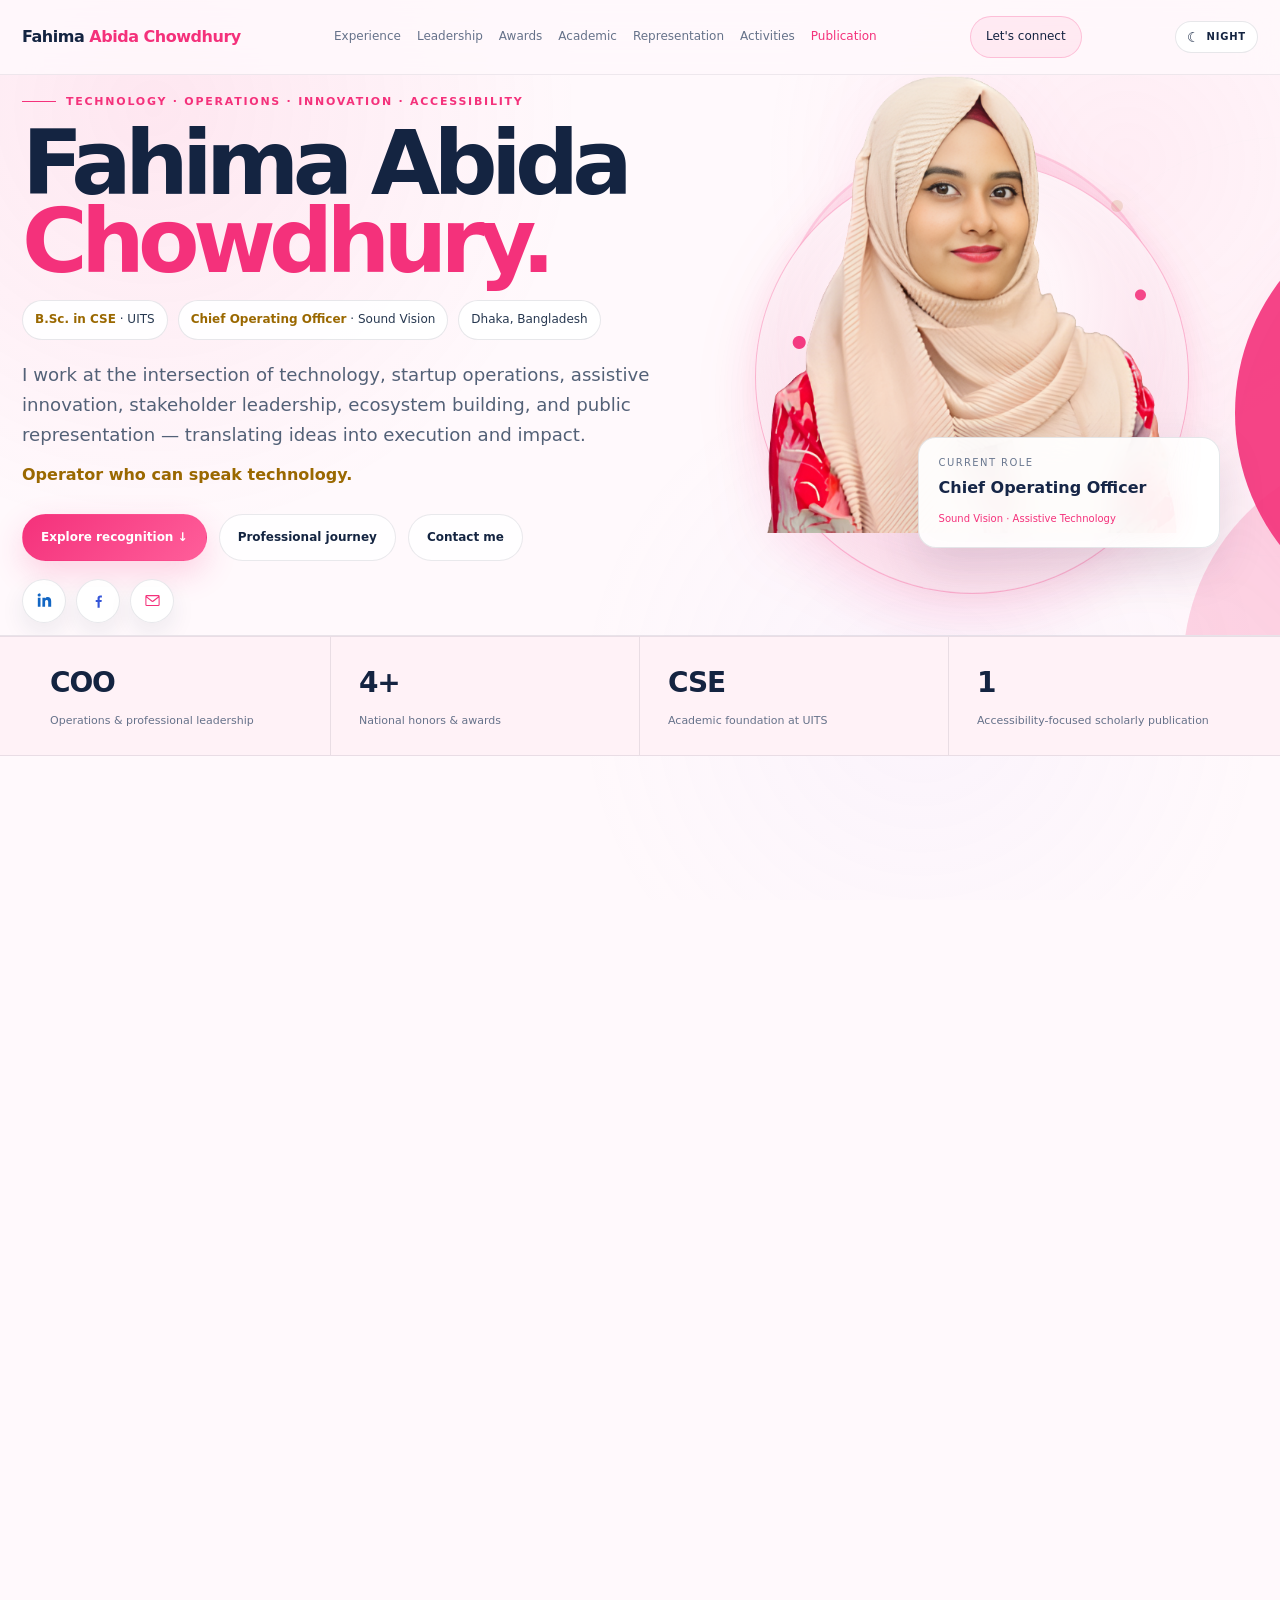
==== index.html @ 1ffcec5e "Add files via upload" ====
<!DOCTYPE html>

<html lang="en">
<head>
<meta charset="utf-8"/>
<meta content="width=device-width,initial-scale=1,viewport-fit=cover" name="viewport"/>
<meta content="#06110f" name="theme-color"/>
<meta name="color-scheme" content="dark light"/>
<title>Fahima Abida Chowdhury — Portfolio | COO · CSE · Innovation &amp; Accessibility</title>
<meta content="Fahima Abida Chowdhury — B.Sc. in CSE at UITS, Chief Operating Officer at Sound Vision; portfolio covering leadership, innovation awards, academic distinctions, startup programs, high-level representation, certificates and accessibility research." name="description"/>
<script>(function(){try{const saved=localStorage.getItem('fac-theme');const system=matchMedia('(prefers-color-scheme: light)').matches?'light':'dark';document.documentElement.dataset.theme=saved||system}catch(e){document.documentElement.dataset.theme='dark'}})();</script>
<link href="styles.css" rel="stylesheet"/></head>
<body>
<div class="progress" id="progress"></div>
<header class="site-header"><div class="container nav"><a class="brand" href="#top">Fahima <span>Abida Chowdhury</span></a><nav aria-label="Primary" class="navlinks"><a href="#experience">Experience</a><a href="#ventures">Leadership</a><a href="#awards">Awards</a><a href="#academic-awards">Academic</a><a href="#representation">Representation</a><a href="#ecosystem">Activities</a><a href="#publication">Publication</a></nav><a class="nav-cta" href="#contact">Let's connect</a><button aria-label="Switch between day and night mode" class="theme-toggle" id="themeToggle" title="Day / Night mode" type="button"><span aria-hidden="true" class="theme-icon">☀</span><span class="theme-label">Day</span></button><button aria-label="Open menu" class="menu" id="menu">☰</button></div><nav class="mobile-nav" id="mobileNav"><a href="#experience">Professional Experience</a><a href="#ventures">Leadership &amp; Teams</a><a href="#awards">Awards, Grants &amp; Recognition</a><a href="#academic-awards">Academic Awards &amp; Distinctions</a><a href="#representation">High-Level Representation</a><a href="#ecosystem">Startup Ecosystem &amp; Events</a><a href="#activities">Co-curricular Leadership</a><a href="#credentials">Certificates &amp; Professional Learning</a><a href="#beyond">Beyond Work</a><a href="#publication">Publication</a><a href="#contact">Contact</a></nav></header>
<main id="top">
<section class="hero"><div class="hero-orbit"></div><div class="container hero-grid"><div><div class="eyebrow">Technology · Operations · Innovation · Accessibility</div><h1>Fahima Abida <span class="accent">Chowdhury.</span></h1><div class="identity"><span><b>B.Sc. in CSE</b> · UITS</span><span><b>Chief Operating Officer</b> · Sound Vision</span><span>Dhaka, Bangladesh</span></div><p class="hero-intro">I work at the intersection of technology, startup operations, assistive innovation, stakeholder leadership, ecosystem building, and public representation — translating ideas into execution and impact.</p><div class="rotate-wrap"><div class="rotate-list"><div>Operator who can speak technology.</div><div>Builder who can lead people.</div><div>Representative who can tell the story.</div><div>Researcher focused on inclusive AI.</div></div></div><div class="actions"><a class="btn primary" href="#awards">Explore recognition ↓</a><a class="btn" href="#experience">Professional journey</a><a class="btn" href="#contact">Contact me</a></div>
<div aria-label="Social links" class="hero-social">
<a aria-label="LinkedIn" class="hero-social-link linkedin" href="https://linkedin.com/in/fahima-chowdhury" rel="noopener noreferrer" target="_blank">
<svg aria-hidden="true" viewbox="0 0 24 24"><path d="M6.94 8.5H3.56V20h3.38V8.5ZM5.25 3A2 2 0 1 0 5.3 7a2 2 0 0 0-.05-4ZM20.44 12.73c0-3.47-1.85-5.08-4.32-5.08a3.74 3.74 0 0 0-3.37 1.85V8.5H9.37c.04.66 0 11.5 0 11.5h3.38v-6.42c0-.34.02-.68.12-.92.27-.68.88-1.38 1.91-1.38 1.35 0 1.89 1.03 1.89 2.54V20H20.44v-7.27Z" fill="currentColor"></path></svg>

</a>
<a aria-label="Facebook" class="hero-social-link facebook" href="https://www.facebook.com/elmi.chowdhury.58" rel="noopener noreferrer" target="_blank">
<svg aria-hidden="true" viewbox="0 0 24 24"><path d="M13.5 21v-7h2.3l.35-2.74H13.5V9.52c0-.79.22-1.33 1.36-1.33H16.3V5.74c-.25-.03-1.08-.1-2.06-.1-2.04 0-3.44 1.24-3.44 3.53v2.09H8.5V14h2.3v7h2.7Z" fill="currentColor"></path></svg>

</a>
<a aria-label="Email" class="hero-social-link email" href="mailto:hima64347@gmail.com">
<svg aria-hidden="true" viewbox="0 0 24 24"><path d="M3 6.75A1.75 1.75 0 0 1 4.75 5h14.5A1.75 1.75 0 0 1 21 6.75v10.5A1.75 1.75 0 0 1 19.25 19H4.75A1.75 1.75 0 0 1 3 17.25V6.75Zm1.79.2 6.66 5.15a.9.9 0 0 0 1.1 0l6.66-5.15a.25.25 0 0 0-.15-.45H4.94a.25.25 0 0 0-.15.45Zm14.71 1.66-5.9 4.56a2.4 2.4 0 0 1-3 0L4.7 8.61a.25.25 0 0 0-.4.2v8.19c0 .41.34.75.75.75h13.9c.41 0 .75-.34.75-.75V8.81a.25.25 0 0 0-.4-.2Z" fill="currentColor"></path></svg>

</a>
</div>
</div><div class="portrait-wrap"><span class="hero-petal petal-6"></span><span class="hero-petal petal-5"></span><span class="hero-petal petal-4"></span><span class="hero-petal petal-3"></span><span class="hero-petal petal-2"></span><span class="hero-petal petal-1"></span><div class="portrait"><img alt="Fahima Abida Chowdhury" decoding="async" loading="eager" src="assets/image-01-c9eea8b1b652.png"/ width="539" height="601" fetchpriority="high"></div><div class="float-card"><small>Current role</small><b>Chief Operating Officer</b><span>Sound Vision · Assistive Technology</span></div></div></div></section>
<div class="stats"><div class="container stats-grid"><div class="stat"><b>COO</b><span>Operations &amp; professional leadership</span></div><div class="stat"><b>4+</b><span>National honors &amp; awards</span></div><div class="stat"><b>CSE</b><span>Academic foundation at UITS</span></div><div class="stat"><b>1</b><span>Accessibility-focused scholarly publication</span></div></div></div>
<section><div class="container reveal"><div class="section-head"><div><div class="kicker">01 · Storyline</div><h2>A portfolio built as a journey.</h2></div><p>Rather than a long résumé page, the experience is organized around the roles I play: engineer, operator, team leader, award-winning innovator, ecosystem participant, representative, researcher, and person beyond work.</p></div><div class="journey"><article><small>01</small><b>Academic Foundation</b><span>B.Sc. CSE · UITS</span></article><article><small>02</small><b>Engineering</b><span>AI Lab Bangladesh</span></article><article><small>03</small><b>COO Leadership</b><span>Sound Vision</span></article><article><small>04</small><b>Recognition</b><span>Awards &amp; grants</span></article><article><small>05</small><b>Representation</b><span>National &amp; international</span></article><article><small>06</small><b>Research</b><span>Accessibility &amp; Agentic AI</span></article></div></div></section>
<section id="experience"><div class="container reveal"><div class="section-head"><div><div class="kicker">02 · Professional Journey</div><h2>From engineering practice to operating leadership.</h2></div><p>My career progression combines technical foundations with organizational execution, stakeholder management, partnerships, public representation, and team coordination.</p></div><div class="timeline"><article class="role"><div class="role-time">2025 — Present</div><div><div class="role-top"><div><div class="role-brand"><div class="logo"><img alt="Sound Vision logo" src="assets/image-02-fee9a30eb3b8.png"/ width="1196" height="171" loading="lazy" decoding="async" fetchpriority="low"></div><div><h3>Chief Operating Officer</h3><div class="org">Sound Vision</div></div></div></div></div><ul><li>Direct business operations, corporate governance, coordination, and strategic execution.</li><li>Manage relationships across government, ICT stakeholders, investors, NGOs, development partners, and the startup ecosystem.</li><li>Represent assistive-technology products at innovation exhibitions, startup programs, and official engagements.</li><li>Coordinate cross-functional teams around product, strategy, partnerships, and public-facing execution.</li></ul></div></article><article class="role"><div class="role-time">Jun 2025 — Jan 2026</div><div><div class="role-brand"><div class="logo"><img alt="AI Lab Bangladesh logo" src="assets/image-03-decb4e1de4af.png"/ width="1038" height="488" loading="lazy" decoding="async" fetchpriority="low"></div><div><h3>Assistant Engineer, Intern</h3><div class="org">AI Lab Bangladesh</div></div></div><ul><li>Collected, curated, and annotated structured computer-vision datasets for machine-learning applications.</li><li>Supported model testing, evaluation, and technical documentation with senior engineers.</li></ul></div></article></div>
<div class="subsection-head"><div class="program-label"><small>Workplace perspective</small><b>Operations, coordination &amp; execution</b></div></div>
<div aria-label="Workplace and team operations moments" class="moment-track workplace-grid"><article class="moment-card lightboxable"><img alt="Fahima Abida Chowdhury working in a professional office environment" loading="lazy" src="assets/image-04-a70cb6a974e5.jpg"/ width="1700" height="1275" decoding="async" fetchpriority="low"><div class="moment-copy"><small>Operations in practice</small><h3>From planning to execution</h3><p>A candid workplace moment reflecting day-to-day coordination, documentation, communication and operational execution.</p></div></article><article class="moment-card lightboxable"><img alt="Professional workplace team setting at Sound Vision" loading="lazy" src="assets/image-05-1e2f262a0be7.jpg"/ width="4160" height="2340" decoding="async" fetchpriority="low"><div class="moment-copy"><small>TEAM OPERATIONS</small><h3>Collaboration in practice</h3><p>A workplace team moment reflecting coordination, shared responsibility, and collaborative execution within the startup environment.</p></div></article></div>
</div></section>
<section id="ventures"><div class="container reveal"><div class="section-head"><div><div class="kicker">03 · Leadership &amp; Teams</div><h2>Leadership is visible in the teams behind the work.</h2></div><p>My portfolio is not only about individual recognition. It also documents the teams, initiatives and collaborative environments where I contribute through operations, coordination, technology execution, research and communication.</p></div>
<div class="venture-grid team-grid team-classic">
<article class="venture lightboxable"><img alt="Sound Vision team group photograph" src="assets/image-06-0d88ba065675.jpg"/ width="1080" height="810" loading="lazy" decoding="async" fetchpriority="low"><div class="venture-copy"><small>Startup leadership · Primary team photo</small><h3>Team Sound Vision</h3><p>Working across assistive technology, startup operations, product execution, partnerships, stakeholder coordination and public representation.</p></div></article><article class="venture lightboxable"><img alt="Sound Vision team at an innovation program" src="assets/image-07-f7d799b2539e.jpg"/ width="1600" height="900" loading="lazy" decoding="async" fetchpriority="low"><div class="venture-copy"><small>Sound Vision · Field &amp; ecosystem</small><h3>Building beyond the office</h3><p>Team presence across competitions, innovation programs, public demonstrations and ecosystem engagement.</p></div></article><article class="venture lightboxable"><img alt="Team Monojog" src="assets/image-08-559febcf3be5.jpg"/ width="1200" height="1600" loading="lazy" decoding="async" fetchpriority="low"><div class="venture-copy"><small>Research &amp; product initiative</small><h3>Team Monojog</h3><p>Collaborative technology and research work, including accessibility-oriented problem solving and academic presentation.</p></div></article><article class="venture lightboxable"><img alt="Team ProjuktiPro" src="assets/image-09-a0fc7a798883.jpg"/ width="1280" height="960" loading="lazy" decoding="async" fetchpriority="low"><div class="venture-copy"><small>Technology community</small><h3>Team ProjuktiPro</h3><p>Building, learning and contributing within technology-focused communities through teamwork, events and practical initiatives.</p></div></article></div></div></section>
<section id="awards"><div class="container reveal"><div class="section-head"><div><div class="kicker">04 · Awards, Grants &amp; Recognition</div><h2>Recognition backed by evidence.</h2></div><p>A curated recognition record combining national innovation awards, entrepreneurship competitions, project showcases, startup grants and structured innovation programs — now supported by additional evidence from the Drive archive.</p></div><div class="award-shell"><div class="award-stage" id="awardStage"><div class="award-controls"><button aria-label="Previous award" class="circle-btn" id="awardPrev">‹</button><button aria-label="Next award" class="circle-btn" id="awardNext">›</button></div><article class="award-slide active"><div class="award-media lightboxable"><img alt="Best Innovator recognition" src="assets/image-10-507ed2dc7f28.jpg"/ width="1200" height="1600" loading="lazy" decoding="async" fetchpriority="low"></div><div class="award-caption"><small>National Recognition · 2026</small><h3>Best Innovator Award</h3><p>Digital Device &amp; Innovation Expo — recognition for innovation and technology-focused impact.</p></div></article><article class="award-slide"><div class="award-media lightboxable"><img alt="Hult Prize Competition 2026 champion moment at UITS" src="assets/image-11-24147b5c83ad.jpg"/ width="725" height="407" loading="lazy" decoding="async" fetchpriority="low"></div><div class="award-caption"><small>Entrepreneurship Competition · 2026</small><h3>Hult Prize Competition Champion</h3><p>Champion at the Hult Prize Competition 2026 at the University of Information Technology &amp; Sciences (UITS).</p></div></article><article class="award-slide"><div class="award-media lightboxable"><img alt="SISE runner-up recognition" src="assets/image-12-0db9935e3db7.jpg"/ width="960" height="1280" loading="lazy" decoding="async" fetchpriority="low"></div><div class="award-caption"><small>Project Showcase · 2026</small><h3>1st Runner-up at SISE</h3><p>Recognition for technology presentation and project showcase performance.</p></div></article><article class="award-slide"><div class="award-media lightboxable"><img alt="UIHP pre-seed recognition" src="assets/image-13-0655c51d9792.jpg"/ width="864" height="564" loading="lazy" decoding="async" fetchpriority="low"></div><div class="award-caption"><small>Startup Grant &amp; Innovation Program</small><h3>UIHP Pre-seed &amp; Seed Winner</h3><p>Recognition through the University Innovation Hub Program (UIHP), including pre-seed and seed-round milestones within Bangladesh’s startup ecosystem.</p></div></article><article class="award-slide"><div class="award-media lightboxable"><img alt="Accelerating Bangladesh Bootcamp recognition" src="assets/image-14-e381652bc4db.jpg"/ width="1600" height="900" loading="lazy" decoding="async" fetchpriority="low"></div><div class="award-caption"><small>Innovation Bootcamp</small><h3>Accelerating Bangladesh Bootcamp</h3><p>Participation and recognition at the Accelerating Bangladesh Bootcamp, documenting structured startup development and ecosystem exposure.</p></div></article></div><div class="award-list" id="awardTabs"><button class="award-tab active"><span>01</span><b>Best Innovator</b><em>DDI Expo · 2026</em></button><button class="award-tab"><span>02</span><b>Hult Prize Competition</b><em>UITS · Champion · 2026</em></button><button class="award-tab"><span>03</span><b>SISE Runner-up</b><em>2026</em></button><button class="award-tab"><span>04</span><b>UIHP Pre-seed &amp; Seed</b><em>Grant &amp; startup program</em></button><button class="award-tab"><span>05</span><b>Accelerating Bangladesh</b><em>Bootcamp · recognition</em></button></div></div><div class="program-label"><div><h3>Competition &amp; Program Highlights</h3></div><p>More photographs from the Drive archive are grouped by program, so each recognition has a visual story instead of a single isolated image.</p></div><div class="program-highlights">
<article class="program-card lightboxable" data-program-slider="">
<div class="program-media">
<div class="program-frame active"><img alt="Hult Prize Competition 2026 winning moment" src="assets/image-15-fd7313ca4344.jpg"/ width="725" height="407" loading="lazy" decoding="async" fetchpriority="low"></div>
<div class="program-frame"><img alt="Hult Prize UITS 2026 competition photograph" src="assets/image-16-c53e1852f981.jpg"/ width="1600" height="1600" loading="lazy" decoding="async" fetchpriority="low"></div>
</div>
<div class="program-copy"><small>Entrepreneurship · 2026</small><h3>Hult Prize Competition</h3><p>UITS on-campus competition champion. The gallery now includes multiple photographs from the Hult Prize Competition 2026.</p><div class="program-dots"></div></div>
</article>
<article class="program-card lightboxable" data-program-slider="">
<div class="program-media">
<div class="program-frame active"><img alt="UIHP pre-seed winner recognition" src="assets/image-17-274ddeac33bc.jpg"/ width="864" height="564" loading="lazy" decoding="async" fetchpriority="low"></div>
<div class="program-frame"><img alt="UIHP seed round winner recognition" src="assets/image-18-8c48b82ecb50.jpg"/ width="1599" height="1186" loading="lazy" decoding="async" fetchpriority="low"></div>
<div class="program-frame"><img alt="UIHP pre-seed grant recognition" src="assets/image-19-6dc41d5db541.jpg"/ width="960" height="1280" loading="lazy" decoding="async" fetchpriority="low"></div>
</div>
<div class="program-copy"><small>Startup funding &amp; incubation</small><h3>University Innovation Hub Program (UIHP)</h3><p>Pre-seed and seed-round milestones documented across multiple images, reflecting progression through Bangladesh’s university innovation and startup ecosystem.</p><div class="program-dots"></div></div>
</article>
<article class="program-card lightboxable" data-program-slider="">
<div class="program-media">
<div class="program-frame active"><img alt="Award receiving moment at Accelerating Bangladesh Bootcamp" src="assets/image-20-80540f1d463e.jpg"/ width="1800" height="1012" loading="lazy" decoding="async" fetchpriority="low"></div>
<div class="program-frame"><img alt="Accelerating Bangladesh Bootcamp activity" src="assets/image-21-34aecd72f6c6.jpg"/ width="1440" height="810" loading="lazy" decoding="async" fetchpriority="low"></div>
<div class="program-frame"><img alt="Accelerating Bangladesh Bootcamp program photograph" src="assets/image-22-da013f3681a7.jpg"/ width="1600" height="1226" loading="lazy" decoding="async" fetchpriority="low"></div>
</div>
<div class="program-copy"><small>Startup development program</small><h3>Accelerating Bangladesh Bootcamp</h3><p>Bootcamp participation, ecosystem learning and a recognition moment shown through a dedicated three-photo automatic slideshow.</p><div class="program-dots"></div></div>
</article>
</div></div></section><section id="academic-awards"><div class="container reveal"><div class="section-head"><div><div class="kicker">05 · Academic Awards &amp; Competition Distinctions</div><h2>Academic work that moved beyond the classroom.</h2><div class="auto-status">Automatic slideshow · full image view</div></div><p>Academic recognition includes scholarship achievement, university project distinctions, research presentation, competitive programming and innovation-focused competition results.</p></div><div class="academic-feature scholarship-feature lightboxable">
<div class="academic-feature-media"><img alt="The Ratnagarbha Tahmina Rahman Scholarship recognition" loading="lazy" src="assets/image-23-0aac8153e9e5.jpg"/ width="1080" height="820" decoding="async" fetchpriority="low"></div>
<div class="academic-feature-copy">
<small>Academic Scholarship</small>
<h3>The Ratnagarbha Tahmina Rahman Scholarship</h3>
<p>Recipient of the Ratnagarbha Tahmina Rahman Scholarship — a documented academic recognition that complements my university-based project, research and programming achievements.</p>
<div class="cert-tags"><span>Scholarship</span><span>Academic Recognition</span><span>UITS Journey</span></div>
</div>
</div><div class="academic-summary">
<article><b>Scholarship</b><span>Ratnagarbha Tahmina Rahman Scholarship</span></article>
<article><b>1st Runner-up</b><span>SISE 2026 · UITS</span></article>
<article><b>NEOBJUK</b><span>Project Competition Recognition · 2026</span></article>
<article><b>2022–2025</b><span>Competitive Programming Journey</span></article>
<article><b>Research</b><span>MONOJOG Poster Presentation · SISE</span></article>
<article><b>Honourable Mention</b><span>Innovation World Cup · Bangladesh Round</span></article>
</div>
<div class="academic-grid auto-track" data-auto-scroll="true">
<article class="academic-card lightboxable"><div class="academic-media"><img alt="NEOBJUK Award 2026 project competition certificate" src="assets/image-24-905e7a2e483f.jpg"/ width="1700" height="1251" loading="lazy" decoding="async" fetchpriority="low"></div><div class="academic-copy"><small>Project Competition · 2026</small><h3>NEOBJUK Award</h3><p>Recognition in the 2026 project competition, adding an academic and project-development distinction to the portfolio’s innovation record.</p><div class="meta"><span>Project Competition</span><span>Academic Recognition</span><span>2026</span></div></div></article>
<article class="academic-card lightboxable"><div class="academic-media"><img alt="First Runner-up at SISE 2026" src="assets/image-25-662ef29bab53.jpg"/ width="960" height="1280" loading="lazy" decoding="async" fetchpriority="low"></div><div class="academic-copy"><small>SISE · UITS · 2026</small><h3>1st Runner-up at SISE 2026</h3><p>Recognition for project and poster presentation performance at the Symposium on Information Science &amp; Engineering.</p><div class="meta"><span>1st Runner-up</span><span>Poster Presentation</span><span>UITS</span></div></div></article>
<article class="academic-card lightboxable"><div class="academic-media"><img alt="Honourable Mention at Innovation World Cup 2026 Bangladesh National Round" src="assets/image-26-349a240a26e7.jpg"/ width="1700" height="1214" loading="lazy" decoding="async" fetchpriority="low"></div><div class="academic-copy"><small>Innovation World Cup · 2026</small><h3>Honourable Mention</h3><p>Academic and innovation distinction at the Innovation World Cup 2026 — Bangladesh National Round.</p><div class="meta"><span>Honourable Mention</span><span>Innovation</span><span>National Round</span></div></div></article>
<article class="academic-card lightboxable"><div class="academic-media"><img alt="SISE Spring 2026 poster presentation certificate for MONOJOG Smart Queue Assistance" src="assets/image-27-3b5aff7555da.jpg"/ width="1699" height="1215" loading="lazy" decoding="async" fetchpriority="low"></div><div class="academic-copy"><small>Research Presentation · 2026</small><h3>MONOJOG: Smart Queue Assistance</h3><p>Poster presentation at SISE Spring 2026, documenting collaborative research and academic communication around the MONOJOG project.</p><div class="meta"><span>Poster</span><span>Research</span><span>Team Monojog</span></div></div></article>
</div>
<div class="subsection-head programming-head">
<div><small>Competitive Programming · 2022–2025</small><h3>A three-year programming-contest journey.</h3></div>
<p>The academic archive documents repeated participation in UITS programming competitions, from the Victory Day contest to Summer Fest and the 2025 team competition, supported by certificates across 2022, 2023 and 2025.</p>
</div>
<div aria-label="Competitive programming slideshow" class="programming-track auto-track" data-auto-scroll="true"><article class="moment-card lightboxable programming-card"><img alt="UITS Victory Day Programming Contest 2022 certificate" loading="lazy" src="assets/image-28-804a1a637486.jpg"/ width="1500" height="1082" decoding="async" fetchpriority="low"><div class="moment-copy"><small>Programming Contest · 2022</small><h3>UITS Victory Day Programming Contest</h3><p>Certificate of appreciation for participation in the UITS Victory Day Programming Contest, held on 19 December 2022.</p></div></article><article class="moment-card lightboxable programming-card"><img alt="Summer Fest 2023 Competitive Programming Contest certificate" loading="lazy" src="assets/image-29-224171b655b2.jpg"/ width="1500" height="1069" decoding="async" fetchpriority="low"><div class="moment-copy"><small>Competitive Programming · 2023</small><h3>Summer Fest 2023</h3><p>Participation in the Summer Fest 2023 Competitive Programming Contest as part of team UITS_EMK.</p></div></article><article class="moment-card lightboxable programming-card"><img alt="UITS Programming Contest 2025 certificate for team 404 Team Not Found" loading="lazy" src="assets/image-30-a7771306b9c4.jpg"/ width="1500" height="1084" decoding="async" fetchpriority="low"><div class="moment-copy"><small>Programming Contest · 2025</small><h3>UITS Programming Contest 2025</h3><p>Team “404: Team Not Found” participated in the UITS Programming Contest 2025, with the certificate recognizing problem-solving, strategic thinking and teamwork.</p></div></article></div>
</div></section>
<section id="representation"><div class="container reveal"><div class="section-head"><div><div class="kicker">06 · High-Level Representation</div><h2>Technology in senior rooms.</h2><div class="auto-status">Automatic image slideshow</div></div><p>This category is intentionally separated from awards. It represents the professional responsibility of presenting innovation, building trust, and communicating technology in senior government, diplomatic, development, and ecosystem settings.</p></div><div class="rep-track auto-track" data-auto-scroll="true"><article class="rep-card lightboxable"><img alt="High-level government engagement" src="assets/image-31-a2ad22cba8ee.jpg"/ width="1600" height="720" loading="lazy" decoding="async" fetchpriority="low"><div class="rep-copy"><small>National representation</small><h3>Prime Minister of Bangladesh</h3><p>Professional presentation of Sound Vision and assistive-technology work in a senior national setting.</p></div></article><article class="rep-card lightboxable"><img alt="International diplomatic engagement" src="assets/image-32-f7f89910b8a0.jpg"/ width="1600" height="1200" loading="lazy" decoding="async" fetchpriority="low"><div class="rep-copy"><small>International representation</small><h3>Ambassador of the Netherlands</h3><p>Presented startup solutions and assistive innovation in an international diplomatic setting.</p></div></article><article class="rep-card lightboxable"><img alt="ICT leadership engagement" src="assets/image-33-846ad56b0047.jpg"/ width="1600" height="1205" loading="lazy" decoding="async" fetchpriority="low"><div class="rep-copy"><small>ICT ecosystem</small><h3>ICT Secretary Engagement</h3><p>Technology and startup representation within Bangladesh's ICT ecosystem.</p></div></article><article class="rep-card lightboxable"><img alt="DEIED project leadership engagement" src="assets/image-34-cbb8c1eec9e8.jpg"/ width="1600" height="900" loading="lazy" decoding="async" fetchpriority="low"><div class="rep-copy"><small>Innovation ecosystem</small><h3>DEIED Project Leadership</h3><p>Engagement with national innovation-program leadership.</p></div></article><article class="rep-card lightboxable"><img alt="JICA expert engagement" src="assets/image-35-aab0fb18701b.jpg"/ width="1200" height="1600" loading="lazy" decoding="async" fetchpriority="low"><div class="rep-copy"><small>Development partner</small><h3>JICA Expert Engagement</h3><p>Professional exchange around technology, innovation, and development collaboration.</p></div></article></div><div class="scroll-note"><b>Swipe / scroll →</b> to explore the representation archive.</div></div></section>
<section class="ecosystem" id="ecosystem"><div class="container reveal"><div class="section-head"><div><div class="kicker">07 · Startup Ecosystem &amp; Events</div><h2>Showing up where ideas move.</h2></div><p>Events are not filler: they show active participation in innovation networks, startup learning, community building, partnerships, and public-facing technology ecosystems.</p></div><div class="event-track"><article class="event-card lightboxable orange-compact"><img alt="Orange Corners Bangladesh 5.0" loading="lazy" src="assets/image-36-ac3a9d263bc4.jpg"/ width="864" height="1075" decoding="async" fetchpriority="low"><div class="event-copy"><small>Startup ecosystem · Orange Corners Bangladesh</small><h3>Orange Corners Bangladesh 5.0</h3><p>Entrepreneurship learning, business-model development, networking, and structured startup ecosystem engagement.</p></div></article><article class="event-card lightboxable"><img alt="Digital Device and Innovation Expo" src="assets/image-37-495d90eac042.jpg"/ width="960" height="1280" loading="lazy" decoding="async" fetchpriority="low"><div class="event-copy"><small>Innovation exhibition</small><h3>Digital Device &amp; Innovation Expo</h3><p>Technology exhibition, networking, and innovation representation.</p></div></article><article class="event-card lightboxable"><img alt="DDI Expo gala night" src="assets/image-38-5e0067e78155.jpg"/ width="1600" height="1200" loading="lazy" decoding="async" fetchpriority="low"><div class="event-copy"><small>Community &amp; networking</small><h3>DDI Expo Gala Night</h3><p>Professional networking and ecosystem engagement.</p></div></article></div><div class="scroll-note"><b>Swipe / scroll →</b> for selected ecosystem moments.</div></div></section>
<section id="activities"><div class="container reveal"><div class="section-head"><div><div class="kicker">08 · Co-curricular Leadership</div><h2>Leadership beyond the job description.</h2><div class="auto-status">Automatic image slideshow</div></div><p>Selected roles show initiative outside formal employment — organizing, volunteering, representing communities, and participating in media and career ecosystems.</p></div><div class="activity-grid auto-track" data-auto-scroll="true"><article class="activity lightboxable"><img alt="Innovation World Cup organizer" src="assets/image-39-9a02e3876dcb.jpg"/ width="1280" height="963" loading="lazy" decoding="async" fetchpriority="low"><div><small>Organizer</small><h3>Innovation World Cup</h3><p>Event organization and innovation-community coordination.</p></div></article><article class="activity lightboxable"><img alt="InfoSec Con volunteer" src="assets/image-40-3a3816bac420.jpg"/ width="1600" height="1200" loading="lazy" decoding="async" fetchpriority="low"><div><small>Volunteer · 2025</small><h3>InfoSec Con</h3><p>Community volunteering in a cybersecurity-focused event environment.</p></div></article><article class="activity lightboxable"><img alt="Nextjobz campus ambassador" src="assets/image-41-d28f7477dde4.jpg"/ width="864" height="864" loading="lazy" decoding="async" fetchpriority="low"><div><small>Campus Ambassador</small><h3>Nextjobz</h3><p>Student outreach, community representation, and career ecosystem engagement.</p></div></article><article class="activity lightboxable"><img alt="Podcast participation" src="assets/image-42-e37f649ee83a.jpg"/ width="864" height="855" loading="lazy" decoding="async" fetchpriority="low"><div><small>Media &amp; conversation</small><h3>Podcast Participation</h3><p>Participation in public-facing conversation and knowledge exchange.</p></div></article></div></div></section>
<section id="credentials"><div class="container reveal"><div class="section-head"><div><div class="kicker">09 · Certificates &amp; Professional Learning</div><h2>A growing record of learning, participation and leadership.</h2></div><p>The Drive archive spans multiple years and domains. This automatic slideshow now includes competitive programming certificates alongside academic research, innovation programs, professional learning, international training and leadership credentials.</p></div>
<div class="cert-carousel lightboxable" id="certCarousel"><div class="cert-stage" id="certStage"><article class="cert-slide active"><div class="cert-media"><img alt="Global Corporate and Business Compliance Certificate of Excellence" src="assets/image-43-6e81f07006bf.jpg"/ width="1700" height="1217" loading="lazy" decoding="async" fetchpriority="low"></div><div class="cert-info"><small>Professional Excellence · 2026</small><h3>Certificate of Excellence — Global Corporate &amp; Business Compliance</h3><p>Completed the Global Corporate &amp; Business Compliance Certification Exam with a documented score of 95/100.</p><div class="cert-tags"><span>Professional Learning</span><span>Compliance</span><span>2026</span></div></div></article><article class="cert-slide"><div class="cert-media"><img alt="SISE Spring 2026 MONOJOG Smart Queue Assistance certificate" src="assets/image-27-3b5aff7555da.jpg"/ width="1699" height="1215" loading="lazy" decoding="async" fetchpriority="low"></div><div class="cert-info"><small>Academic Presentation · 2026</small><h3>SISE Spring 2026 — MONOJOG: Smart Queue Assistance</h3><p>Certificate of participation for the MONOJOG poster presentation at the Symposium on Information Science &amp; Engineering, UITS.</p><div class="cert-tags"><span>SISE</span><span>Poster Presentation</span><span>UITS</span></div></div></article><article class="cert-slide"><div class="cert-media"><img alt="3rd Symposium on Information Science and Engineering certificate" src="assets/image-44-c67e4d6d96bb.jpg"/ width="1700" height="1229" loading="lazy" decoding="async" fetchpriority="low"></div><div class="cert-info"><small>Academic Participation · 2026</small><h3>3rd Symposium on Information Science &amp; Engineering</h3><p>Participation certificate from the 3rd SISE, strengthening the academic research and presentation record.</p><div class="cert-tags"><span>Academic</span><span>Research</span><span>2026</span></div></div></article><article class="cert-slide"><div class="cert-media"><img alt="Innovation Bangladesh certificate of appreciation" src="assets/image-45-53a4eb0c7a10.jpg"/ width="1700" height="1350" loading="lazy" decoding="async" fetchpriority="low"></div><div class="cert-info"><small>Innovation Ecosystem · 2025</small><h3>Innovation Bangladesh — Certificate of Appreciation</h3><p>Recognition for active participation across innovation-focused competitive activities and ecosystem programming.</p><div class="cert-tags"><span>Innovation Bangladesh</span><span>Participation</span><span>2025</span></div></div></article><article class="cert-slide"><div class="cert-media"><img alt="Innovation World Cup organizer certificate" src="assets/image-46-362c02befddc.jpg"/ width="1700" height="1229" loading="lazy" decoding="async" fetchpriority="low"></div><div class="cert-info"><small>Leadership · 2026</small><h3>Innovation World Cup — Organizer</h3><p>Certificate of appreciation for serving as an organizer in the Innovation World Cup 2026 — Bangladesh National Round.</p><div class="cert-tags"><span>Organizer</span><span>Leadership</span><span>Innovation World Cup</span></div></div></article><article class="cert-slide"><div class="cert-media"><img alt="Innovation World Cup honourable mention certificate" src="assets/image-26-349a240a26e7.jpg"/ width="1700" height="1214" loading="lazy" decoding="async" fetchpriority="low"></div><div class="cert-info"><small>Competition Recognition · 2026</small><h3>Innovation World Cup — Honourable Mention</h3><p>Honourable Mention at the Innovation World Cup 2026 — Bangladesh National Round.</p><div class="cert-tags"><span>Honourable Mention</span><span>Competition</span><span>2026</span></div></div></article><article class="cert-slide"><div class="cert-media"><img alt="World Invention Competition and Exhibition participation certificate" src="assets/image-47-1f631976e5ab.jpg"/ width="1700" height="1208" loading="lazy" decoding="async" fetchpriority="low"></div><div class="cert-info"><small>International Competition · 2025</small><h3>7th World Invention Competition &amp; Exhibition</h3><p>Certificate of participation in the Tech Startup category at WICE 2025, expanding the portfolio’s international innovation exposure.</p><div class="cert-tags"><span>WICE</span><span>Tech Startup</span><span>International</span></div></div></article><article class="cert-slide"><div class="cert-media"><img alt="University Activation Programme certificate of completion" src="assets/image-48-64bda60bac06.jpg"/ width="1145" height="1700" loading="lazy" decoding="async" fetchpriority="low"></div><div class="cert-info"><small>Government Innovation Program · 2025</small><h3>University Activation Programme</h3><p>Certificate of completion for active participation in the University Activation Programme 2025.</p><div class="cert-tags"><span>University Program</span><span>Innovation</span><span>2025</span></div></div></article><article class="cert-slide"><div class="cert-media"><img alt="KAIST UITS WFK IT Online Training Program certificate" src="assets/image-49-3a241d540631.jpg"/ width="1434" height="1088" loading="lazy" decoding="async" fetchpriority="low"></div><div class="cert-info"><small>International Training · 2026</small><h3>WFK IT Online Training Program — KAIST / UITS</h3><p>Certificate of completion for the 2026 WFK IT Online Training Program involving UITS, KAIST, KIV and international knowledge-exchange partners.</p><div class="cert-tags"><span>KAIST</span><span>IT Training</span><span>2026</span></div></div></article><article class="cert-slide"><div class="cert-media"><img alt="Internship completion certificate" src="assets/image-50-8fc1cb782ec3.jpg"/ width="1275" height="1700" loading="lazy" decoding="async" fetchpriority="low"></div><div class="cert-info"><small>Professional Experience</small><h3>Internship Completion Certificate</h3><p>Formal evidence of completed internship experience, supporting the transition from academic learning into professional practice.</p><div class="cert-tags"><span>Internship</span><span>Professional</span><span>Completion</span></div></div></article><article class="cert-slide"><div class="cert-media"><img alt="UITS Victory Day Programming Contest 2022 certificate" loading="lazy" src="assets/image-28-804a1a637486.jpg"/ width="1500" height="1082" decoding="async" fetchpriority="low"></div><div class="cert-info"><small>Competitive Programming · 2022</small><h3>UITS Victory Day Programming Contest 2022</h3><p>Certificate of appreciation for participation in the UITS Victory Day Programming Contest on 19 December 2022.</p><div class="cert-tags"><span>Programming</span><span>UITS CSE</span><span>2022</span></div></div></article><article class="cert-slide"><div class="cert-media"><img alt="Summer Fest 2023 Competitive Programming Contest certificate" loading="lazy" src="assets/image-29-224171b655b2.jpg"/ width="1500" height="1069" decoding="async" fetchpriority="low"></div><div class="cert-info"><small>Competitive Programming · 2023</small><h3>Summer Fest 2023 Competitive Programming Contest</h3><p>Participation in the UITS Summer Fest 2023 competitive programming contest as part of team UITS_EMK.</p><div class="cert-tags"><span>Competitive Programming</span><span>Team UITS_EMK</span><span>2023</span></div></div></article><article class="cert-slide"><div class="cert-media"><img alt="UITS Programming Contest 2025 participation certificate" loading="lazy" src="assets/image-30-a7771306b9c4.jpg"/ width="1500" height="1084" decoding="async" fetchpriority="low"></div><div class="cert-info"><small>Competitive Programming · 2025</small><h3>UITS Programming Contest 2025</h3><p>Team “404: Team Not Found” participated in the UITS Programming Contest 2025, with recognition of problem-solving, strategic thinking and teamwork.</p><div class="cert-tags"><span>Programming Contest</span><span>Teamwork</span><span>2025</span></div></div></article><article class="cert-slide"><div class="cert-media"><img alt="University Innovation Hub Program BRAC Innovation Cohort 4 completion certificate" loading="lazy" src="assets/image-51-8a623b9bc926.jpg"/ width="1061" height="1500" decoding="async" fetchpriority="low"></div><div class="cert-info"><small>Innovation Cohort · 2025</small><h3>University Innovation Hub Program — BRAC Innovation Cohort 4</h3><p>Certificate of completion for the Innovation Cohort under the University Innovation Hub Program, organized through DEIED, Bangladesh Hi-Tech Park Authority and the ICT Division.</p><div class="cert-tags"><span>UIHP</span><span>Innovation Cohort</span><span>DEIED · BHTPA · ICT Division</span></div></div></article></div><div class="cert-controls"><div class="cert-nav"><button aria-label="Previous certificate" class="cert-btn" id="certPrev" type="button">‹</button><div aria-label="Choose certificate slide" class="cert-dots" id="certDots"></div><button aria-label="Next certificate" class="cert-btn" id="certNext" type="button">›</button></div><div class="cert-count" id="certCount">01 / 10</div></div></div>
<div class="credential-summary"><article><b>14</b><span>Curated certificates in the automatic gallery</span></article><article><b>2022–2026</b><span>Programming, academic, professional, innovation and international learning</span></article><article><b>Multi-domain</b><span>Programming · Academic · Professional · Innovation · Leadership · International training</span></article></div>
</div></section>
<section id="beyond"><div class="container reveal"><div class="section-head"><div><div class="kicker">10 · Beyond Work</div><h2>A professional portfolio can still feel human.</h2></div><p>A small personal layer makes the portfolio more memorable without diluting the professional story. These interests stay visual and concise.</p></div><div class="beyond beyond-clean"><article class="life-card lightboxable"><img alt="Travel" src="assets/image-52-69b4d4cfe8ff.jpg"/ width="1200" height="1600" loading="lazy" decoding="async" fetchpriority="low"><div><small>Beyond work</small><h3>Travelling</h3><p>Curiosity, new environments, and perspective beyond the office.</p></div></article><article class="life-card lightboxable"><img alt="Cooking" src="assets/image-53-cb80252f7571.jpg"/ width="720" height="1600" loading="lazy" decoding="async" fetchpriority="low"><div><small>Beyond work</small><h3>Cooking</h3><p>Creative focus, experimentation, and the joy of making things.</p></div></article><article class="life-card lightboxable"><img alt="Animal lover" src="assets/image-54-f31af9cff709.jpg"/ width="1200" height="1600" loading="lazy" decoding="async" fetchpriority="low"><div><small>Beyond work</small><h3>Animal Lover</h3><p>A personal interest that brings warmth to the portfolio story.</p></div></article></div></div></section>
<section id="publication"><div class="container reveal"><div class="section-head"><div><div class="kicker">11 · Scholarly Publication</div><h2>Research for accessible technology.</h2></div><p>My professional work extends into accessibility-focused research and inclusive AI.</p></div><article class="publication"><div class="pub-icon">AI</div><div><h3>“Empowering Blind and Low-Vision Learners through an Agentic AI Journalist…”</h3><p>A scholarly publication centered on accessibility, inclusive information access, and the potential of agentic AI to support blind and low-vision learners.</p><div class="tags"><span>Scholarly Publication</span><span>Accessibility</span><span>Agentic AI</span><span>Blind &amp; Low-Vision Learners</span></div></div></article></div></section>
<section id="education"><div class="container reveal"><div class="section-head"><div><div class="kicker">12 · Education &amp; Skills</div><h2>The foundation behind the work.</h2></div><p>Academic credentials, results, and practical capabilities that support my professional and technical journey.</p></div><div class="edu-grid"><div class="education-list"><div class="edu-row"><div><b>B.Sc. in Computer Science &amp; Engineering</b><p>University of Information Technology &amp; Sciences (UITS)</p><span class="edu-result">CGPA 3.90 out of 4.00</span></div><time>2026</time></div><div class="edu-row"><div><b>HSC · Science Group</b><p>Dhaka City College · Dhaka Board</p><span class="edu-result">GPA 5.00 out of 5.00</span></div><time>2020</time></div><div class="edu-row"><div><b>SSC · Science Group</b><p>Motijheel Govt. Girls' High School · Dhaka Board</p><span class="edu-result">GPA 5.00 out of 5.00</span></div><time>2018</time></div></div><div class="skill-groups"><div class="skill-group"><h3>Leadership &amp; Operations</h3><div class="skills"><span>Strategic planning</span><span>Stakeholder management</span><span>Team leadership</span><span>Operations</span><span>Public relations</span><span>Partnerships</span></div></div><div class="skill-group"><h3>Technical</h3><div class="skills"><span>HTML / CSS / JS</span><span>Basic Flutter</span><span>GitHub</span><span>IoT fundamentals</span><span>CV data annotation</span><span>AI workflows</span></div></div><div class="skill-group"><h3>Tools &amp; Communication</h3><div class="skills"><span>Microsoft Office</span><span>Google Workspace</span><span>Canva</span><span>Bangla · Native</span><span>English · Professional</span></div></div></div></div></div></section>
<section id="contact"><div class="container reveal"><div class="contact-box"><div><div class="kicker">13 · Contact</div><h2>Let's build something meaningful.</h2><p>Open to partnerships, professional opportunities, speaking invitations, startup collaborations, and conversations around technology, accessibility, innovation, and ecosystem building.</p></div><div class="contact-links"><a href="mailto:hima64347@gmail.com"><b>hima64347@gmail.com</b><span>Email</span></a><a href="tel:+8801630984163"><b>+880 1630-984163</b><span>Phone</span></a><a href="https://linkedin.com/in/fahima-chowdhury" rel="noopener" target="_blank"><b>LinkedIn ↗</b><span>Profile</span></a><a href="https://www.facebook.com/elmi.chowdhury.58" rel="noopener" target="_blank"><b>Facebook ↗</b><span>Profile</span></a><a href="#top"><b>Dhaka, Bangladesh</b><span>Location</span></a></div></div></div></section>
</main><footer><div class="container">Fahima Abida Chowdhury · B.Sc. in CSE, UITS · Chief Operating Officer, Sound Vision · © 2026</div></footer>
<div aria-hidden="true" class="lightbox" id="lightbox"><button aria-label="Close" id="lightboxClose">×</button><img alt="Expanded portfolio image" id="lightboxImg"/></div>
<script>
const menu=document.getElementById('menu'),mobileNav=document.getElementById('mobileNav');menu.addEventListener('click',()=>mobileNav.classList.toggle('open'));mobileNav.querySelectorAll('a').forEach(a=>a.addEventListener('click',()=>mobileNav.classList.remove('open')));
const io=new IntersectionObserver(es=>es.forEach(e=>{if(e.isIntersecting)e.target.classList.add('show')}),{threshold:.12});document.querySelectorAll('.reveal').forEach(x=>io.observe(x));
const prog=document.getElementById('progress');addEventListener('scroll',()=>{const h=document.documentElement.scrollHeight-innerHeight;prog.style.width=(h?scrollY/h*100:0)+'%'});
const sections=[...document.querySelectorAll('section[id]')],navs=[...document.querySelectorAll('.navlinks a')];const navIO=new IntersectionObserver(es=>es.forEach(e=>{if(e.isIntersecting){navs.forEach(a=>a.classList.toggle('active',a.getAttribute('href')==='#'+e.target.id))}}),{rootMargin:'-35% 0px -55%'});sections.forEach(s=>navIO.observe(s));
const slides=[...document.querySelectorAll('.award-slide')],tabs=[...document.querySelectorAll('.award-tab')];let ai=0,atimer;function showAward(i,reset=true){ai=(i+slides.length)%slides.length;slides.forEach((s,n)=>s.classList.toggle('active',n===ai));tabs.forEach((t,n)=>t.classList.toggle('active',n===ai));if(reset)startAwards()}function startAwards(){clearInterval(atimer);if(!matchMedia('(prefers-reduced-motion: reduce)').matches)atimer=setInterval(()=>showAward(ai+1,false),6000)}tabs.forEach((t,i)=>t.addEventListener('click',()=>showAward(i)));document.getElementById('awardPrev').addEventListener('click',()=>showAward(ai-1));document.getElementById('awardNext').addEventListener('click',()=>showAward(ai+1));document.getElementById('awardStage').addEventListener('mouseenter',()=>clearInterval(atimer));document.getElementById('awardStage').addEventListener('mouseleave',startAwards);startAwards();
let sx=0;document.getElementById('awardStage').addEventListener('touchstart',e=>sx=e.changedTouches[0].clientX,{passive:true});document.getElementById('awardStage').addEventListener('touchend',e=>{const dx=e.changedTouches[0].clientX-sx;if(Math.abs(dx)>45)showAward(ai+(dx<0?1:-1))},{passive:true});
const lb=document.getElementById('lightbox'),lbi=document.getElementById('lightboxImg');document.querySelectorAll('.lightboxable img').forEach(im=>{im.style.cursor='zoom-in';im.addEventListener('click',()=>{lbi.src=im.src;lbi.alt=im.alt;lb.classList.add('open');lb.setAttribute('aria-hidden','false')})});function closeLB(){lb.classList.remove('open');lb.setAttribute('aria-hidden','true');lbi.src=''}document.getElementById('lightboxClose').addEventListener('click',closeLB);lb.addEventListener('click',e=>{if(e.target===lb)closeLB()});addEventListener('keydown',e=>{if(e.key==='Escape')closeLB()});


// Program mini-sliders: Hult Prize Competition, UIHP, Accelerating Bangladesh
[...document.querySelectorAll('[data-program-slider]')].forEach((card,cardIndex)=>{
  const frames=[...card.querySelectorAll('.program-frame')];
  const dotsWrap=card.querySelector('.program-dots');
  if(!frames.length||!dotsWrap)return;
  let idx=0,timer=null;
  frames.forEach((_,i)=>{const b=document.createElement('button');b.type='button';b.className='program-dot'+(i===0?' active':'');b.setAttribute('aria-label','Show image '+(i+1));b.addEventListener('click',()=>show(i,true));dotsWrap.appendChild(b)});
  const dots=[...dotsWrap.querySelectorAll('.program-dot')];
  function show(i,reset=false){idx=(i+frames.length)%frames.length;frames.forEach((f,n)=>f.classList.toggle('active',n===idx));dots.forEach((d,n)=>d.classList.toggle('active',n===idx));if(reset)start()}
  function start(){clearInterval(timer);if(frames.length>1&&!matchMedia('(prefers-reduced-motion: reduce)').matches)timer=setInterval(()=>show(idx+1),4200+cardIndex*500)}
  card.addEventListener('mouseenter',()=>clearInterval(timer));card.addEventListener('mouseleave',start);start();
});

// Certificates automatic slideshow
(()=>{
  const slides=[...document.querySelectorAll('#certStage .cert-slide')],dotsWrap=document.getElementById('certDots'),count=document.getElementById('certCount'),prev=document.getElementById('certPrev'),next=document.getElementById('certNext'),stage=document.getElementById('certStage');
  if(!slides.length||!dotsWrap||!prev||!next||!stage)return;
  let idx=0,timer=null,touchX=0;
  slides.forEach((_,i)=>{const b=document.createElement('button');b.type='button';b.className='cert-dot'+(i===0?' active':'');b.setAttribute('aria-label','Show certificate '+(i+1));b.addEventListener('click',()=>show(i,true));dotsWrap.appendChild(b)});
  const dots=[...dotsWrap.querySelectorAll('.cert-dot')];
  function show(i,reset=false){idx=(i+slides.length)%slides.length;slides.forEach((s,n)=>s.classList.toggle('active',n===idx));dots.forEach((d,n)=>d.classList.toggle('active',n===idx));if(count)count.textContent=String(idx+1).padStart(2,'0')+' / '+String(slides.length).padStart(2,'0');if(reset)start()}
  function start(){clearInterval(timer);if(!matchMedia('(prefers-reduced-motion: reduce)').matches)timer=setInterval(()=>show(idx+1),5200)}
  prev.addEventListener('click',()=>show(idx-1,true));next.addEventListener('click',()=>show(idx+1,true));stage.addEventListener('mouseenter',()=>clearInterval(timer));stage.addEventListener('mouseleave',start);stage.addEventListener('touchstart',e=>touchX=e.changedTouches[0].clientX,{passive:true});stage.addEventListener('touchend',e=>{const dx=e.changedTouches[0].clientX-touchX;if(Math.abs(dx)>45)show(idx+(dx<0?1:-1),true)},{passive:true});show(0);start();
})();


// Day / Night mode
(()=>{
  const btn=document.getElementById('themeToggle');
  const meta=document.querySelector('meta[name="theme-color"]');
  if(!btn)return;
  const icon=btn.querySelector('.theme-icon'),label=btn.querySelector('.theme-label');
  function apply(theme){
    document.documentElement.dataset.theme=theme;
    try{localStorage.setItem('fac-theme',theme)}catch(e){}
    const light=theme==='light';
    if(icon)icon.textContent=light?'☾':'☀';
    if(label)label.textContent=light?'Night':'Day';
    btn.setAttribute('aria-label',light?'Switch to night mode':'Switch to day mode');
    if(meta)meta.setAttribute('content',light?'#f4f7f6':'#06110f');
  }
  apply(document.documentElement.dataset.theme||'dark');
  btn.addEventListener('click',()=>apply(document.documentElement.dataset.theme==='light'?'dark':'light'));
})();

// Generic automatic horizontal galleries used for teams, academic awards, representation,
// ecosystem events, co-curricular activities, workplace moments and beyond-work images.
[...document.querySelectorAll('[data-auto-scroll]')].forEach((track,trackIndex)=>{
  const items=[...track.children];
  if(items.length<2)return;
  let idx=0,timer=null,touching=false;
  function show(i){
    idx=(i+items.length)%items.length;
    const item=items[idx];
    track.scrollTo({left:item.offsetLeft-track.offsetLeft,behavior:'smooth'});
  }
  function start(){
    clearInterval(timer);
    if(!matchMedia('(prefers-reduced-motion: reduce)').matches&&!touching){
      timer=setInterval(()=>show(idx+1),4400+(trackIndex%4)*350);
    }
  }
  track.addEventListener('mouseenter',()=>clearInterval(timer));
  track.addEventListener('mouseleave',start);
  track.addEventListener('touchstart',()=>{touching=true;clearInterval(timer)},{passive:true});
  track.addEventListener('touchend',()=>{touching=false;start()},{passive:true});
  track.addEventListener('scroll',()=>{
    let best=0,bestDist=Infinity;
    items.forEach((it,i)=>{const d=Math.abs((it.offsetLeft-track.offsetLeft)-track.scrollLeft);if(d<bestDist){bestDist=d;best=i}});
    idx=best;
  },{passive:true});
  start();
});
</script>
</body></html>
---- styles.css ----
:root{--bg:#06110f;--bg2:#091713;--panel:#0c1c18;--panel2:#10241f;--text:#f2f7f5;--muted:#9cb3ac;--mint:#68e1be;--mint2:#a4f2dc;--gold:#f0c96e;--line:rgba(255,255,255,.09);--shadow:0 24px 70px rgba(0,0,0,.28);--r:26px;--max:1240px}
*{box-sizing:border-box}html{scroll-behavior:smooth;scroll-padding-top:84px}body{margin:0;background:var(--bg);color:var(--text);font-family:Inter,ui-sans-serif,system-ui,-apple-system,BlinkMacSystemFont,"Segoe UI",sans-serif;line-height:1.6;overflow-x:hidden}body:before{content:"";position:fixed;inset:0;pointer-events:none;background:radial-gradient(circle at 15% 15%,rgba(104,225,190,.10),transparent 30%),radial-gradient(circle at 85% 30%,rgba(240,201,110,.07),transparent 25%);z-index:-2}a{color:inherit;text-decoration:none}img{display:block;max-width:100%}button{font:inherit}.container{width:min(var(--max),calc(100% - 44px));margin:auto}.progress{position:fixed;top:0;left:0;height:2px;width:0;background:linear-gradient(90deg,var(--mint),var(--gold));z-index:9999}.site-header{position:sticky;top:0;z-index:1000;background:rgba(6,17,15,.76);backdrop-filter:blur(18px);border-bottom:1px solid var(--line)}.nav{height:74px;display:flex;align-items:center;justify-content:space-between;gap:22px}.brand{font-weight:800;letter-spacing:-.03em}.brand span{color:var(--mint)}.navlinks{display:flex;gap:20px;align-items:center}.navlinks a{font-size:12px;color:var(--muted);transition:.25s}.navlinks a:hover,.navlinks a.active{color:var(--text)}.nav-cta{font-size:12px;padding:10px 15px;border:1px solid rgba(104,225,190,.28);border-radius:999px;background:rgba(104,225,190,.06)}.menu{display:none;width:42px;height:42px;border:1px solid var(--line);background:transparent;border-radius:12px;color:var(--text)}.mobile-nav{display:none;border-top:1px solid var(--line);padding:12px 22px 20px}.mobile-nav.open{display:grid}.mobile-nav a{padding:10px 0;color:var(--muted);border-bottom:1px solid var(--line)}
.hero{min-height:calc(100vh - 74px);display:grid;align-items:center;position:relative;overflow:hidden}.hero-grid{display:grid;grid-template-columns:1.12fr .88fr;gap:70px;align-items:center;padding:70px 0 90px}.eyebrow,.kicker{display:flex;align-items:center;gap:10px;color:var(--mint);font-size:11px;font-weight:800;letter-spacing:.16em;text-transform:uppercase}.eyebrow:before,.kicker:before{content:"";width:34px;height:1px;background:var(--mint)}h1{font-size:clamp(62px,8vw,118px);line-height:.86;letter-spacing:-.075em;margin:25px 0 28px;font-weight:790}.accent{color:var(--mint)}.hero-intro{font-size:clamp(17px,2vw,21px);max-width:710px;color:#bfd0cb}.identity{display:flex;flex-wrap:wrap;gap:10px;margin:28px 0}.identity span{padding:9px 12px;border:1px solid var(--line);border-radius:999px;background:rgba(255,255,255,.025);font-size:12px;color:#dce9e5}.identity b{color:var(--gold)}.rotate-wrap{height:30px;overflow:hidden;margin:16px 0 0;color:var(--gold);font-weight:700}.rotate-list{animation:roles 12s infinite}.rotate-list div{height:30px}@keyframes roles{0%,18%{transform:translateY(0)}25%,43%{transform:translateY(-30px)}50%,68%{transform:translateY(-60px)}75%,93%{transform:translateY(-90px)}100%{transform:translateY(0)}}.actions{display:flex;flex-wrap:wrap;gap:12px;margin-top:32px}.btn{padding:13px 18px;border-radius:999px;border:1px solid var(--line);font-size:12px;font-weight:800;transition:.25s}.btn.primary{background:var(--mint);color:#042019;border-color:var(--mint)}.btn:hover{transform:translateY(-2px)}.portrait-wrap{position:relative}.portrait{width:min(480px,100%);margin-left:auto;aspect-ratio:4/5;border-radius:34px;overflow:hidden;border:1px solid var(--line);box-shadow:var(--shadow);background:var(--panel)}.portrait img{width:100%;height:100%;object-fit:cover}.float-card{position:absolute;left:-42px;bottom:30px;background:rgba(9,23,19,.92);border:1px solid var(--line);backdrop-filter:blur(15px);padding:18px 20px;border-radius:18px;box-shadow:var(--shadow);max-width:270px}.float-card small{display:block;color:var(--muted);font-size:10px;text-transform:uppercase;letter-spacing:.14em}.float-card b{display:block;font-size:18px;margin:4px 0}.float-card span{color:var(--mint);font-size:12px}.hero-orbit{position:absolute;width:420px;height:420px;border:1px solid rgba(104,225,190,.09);border-radius:50%;right:-210px;top:50px;animation:spin 22s linear infinite}.hero-orbit:after{content:"";position:absolute;width:12px;height:12px;background:var(--gold);border-radius:50%;left:40px;top:62px;box-shadow:0 0 30px var(--gold)}@keyframes spin{to{transform:rotate(360deg)}}
.stats{border-top:1px solid var(--line);border-bottom:1px solid var(--line);background:var(--bg2)}.stats-grid{display:grid;grid-template-columns:repeat(4,1fr)}.stat{padding:24px 28px;border-right:1px solid var(--line)}.stat:last-child{border-right:0}.stat b{display:block;font-size:28px;letter-spacing:-.04em}.stat span{font-size:11px;color:var(--muted)}
section{padding:110px 0;border-bottom:1px solid var(--line)}.section-head{display:grid;grid-template-columns:1.1fr .9fr;gap:60px;align-items:end;margin-bottom:48px}.section-head h2{font-size:clamp(42px,6vw,78px);line-height:.94;letter-spacing:-.055em;margin:18px 0 0}.section-head p{margin:0;color:var(--muted);font-size:15px;max-width:560px}.reveal{opacity:0;transform:translateY(24px);transition:opacity .7s ease,transform .7s ease}.reveal.show{opacity:1;transform:none}
.journey{display:grid;grid-template-columns:repeat(6,1fr);border:1px solid var(--line);border-radius:22px;overflow:hidden}.journey article{padding:22px;min-height:145px;border-right:1px solid var(--line);background:linear-gradient(180deg,rgba(255,255,255,.025),transparent);transition:.28s}.journey article:last-child{border-right:0}.journey article:hover{background:rgba(104,225,190,.05);transform:translateY(-4px)}.journey small{color:var(--gold);font-size:10px}.journey b{display:block;margin:18px 0 5px;font-size:14px}.journey span{font-size:11px;color:var(--muted)}
.timeline{display:grid;gap:16px}.role{display:grid;grid-template-columns:180px 1fr;gap:34px;padding:28px;border:1px solid var(--line);border-radius:22px;background:var(--panel);transition:.3s}.role:hover{border-color:rgba(104,225,190,.24);transform:translateY(-3px)}.role-time{color:var(--gold);font-size:12px;font-weight:800}.role-top{display:flex;align-items:center;justify-content:space-between;gap:18px}.role-brand{display:flex;align-items:center;gap:14px}.logo{width:64px;height:52px;border:1px solid var(--line);border-radius:14px;background:#fff;display:grid;place-items:center;padding:9px}.logo img{max-height:100%;max-width:100%;object-fit:contain}.role h3{font-size:26px;margin:0;letter-spacing:-.03em}.role .org{color:var(--mint);font-weight:700}.role ul{padding-left:18px;color:var(--muted);margin-bottom:0}.role li{margin:6px 0}
.venture-grid{display:grid;grid-template-columns:1.3fr .85fr .85fr;gap:18px}.venture{position:relative;border-radius:24px;overflow:hidden;border:1px solid var(--line);background:var(--panel);min-height:370px}.venture img{width:100%;height:100%;object-fit:cover;transition:transform .6s}.venture:hover img{transform:scale(1.035)}.venture:after{content:"";position:absolute;inset:0;background:linear-gradient(180deg,transparent 32%,rgba(4,13,11,.92) 90%)}.venture-copy{position:absolute;left:22px;right:22px;bottom:20px;z-index:2}.venture-copy small{color:var(--gold);font-size:10px;text-transform:uppercase;letter-spacing:.12em}.venture-copy h3{margin:7px 0 5px;font-size:25px}.venture-copy p{margin:0;color:#c5d4cf;font-size:12px}
.award-shell{display:grid;grid-template-columns:1.12fr .88fr;gap:22px;align-items:stretch}.award-stage{border:1px solid var(--line);border-radius:26px;overflow:hidden;background:var(--panel);position:relative;min-height:620px}.award-slide{display:none;height:100%}.award-slide.active{display:grid;grid-template-rows:1fr auto;animation:fade .55s ease}.award-media{min-height:480px;background:#06100f;display:grid;place-items:center}.award-media img{width:100%;height:100%;max-height:520px;object-fit:contain;padding:12px}.award-caption{padding:24px 26px;border-top:1px solid var(--line)}.award-caption small{color:var(--gold);font-size:10px;letter-spacing:.14em;text-transform:uppercase}.award-caption h3{font-size:28px;margin:7px 0 6px}.award-caption p{margin:0;color:var(--muted);font-size:13px}.award-list{display:grid;gap:10px}.award-tab{border:1px solid var(--line);border-radius:18px;background:var(--panel);padding:18px;text-align:left;color:var(--text);cursor:pointer;transition:.25s}.award-tab.active,.award-tab:hover{background:rgba(104,225,190,.06);border-color:rgba(104,225,190,.26);transform:translateX(-4px)}.award-tab span{color:var(--gold);font-size:10px}.award-tab b{display:block;font-size:15px;margin:4px 0}.award-tab em{font-style:normal;color:var(--muted);font-size:11px}.award-controls{position:absolute;right:16px;top:16px;display:flex;gap:8px;z-index:5}.circle-btn{width:40px;height:40px;border-radius:50%;border:1px solid var(--line);background:rgba(6,17,15,.82);color:var(--text);cursor:pointer}.circle-btn:hover{color:var(--gold)}@keyframes fade{from{opacity:.25;transform:translateX(8px)}to{opacity:1;transform:none}}
.rep-track,.event-track,.credential-track{display:grid;grid-auto-flow:column;grid-auto-columns:minmax(320px,38%);gap:16px;overflow-x:auto;scroll-snap-type:x mandatory;padding-bottom:12px;scrollbar-width:none}.rep-track::-webkit-scrollbar,.event-track::-webkit-scrollbar,.credential-track::-webkit-scrollbar{display:none}.rep-card,.event-card,.cred-card{scroll-snap-align:start;border:1px solid var(--line);border-radius:22px;background:var(--panel);overflow:hidden}.rep-card img,.event-card img{width:100%;aspect-ratio:16/10;object-fit:cover}.rep-copy,.event-copy,.cred-copy{padding:19px}.rep-copy small,.event-copy small,.cred-copy small{color:var(--gold);text-transform:uppercase;font-size:10px;letter-spacing:.12em}.rep-copy h3,.event-copy h3,.cred-copy h3{font-size:20px;margin:7px 0 5px}.rep-copy p,.event-copy p,.cred-copy p{font-size:12px;color:var(--muted);margin:0}.scroll-note{font-size:11px;color:var(--muted);margin-top:12px}.scroll-note b{color:var(--mint)}
.ecosystem{position:relative}.event-track{grid-auto-columns:minmax(300px,31%)}.event-card{transition:.3s}.event-card:hover{transform:translateY(-5px);border-color:rgba(240,201,110,.28)}.event-card img{aspect-ratio:4/3}.activity-grid{display:grid;grid-template-columns:repeat(4,1fr);gap:16px}.activity{border:1px solid var(--line);border-radius:22px;overflow:hidden;background:var(--panel);transition:.3s}.activity:hover{transform:translateY(-5px);border-color:rgba(104,225,190,.25)}.activity img{width:100%;aspect-ratio:4/3;object-fit:cover}.activity div{padding:18px}.activity small{color:var(--gold);font-size:10px;text-transform:uppercase;letter-spacing:.12em}.activity h3{font-size:18px;margin:6px 0 4px}.activity p{font-size:11px;color:var(--muted);margin:0}
.credential-track{grid-auto-columns:minmax(300px,32%)}.cred-card img{width:100%;aspect-ratio:4/3;object-fit:contain;background:#e8eceb;padding:8px}.beyond{display:grid;grid-template-columns:repeat(3,1fr);gap:16px}.life-card{position:relative;overflow:hidden;border-radius:24px;border:1px solid var(--line);min-height:420px}.life-card img{width:100%;height:100%;object-fit:cover;transition:.55s}.life-card:hover img{transform:scale(1.045)}.life-card:after{content:"";position:absolute;inset:0;background:linear-gradient(180deg,transparent 50%,rgba(4,13,11,.9))}.life-card div{position:absolute;left:20px;right:20px;bottom:18px;z-index:2}.life-card small{color:var(--gold);text-transform:uppercase;letter-spacing:.12em;font-size:10px}.life-card h3{font-size:24px;margin:4px 0}.life-card p{margin:0;color:#c6d5d0;font-size:12px}
.publication{display:grid;grid-template-columns:150px 1fr;gap:30px;padding:34px;border:1px solid rgba(104,225,190,.22);background:linear-gradient(135deg,rgba(104,225,190,.08),rgba(240,201,110,.04)),var(--panel);border-radius:26px}.pub-icon{width:130px;aspect-ratio:1;border-radius:24px;border:1px solid rgba(104,225,190,.22);display:grid;place-items:center;color:var(--mint);font-size:38px;font-weight:800}.publication h3{font-size:clamp(26px,3.2vw,42px);line-height:1.14;letter-spacing:-.04em;margin:0}.publication p{color:var(--muted);max-width:830px}.tags{display:flex;flex-wrap:wrap;gap:8px}.tags span{font-size:10px;border:1px solid var(--line);border-radius:999px;padding:7px 10px;color:#d6e2de}
.edu-grid{display:grid;grid-template-columns:1fr 1fr;gap:24px}.education-list,.skill-groups{display:grid;gap:12px}.edu-row,.skill-group{padding:20px;border:1px solid var(--line);border-radius:18px;background:var(--panel)}.edu-row{display:flex;justify-content:space-between;gap:18px}.edu-row b{display:block}.edu-row span,.edu-row p{color:var(--muted);font-size:12px;margin:3px 0 0}.edu-row time{color:var(--gold);font-size:11px}.skill-group h3{font-size:14px;margin:0 0 10px}.skills{display:flex;gap:8px;flex-wrap:wrap}.skills span{padding:7px 9px;background:rgba(255,255,255,.025);border:1px solid var(--line);border-radius:999px;color:#cbdad5;font-size:10px}
.contact-box{display:grid;grid-template-columns:1fr .8fr;gap:40px;padding:42px;border:1px solid var(--line);border-radius:28px;background:linear-gradient(135deg,rgba(104,225,190,.08),transparent),var(--panel)}.contact-box h2{font-size:clamp(44px,6vw,76px);line-height:.94;letter-spacing:-.055em;margin:14px 0}.contact-box p{color:var(--muted);max-width:600px}.contact-links{display:grid;align-content:center;gap:10px}.contact-links a{display:flex;justify-content:space-between;gap:16px;padding:15px 0;border-bottom:1px solid var(--line);font-size:13px}.contact-links span{color:var(--muted)}footer{padding:34px 0 55px;color:var(--muted);font-size:11px}.lightbox{position:fixed;inset:0;z-index:2000;background:rgba(0,0,0,.9);display:none;align-items:center;justify-content:center;padding:24px}.lightbox.open{display:flex}.lightbox img{max-width:min(1200px,94vw);max-height:90vh;object-fit:contain;border-radius:16px}.lightbox button{position:absolute;top:20px;right:20px;width:44px;height:44px;border-radius:50%;border:1px solid rgba(255,255,255,.2);background:#0a1512;color:#fff;font-size:24px}
@media(max-width:1100px){.navlinks{gap:13px}.venture-grid{grid-template-columns:1fr 1fr}.venture:first-child{grid-column:1/-1}.activity-grid{grid-template-columns:1fr 1fr}.journey{grid-template-columns:repeat(3,1fr)}.journey article:nth-child(3){border-right:0}.journey article:nth-child(-n+3){border-bottom:1px solid var(--line)}.award-shell{grid-template-columns:1fr}.award-list{grid-template-columns:repeat(5,1fr)}.award-tab{padding:13px}.award-tab em{display:none}.award-tab b{font-size:12px}}
@media(max-width:860px){.navlinks{display:none}.menu{display:block}.nav-cta{display:none}.hero{min-height:auto}.hero-grid{grid-template-columns:1fr;padding:55px 0 75px;gap:42px}.portrait-wrap{order:-1}.portrait{width:min(390px,88vw);margin:0 auto}.float-card{left:50%;transform:translateX(-50%);bottom:-22px;width:min(300px,86%)}h1{font-size:clamp(56px,14vw,82px)}.section-head{grid-template-columns:1fr;gap:18px}.role{grid-template-columns:1fr}.role-top{align-items:flex-start}.stats-grid{grid-template-columns:1fr 1fr}.stat:nth-child(2){border-right:0}.stat:nth-child(-n+2){border-bottom:1px solid var(--line)}.rep-track,.event-track,.credential-track{grid-auto-columns:minmax(290px,78%)}.publication,.edu-grid,.contact-box{grid-template-columns:1fr}.pub-icon{width:90px}.award-list{grid-template-columns:1fr 1fr 1fr}.beyond{grid-template-columns:1fr}.life-card{min-height:360px}}
@media(max-width:580px){.container{width:calc(100% - 26px)}.nav{height:66px}section{padding:76px 0}.hero-grid{padding:38px 0 62px}.portrait{width:min(320px,91vw);border-radius:24px}h1{font-size:clamp(47px,16vw,66px);margin-top:19px}.hero-intro{font-size:14px}.identity{display:grid}.identity span{font-size:11px}.actions{display:grid}.btn{text-align:center}.stats-grid{grid-template-columns:1fr 1fr}.stat{padding:17px 14px}.stat b{font-size:22px}.section-head h2{font-size:clamp(37px,12vw,51px)}.journey{grid-template-columns:1fr}.journey article{border-right:0!important;border-bottom:1px solid var(--line)!important;min-height:auto}.journey article:last-child{border-bottom:0!important}.venture-grid{grid-template-columns:1fr}.venture:first-child{grid-column:auto}.venture{min-height:330px}.role{padding:20px}.role-top{display:grid}.role h3{font-size:22px}.award-stage{min-height:0}.award-media{min-height:0;aspect-ratio:4/3}.award-media img{max-height:none;padding:7px}.award-caption{padding:18px}.award-caption h3{font-size:22px}.award-list{display:flex;overflow-x:auto;gap:8px;padding-bottom:6px}.award-tab{min-width:190px}.rep-track,.event-track,.credential-track{grid-auto-columns:88%}.activity-grid{grid-template-columns:1fr}.publication{padding:24px}.publication h3{font-size:25px}.edu-row{display:grid}.contact-box{padding:25px}.contact-links a{flex-direction:column;gap:3px}.beyond .life-card{min-height:320px}.hero-orbit{display:none}}
@media(prefers-reduced-motion:reduce){html{scroll-behavior:auto}*,*:before,*:after{animation-duration:.001ms!important;animation-iteration-count:1!important;transition:none!important}.reveal{opacity:1;transform:none}}


/* Expanded Drive-based portfolio enhancements */
.navlinks{gap:16px}.navlinks a{white-space:nowrap}
.venture-grid.team-grid{grid-template-columns:repeat(2,1fr)}
.venture-grid.team-grid .venture{min-height:400px}
.program-label{display:flex;align-items:center;justify-content:space-between;gap:20px;margin:34px 0 16px}.program-label h3{margin:0;font-size:24px;letter-spacing:-.03em}.program-label p{margin:0;color:var(--muted);font-size:12px;max-width:600px}
.program-highlights{display:grid;grid-template-columns:repeat(3,1fr);gap:16px}.program-card{border:1px solid var(--line);border-radius:24px;overflow:hidden;background:var(--panel);transition:.3s}.program-card:hover{transform:translateY(-5px);border-color:rgba(104,225,190,.24)}.program-media{position:relative;aspect-ratio:4/3;overflow:hidden;background:#06100f}.program-frame{position:absolute;inset:0;opacity:0;transform:scale(1.015);transition:opacity .6s ease,transform .8s ease;pointer-events:none}.program-frame.active{opacity:1;transform:none;pointer-events:auto}.program-frame img{width:100%;height:100%;object-fit:contain;background:#06100f;padding:6px}.program-copy{padding:20px}.program-copy small{color:var(--gold);font-size:10px;text-transform:uppercase;letter-spacing:.13em}.program-copy h3{font-size:22px;line-height:1.1;margin:7px 0}.program-copy p{margin:0;color:var(--muted);font-size:12px}.program-dots{display:flex;gap:6px;margin-top:15px}.program-dot{width:8px;height:8px;border-radius:50%;border:0;padding:0;background:rgba(255,255,255,.18);cursor:pointer}.program-dot.active{background:var(--gold);box-shadow:0 0 0 3px rgba(240,201,110,.10)}
.academic-grid{display:grid;grid-template-columns:repeat(2,1fr);gap:18px}.academic-card{display:grid;grid-template-columns:.95fr 1.05fr;border:1px solid var(--line);border-radius:24px;overflow:hidden;background:var(--panel);min-height:330px;transition:.3s}.academic-card:hover{transform:translateY(-5px);border-color:rgba(240,201,110,.28)}.academic-media{background:#07120f;display:grid;place-items:center;min-height:300px}.academic-media img{width:100%;height:100%;max-height:390px;object-fit:contain;padding:10px}.academic-copy{padding:25px;display:flex;flex-direction:column;justify-content:center}.academic-copy small{color:var(--gold);font-size:10px;text-transform:uppercase;letter-spacing:.14em}.academic-copy h3{font-size:25px;line-height:1.1;margin:8px 0}.academic-copy p{font-size:12px;color:var(--muted);margin:0}.academic-copy .meta{display:flex;gap:7px;flex-wrap:wrap;margin-top:15px}.academic-copy .meta span{font-size:9px;text-transform:uppercase;letter-spacing:.08em;border:1px solid var(--line);padding:6px 8px;border-radius:999px;color:#d6e4df}
.cert-carousel{border:1px solid var(--line);border-radius:26px;background:var(--panel);overflow:hidden;position:relative}.cert-stage{position:relative;min-height:560px}.cert-slide{display:none;min-height:560px}.cert-slide.active{display:grid;grid-template-columns:1.15fr .85fr;animation:certFade .55s ease}.cert-media{background:#e8eceb;display:grid;place-items:center;padding:14px;min-height:560px}.cert-media img{width:100%;height:100%;max-height:530px;object-fit:contain}.cert-info{padding:42px 34px;display:flex;flex-direction:column;justify-content:center}.cert-info small{color:var(--gold);font-size:10px;text-transform:uppercase;letter-spacing:.14em}.cert-info h3{font-size:32px;line-height:1.08;margin:9px 0 10px;letter-spacing:-.035em}.cert-info p{margin:0;color:var(--muted);font-size:13px}.cert-info .cert-tags{display:flex;flex-wrap:wrap;gap:7px;margin-top:18px}.cert-info .cert-tags span{font-size:9px;border:1px solid var(--line);border-radius:999px;padding:6px 8px;color:#d9e5e1}.cert-controls{display:flex;align-items:center;justify-content:space-between;gap:18px;padding:14px 18px;border-top:1px solid var(--line);background:rgba(255,255,255,.015)}.cert-nav{display:flex;align-items:center;gap:8px}.cert-btn{width:38px;height:38px;border-radius:50%;border:1px solid var(--line);background:#091713;color:var(--text);cursor:pointer}.cert-btn:hover{color:var(--gold);border-color:rgba(240,201,110,.3)}.cert-dots{display:flex;gap:7px;flex-wrap:wrap}.cert-dot{width:9px;height:9px;border:0;border-radius:50%;background:rgba(255,255,255,.17);padding:0;cursor:pointer}.cert-dot.active{background:var(--mint);box-shadow:0 0 0 3px rgba(104,225,190,.10)}.cert-count{font-size:10px;color:var(--muted);text-transform:uppercase;letter-spacing:.1em}.credential-summary{display:grid;grid-template-columns:repeat(3,1fr);gap:12px;margin-top:14px}.credential-summary article{padding:17px 18px;border:1px solid var(--line);border-radius:17px;background:rgba(255,255,255,.018)}.credential-summary b{display:block;color:var(--gold);font-size:18px}.credential-summary span{font-size:10px;color:var(--muted)}
@keyframes certFade{from{opacity:.25;transform:translateX(10px)}to{opacity:1;transform:none}}
@media(max-width:1180px){.navlinks{gap:10px}.navlinks a{font-size:11px}.program-highlights{grid-template-columns:1fr 1fr}.program-card:last-child{grid-column:1/-1}.academic-card{grid-template-columns:1fr}.academic-media{min-height:320px}}
@media(max-width:860px){.venture-grid.team-grid{grid-template-columns:1fr}.program-highlights{grid-template-columns:1fr}.program-card:last-child{grid-column:auto}.academic-grid{grid-template-columns:1fr}.cert-slide.active{grid-template-columns:1fr}.cert-stage,.cert-slide{min-height:0}.cert-media{min-height:0;aspect-ratio:4/3;padding:8px}.cert-media img{max-height:none}.cert-info{padding:28px 24px}.credential-summary{grid-template-columns:1fr 1fr 1fr}}
@media(max-width:580px){.venture-grid.team-grid .venture{min-height:330px}.program-label{display:grid;gap:6px}.program-copy{padding:17px}.program-copy h3{font-size:20px}.academic-card{min-height:0}.academic-media{min-height:0;aspect-ratio:4/3}.academic-copy{padding:20px}.academic-copy h3{font-size:22px}.cert-info{padding:22px 18px}.cert-info h3{font-size:24px}.cert-controls{display:grid;grid-template-columns:1fr;gap:10px}.cert-count{order:-1}.credential-summary{grid-template-columns:1fr}}

/* Day / Night theme + automatic gallery system */
html[data-theme="light"]{--bg:#f4f7f6;--bg2:#edf2f0;--panel:#ffffff;--panel2:#f7faf9;--text:#0b1c18;--muted:#60746e;--line:rgba(6,17,15,.11);--shadow:0 22px 65px rgba(13,39,32,.10)}
html[data-theme="light"] body:before{background:radial-gradient(circle at 15% 15%,rgba(36,165,132,.08),transparent 34%),radial-gradient(circle at 88% 18%,rgba(207,155,49,.08),transparent 28%)}
html[data-theme="light"] .site-header{background:rgba(244,247,246,.82)}
html[data-theme="light"] .award-media,html[data-theme="light"] .program-media,html[data-theme="light"] .academic-media,html[data-theme="light"] .moment-card img{background:#eef3f1}
html[data-theme="light"] .cert-btn{background:#fff}
html[data-theme="light"] .cert-info .cert-tags span{color:#344a44}
html[data-theme="light"] .theme-toggle{background:#fff}
html[data-theme="light"] .mobile-nav{background:rgba(244,247,246,.98)}
.theme-toggle{display:inline-flex;align-items:center;gap:7px;border:1px solid var(--line);background:rgba(255,255,255,.035);color:var(--text);border-radius:999px;padding:8px 11px;font:700 10px/1 Inter,system-ui;cursor:pointer;transition:.25s;white-space:nowrap}
.theme-toggle:hover{border-color:rgba(104,225,190,.34);transform:translateY(-1px)}
.theme-icon{font-size:14px;line-height:1}.theme-label{letter-spacing:.08em;text-transform:uppercase}
.subsection-head{display:grid;grid-template-columns:1fr .8fr;gap:34px;align-items:end;margin:46px 0 18px;padding-top:30px;border-top:1px solid var(--line)}
.subsection-head small{display:block;color:var(--mint);font-weight:800;text-transform:uppercase;letter-spacing:.14em;font-size:10px;margin-bottom:7px}.subsection-head h3{margin:0;font-size:clamp(28px,4vw,44px);line-height:1;letter-spacing:-.04em}.subsection-head p{margin:0;color:var(--muted);font-size:13px}
.auto-track{display:flex!important;gap:16px!important;overflow-x:auto!important;scroll-snap-type:x mandatory;padding-bottom:12px;scrollbar-width:none;-webkit-overflow-scrolling:touch}.auto-track::-webkit-scrollbar{display:none}.auto-track>*{scroll-snap-align:start;flex-shrink:0}
.team-grid.auto-track .venture{flex-basis:min(520px,86vw);min-height:410px}.academic-grid.auto-track .academic-card{flex-basis:min(680px,90vw)}.rep-track.auto-track .rep-card{flex-basis:min(430px,86vw)}.event-track.auto-track .event-card{flex-basis:min(390px,84vw)}.activity-grid.auto-track .activity{flex-basis:min(350px,84vw)}.beyond.auto-track .life-card{flex-basis:min(390px,84vw)}
.moment-track,.programming-track{display:flex;gap:16px;overflow-x:auto;scroll-snap-type:x mandatory;padding-bottom:12px;scrollbar-width:none}.moment-track::-webkit-scrollbar,.programming-track::-webkit-scrollbar{display:none}
.moment-card{flex:0 0 min(410px,86vw);scroll-snap-align:start;border:1px solid var(--line);border-radius:23px;overflow:hidden;background:var(--panel);transition:.3s;min-height:430px}.moment-card:hover{transform:translateY(-4px);border-color:rgba(104,225,190,.26)}.moment-card img{width:100%;height:300px;object-fit:cover;background:#07120f}.moment-copy{padding:18px}.moment-copy small{display:block;color:var(--gold);font-size:9px;text-transform:uppercase;letter-spacing:.12em;font-weight:800}.moment-copy h3{font-size:22px;line-height:1.1;letter-spacing:-.025em;margin:7px 0}.moment-copy p{margin:0;color:var(--muted);font-size:12px}.programming-card{flex-basis:min(460px,88vw)}.programming-card img{height:315px;object-fit:contain;background:#eef1f0}.programming-card:nth-last-child(-n+2) img{object-fit:cover;background:#07120f}
.auto-status{display:inline-flex;align-items:center;gap:7px;color:var(--muted);font-size:9px;text-transform:uppercase;letter-spacing:.1em;margin-top:9px}.auto-status:before{content:"";width:7px;height:7px;border-radius:50%;background:var(--mint);box-shadow:0 0 0 4px rgba(104,225,190,.08);animation:autoPulse 1.8s infinite}@keyframes autoPulse{50%{opacity:.45;transform:scale(.8)}}
@media(max-width:860px){.theme-label{display:none}.theme-toggle{padding:8px 10px}.subsection-head{grid-template-columns:1fr;gap:10px}.moment-card{min-height:390px}.moment-card img{height:270px}}
@media(max-width:580px){.theme-toggle{margin-left:auto}.moment-card,.programming-card{flex-basis:88vw}.moment-card img,.programming-card img{height:245px}.subsection-head{margin-top:34px;padding-top:24px}}





/* Final refinement pass */
.portrait{aspect-ratio:3/4;max-width:500px}
.portrait img{object-fit:cover;object-position:center 38%}
.float-card{left:18px;bottom:18px;max-width:285px}

.academic-feature{display:grid;grid-template-columns:minmax(0,1.05fr) minmax(320px,.95fr);border:1px solid var(--line);border-radius:28px;overflow:hidden;background:var(--panel);margin:0 0 22px;box-shadow:var(--shadow)}
.academic-feature-media{min-height:520px;background:var(--bg2);display:grid;place-items:center;overflow:hidden}
.academic-feature-media img{width:100%;height:100%;object-fit:contain;background:#07120f}
.academic-feature-copy{padding:clamp(28px,4vw,54px);display:flex;flex-direction:column;justify-content:center}
.academic-feature-copy small{color:var(--gold);text-transform:uppercase;letter-spacing:.14em;font-weight:800;font-size:10px}
.academic-feature-copy h3{font-size:clamp(30px,4vw,50px);line-height:1;margin:16px 0 18px;letter-spacing:-.04em}
.academic-feature-copy p{color:var(--muted);font-size:15px;line-height:1.8;margin:0 0 18px}
.academic-summary{display:grid;grid-template-columns:repeat(3,1fr);gap:12px;margin:0 0 34px}
.academic-summary article{border:1px solid var(--line);border-radius:18px;padding:18px;background:var(--panel)}
.academic-summary b{display:block;color:var(--gold);font-size:14px;margin-bottom:5px}
.academic-summary span{color:var(--muted);font-size:11px;line-height:1.5}
.orange-feature{display:grid!important;grid-template-columns:minmax(0,1.15fr) minmax(320px,.85fr)!important;margin:0 0 28px!important;min-height:560px!important}
.orange-feature .program-media{min-height:560px!important}
.orange-feature .program-frame img{object-fit:contain!important;background:#07120f!important}
.orange-feature .program-copy{padding:clamp(28px,4vw,50px)!important;display:flex;flex-direction:column;justify-content:center}
.orange-feature .program-copy h3{font-size:clamp(34px,4vw,52px)!important;line-height:1!important}

html[data-theme="light"] h1{color:#10251f}
html[data-theme="light"] .hero-intro{color:#405a52}
html[data-theme="light"] .accent{color:#087c5d}
html[data-theme="light"] .identity span{color:#29463e;background:#fff;border-color:rgba(15,70,55,.16)}
html[data-theme="light"] .identity b{color:#9a6800}
html[data-theme="light"] .rotate-wrap{color:#946500}
html[data-theme="light"] .float-card{background:rgba(255,255,255,.94);border-color:rgba(15,70,55,.16);box-shadow:0 18px 50px rgba(16,50,40,.16)}
html[data-theme="light"] .float-card small{color:#61746e}
html[data-theme="light"] .float-card b{color:#10251f}
html[data-theme="light"] .float-card span{color:#087c5d}
html[data-theme="light"] .academic-feature-media img,
html[data-theme="light"] .orange-feature .program-frame img{background:#eef4f1!important}

@media(max-width:900px){
  .academic-feature,.orange-feature{grid-template-columns:1fr!important}
  .academic-feature-media,.orange-feature .program-media{min-height:0!important;aspect-ratio:4/3}
  .academic-summary{grid-template-columns:repeat(2,1fr)}
  .float-card{left:12px;right:12px;bottom:12px;max-width:none}
}
@media(max-width:560px){
  .academic-summary{grid-template-columns:1fr}
  .academic-feature-media,.orange-feature .program-media{aspect-ratio:1/1}
  .portrait{aspect-ratio:3/4}
  .float-card{position:static;margin-top:12px}
}



/* FINAL DAY/NIGHT + HERO PORTRAIT PATCH */
html[data-theme="light"]{
  --bg:#fff9fc;--bg2:#fff2f7;--panel:#ffffff;--panel2:#fff7fa;
  --text:#142441;--muted:#66728a;--mint:#f4317b;--mint2:#ff75a9;
  --gold:#a36c00;--line:rgba(38,42,70,.10);
  --shadow:0 22px 65px rgba(61,48,77,.11)
}
html[data-theme="light"] body:before{
  background:radial-gradient(circle at 12% 12%,rgba(244,49,123,.09),transparent 31%),
             radial-gradient(circle at 88% 18%,rgba(255,117,169,.09),transparent 27%),
             radial-gradient(circle at 72% 78%,rgba(184,158,255,.06),transparent 30%)
}
html[data-theme="light"] .site-header{background:rgba(255,249,252,.86);border-bottom-color:rgba(38,42,70,.08)}
html[data-theme="light"] .brand span,
html[data-theme="light"] .eyebrow,
html[data-theme="light"] .kicker,
html[data-theme="light"] .accent,
html[data-theme="light"] .org,
html[data-theme="light"] .scroll-note b{color:#f4317b}
html[data-theme="light"] .eyebrow:before,
html[data-theme="light"] .kicker:before{background:#f4317b}
html[data-theme="light"] h1{color:#142441}
html[data-theme="light"] .hero-intro{color:#536177}
html[data-theme="light"] .identity span{color:#273850;background:rgba(255,255,255,.92);border-color:rgba(38,42,70,.11)}
html[data-theme="light"] .identity b,
html[data-theme="light"] .rotate-wrap{color:#9a6800}
html[data-theme="light"] .btn.primary{
  background:linear-gradient(135deg,#f4317b,#ff5e9a);border-color:transparent;color:#fff;
  box-shadow:0 12px 32px rgba(244,49,123,.20)
}
html[data-theme="light"] .btn{background:rgba(255,255,255,.85);color:#142441}
html[data-theme="light"] .nav-cta{border-color:rgba(244,49,123,.23);background:rgba(244,49,123,.07)}
html[data-theme="light"] .navlinks a:hover,
html[data-theme="light"] .navlinks a.active{color:#f4317b}
html[data-theme="light"] .theme-toggle{background:#fff;color:#142441;border-color:rgba(38,42,70,.11)}
html[data-theme="light"] .mobile-nav{background:rgba(255,249,252,.98)}
html[data-theme="light"] .role,
html[data-theme="light"] .venture,
html[data-theme="light"] .award-stage,
html[data-theme="light"] .award-tab,
html[data-theme="light"] .rep-card,
html[data-theme="light"] .event-card,
html[data-theme="light"] .cred-card,
html[data-theme="light"] .activity,
html[data-theme="light"] .academic-card,
html[data-theme="light"] .program-card,
html[data-theme="light"] .cert-carousel,
html[data-theme="light"] .edu-row,
html[data-theme="light"] .skill-group,
html[data-theme="light"] .contact-box,
html[data-theme="light"] .academic-summary article{background:#fff}
html[data-theme="light"] .award-media,
html[data-theme="light"] .program-media,
html[data-theme="light"] .academic-media,
html[data-theme="light"] .academic-feature-media,
html[data-theme="light"] .cert-media{background:#fff5f9!important}
html[data-theme="light"] .program-frame img,
html[data-theme="light"] .academic-media img,
html[data-theme="light"] .academic-feature-media img{background:#fff5f9!important}
html[data-theme="light"] .float-card{
  background:rgba(255,255,255,.96);color:#142441;border-color:rgba(38,42,70,.11);
  box-shadow:0 18px 48px rgba(61,48,77,.14)
}
html[data-theme="light"] .float-card small{color:#69758a}
html[data-theme="light"] .float-card b{color:#142441}
html[data-theme="light"] .float-card span{color:#f4317b}

/* HERO: keep layout/text, only make the supplied transparent portrait fit */
.portrait-wrap{
  display:flex;align-items:flex-end;justify-content:center;min-width:0;isolation:isolate;
  position:relative
}
.portrait{
  width:min(350px,100%)!important;height:auto!important;aspect-ratio:auto!important;
  margin:0 auto!important;border:0!important;border-radius:0!important;
  overflow:visible!important;box-shadow:none!important;background:transparent!important;
  position:relative;z-index:2
}
.portrait img{
  width:100%!important;height:auto!important;max-height:500px!important;
  object-fit:contain!important;object-position:center bottom!important;
  background:transparent!important;filter:drop-shadow(0 22px 24px rgba(0,0,0,.12))
}
.portrait-wrap:before{
  content:"";position:absolute;width:min(390px,86%);aspect-ratio:1;border-radius:50%;
  border:1px solid rgba(104,225,190,.42);z-index:0;bottom:38px
}
.portrait-wrap:after{
  content:"";position:absolute;width:13px;height:13px;border-radius:50%;background:var(--mint);
  top:68px;right:11%;box-shadow:-350px 48px 0 2px var(--mint);z-index:0
}
html[data-theme="light"] .portrait-wrap:before{border-color:rgba(244,49,123,.34)}
.float-card{
  left:auto!important;right:-10px!important;bottom:34px!important;max-width:250px!important;
  padding:16px 18px!important;z-index:4
}
.hero-grid{
  grid-template-columns:minmax(0,1.14fr) minmax(320px,.86fr)!important;
  gap:58px!important;padding:58px 0 70px!important
}
@media(max-width:1000px){
  .hero-grid{grid-template-columns:1fr!important;gap:34px!important}
  .portrait-wrap{order:-1;width:min(480px,100%);margin:0 auto;padding-bottom:24px}
  .portrait{width:min(315px,78vw)!important}
  .portrait img{max-height:430px!important}
  .portrait-wrap:before{width:min(340px,82vw);bottom:40px}
  .portrait-wrap:after{display:none}
  .float-card{right:0!important;bottom:0!important;max-width:225px!important}
}
@media(max-width:580px){
  .hero-grid{padding:32px 0 56px!important}
  .portrait-wrap{padding-bottom:16px}
  .portrait{width:min(265px,76vw)!important}
  .portrait img{max-height:355px!important}
  .portrait-wrap:before{width:min(285px,82vw);bottom:30px}
  .float-card{
    position:absolute!important;right:0!important;left:auto!important;bottom:0!important;
    width:min(210px,68vw)!important;margin:0!important;padding:12px 14px!important
  }
  .float-card b{font-size:15px!important}
  .float-card span{font-size:10px!important}
}



/* =========================================================
   FINAL LAYOUT PATCH
   Hero fit + classic team cards + readable hobby + compact OCB
   ========================================================= */

/* HERO: remove excessive vertical gap and keep everything inside viewport */
.hero{
  min-height:calc(100svh - 74px)!important;
  display:block!important;
  overflow:hidden!important;
}
.hero-grid{
  grid-template-columns:minmax(0,1.14fr) minmax(300px,.86fr)!important;
  align-items:center!important;
  gap:48px!important;
  padding:34px 0 42px!important;
  min-height:calc(100svh - 74px);
}
.hero h1{
  font-size:clamp(56px,7vw,104px)!important;
  margin:16px 0 22px!important;
}
.hero-intro{
  font-size:clamp(16px,1.45vw,19px)!important;
  line-height:1.65!important;
}
.identity{margin:20px 0!important}
.actions{margin-top:24px!important}
.rotate-wrap{margin-top:12px!important}

.portrait-wrap{
  position:relative!important;
  display:flex!important;
  align-items:flex-end!important;
  justify-content:center!important;
  min-height:440px!important;
}
.portrait{
  width:min(315px,100%)!important;
  height:auto!important;
  aspect-ratio:auto!important;
  margin:0 auto!important;
  border:0!important;
  border-radius:0!important;
  overflow:visible!important;
  box-shadow:none!important;
  background:transparent!important;
}
.portrait img{
  width:100%!important;
  height:auto!important;
  max-height:430px!important;
  object-fit:contain!important;
  object-position:center bottom!important;
  background:transparent!important;
}
.portrait-wrap:before{
  content:"";
  position:absolute;
  width:355px;
  height:355px;
  border-radius:50%;
  border:1px solid color-mix(in srgb,var(--mint) 48%,transparent);
  z-index:0;
  bottom:34px;
}
.portrait{z-index:2}
.float-card{
  left:auto!important;
  right:0!important;
  bottom:22px!important;
  max-width:230px!important;
  padding:14px 16px!important;
  z-index:4!important;
}
.float-card b{font-size:16px!important}
.float-card span{font-size:11px!important}

/* TEAM: classic full card style; no horizontal break/cropping */
.team-classic{
  display:grid!important;
  grid-template-columns:1fr!important;
  gap:20px!important;
  overflow:visible!important;
}
.team-classic .venture{
  display:grid!important;
  grid-template-columns:minmax(320px,1.05fr) minmax(300px,.95fr)!important;
  min-height:0!important;
  border:1px solid var(--line)!important;
  border-radius:26px!important;
  overflow:hidden!important;
  background:var(--panel)!important;
}
.team-classic .venture img{
  width:100%!important;
  height:100%!important;
  min-height:360px!important;
  max-height:470px!important;
  object-fit:contain!important;
  object-position:center!important;
  background:color-mix(in srgb,var(--panel2) 88%,transparent)!important;
  padding:12px!important;
  transform:none!important;
}
.team-classic .venture:after{display:none!important}
.team-classic .venture-copy{
  position:static!important;
  z-index:auto!important;
  padding:36px!important;
  display:flex!important;
  flex-direction:column!important;
  justify-content:center!important;
  background:var(--panel)!important;
}
.team-classic .venture-copy small{color:var(--gold)!important}
.team-classic .venture-copy h3{
  margin:8px 0 10px!important;
  font-size:clamp(28px,3.2vw,44px)!important;
  color:var(--text)!important;
}
.team-classic .venture-copy p{
  margin:0!important;
  color:var(--muted)!important;
  font-size:14px!important;
  line-height:1.75!important;
}

/* HOBBY: readable text and three clean cards after removing the 2nd image */
.beyond-clean{
  display:grid!important;
  grid-template-columns:repeat(3,1fr)!important;
  gap:18px!important;
  overflow:visible!important;
}
.beyond-clean .life-card{
  min-height:0!important;
  display:grid!important;
  grid-template-rows:auto 1fr!important;
  border:1px solid var(--line)!important;
  background:var(--panel)!important;
  border-radius:24px!important;
  overflow:hidden!important;
}
.beyond-clean .life-card img{
  width:100%!important;
  height:280px!important;
  object-fit:cover!important;
  transform:none!important;
}
.beyond-clean .life-card:after{display:none!important}
.beyond-clean .life-card div{
  position:static!important;
  padding:20px 22px 24px!important;
  background:var(--panel)!important;
}
.beyond-clean .life-card small{color:var(--gold)!important}
.beyond-clean .life-card h3{
  color:var(--text)!important;
  margin:5px 0 7px!important;
  font-size:24px!important;
}
.beyond-clean .life-card p{
  color:var(--muted)!important;
  margin:0!important;
  font-size:13px!important;
  line-height:1.65!important;
}

/* ORANGE CORNERS: same compact event-card visual language as older design */
.orange-compact{
  min-width:0!important;
}
.orange-compact img{
  width:100%!important;
  aspect-ratio:4/3!important;
  object-fit:cover!important;
}
.orange-compact .event-copy{
  padding:19px!important;
}
.orange-compact .event-copy h3{
  font-size:20px!important;
  margin:7px 0 5px!important;
}
.orange-compact .event-copy p{
  font-size:12px!important;
  line-height:1.6!important;
}
#ecosystem .event-track{
  grid-auto-columns:minmax(290px,31%)!important;
}

/* Light mode readability */
html[data-theme="light"] .team-classic .venture-copy,
html[data-theme="light"] .beyond-clean .life-card div{
  background:#fff!important;
}
html[data-theme="light"] .team-classic .venture img{
  background:#fff5f9!important;
}
html[data-theme="light"] .beyond-clean .life-card h3,
html[data-theme="light"] .team-classic .venture-copy h3{
  color:#142441!important;
}
html[data-theme="light"] .beyond-clean .life-card p,
html[data-theme="light"] .team-classic .venture-copy p{
  color:#5e687c!important;
}

/* Responsive */
@media(max-width:900px){
  .hero-grid{
    grid-template-columns:1fr!important;
    min-height:auto!important;
    gap:20px!important;
    padding:30px 0 46px!important;
  }
  .portrait-wrap{
    order:-1;
    min-height:360px!important;
    width:min(430px,100%)!important;
    margin:0 auto!important;
  }
  .portrait{width:min(275px,72vw)!important}
  .portrait img{max-height:360px!important}
  .portrait-wrap:before{width:300px;height:300px;bottom:30px}
  .float-card{right:0!important;bottom:8px!important;max-width:210px!important}

  .team-classic .venture{
    grid-template-columns:1fr!important;
  }
  .team-classic .venture img{
    min-height:0!important;
    height:auto!important;
    max-height:430px!important;
  }
  .team-classic .venture-copy{padding:24px!important}

  .beyond-clean{grid-template-columns:1fr 1fr!important}
}

@media(max-width:580px){
  .hero{min-height:auto!important}
  .hero-grid{padding:22px 0 38px!important}
  .hero h1{font-size:clamp(46px,15vw,64px)!important}
  .portrait-wrap{min-height:315px!important}
  .portrait{width:min(235px,70vw)!important}
  .portrait img{max-height:310px!important}
  .portrait-wrap:before{width:250px;height:250px;bottom:26px}
  .float-card{
    max-width:190px!important;
    padding:11px 13px!important;
    bottom:0!important;
  }
  .float-card b{font-size:14px!important}
  .float-card span{font-size:9px!important}

  .team-classic .venture img{
    max-height:340px!important;
    padding:8px!important;
  }
  .team-classic .venture-copy{padding:20px!important}
  .team-classic .venture-copy h3{font-size:26px!important}

  .beyond-clean{grid-template-columns:1fr!important}
  .beyond-clean .life-card img{height:240px!important}

  #ecosystem .event-track{grid-auto-columns:88%!important}
}


/* =========================================================
   WORKPLACE + EDUCATION FINAL PATCH
   ========================================================= */

.moment-track.workplace-single{
  display:block!important;
  overflow:visible!important;
  padding-bottom:0!important;
}

.moment-track.workplace-single .moment-card{
  width:100%!important;
  max-width:none!important;
  min-height:0!important;
  flex:none!important;
  display:grid!important;
  grid-template-columns:minmax(360px,.92fr) minmax(0,1.08fr)!important;
  align-items:stretch!important;
  border-radius:26px!important;
  overflow:hidden!important;
  background:var(--panel)!important;
}

.moment-track.workplace-single .moment-card img{
  width:100%!important;
  height:100%!important;
  min-height:390px!important;
  max-height:460px!important;
  object-fit:cover!important;
  object-position:center!important;
  background:var(--panel2)!important;
}

.moment-track.workplace-single .moment-copy{
  padding:clamp(32px,5vw,64px)!important;
  display:flex!important;
  flex-direction:column!important;
  justify-content:center!important;
}

.moment-track.workplace-single .moment-copy small{
  font-size:10px!important;
  margin-bottom:8px!important;
}

.moment-track.workplace-single .moment-copy h3{
  font-size:clamp(30px,4vw,48px)!important;
  line-height:1.05!important;
  margin:5px 0 15px!important;
  color:var(--text)!important;
}

.moment-track.workplace-single .moment-copy p{
  font-size:14px!important;
  line-height:1.8!important;
  max-width:620px!important;
}

.subsection-head{
  grid-template-columns:minmax(220px,.65fr) minmax(0,1.35fr)!important;
  gap:24px!important;
  align-items:center!important;
  margin-bottom:22px!important;
}

.subsection-head h3{
  margin:0!important;
}

.edu-result{
  display:inline-flex!important;
  align-items:center!important;
  margin-top:10px!important;
  padding:6px 10px!important;
  border-radius:999px!important;
  border:1px solid color-mix(in srgb,var(--gold) 34%,var(--line))!important;
  background:color-mix(in srgb,var(--gold) 7%,transparent)!important;
  color:var(--gold)!important;
  font-size:11px!important;
  font-weight:800!important;
  letter-spacing:.01em!important;
}

html[data-theme="light"] .edu-result{
  color:#9a6800!important;
  background:rgba(163,108,0,.06)!important;
  border-color:rgba(163,108,0,.20)!important;
}

@media(max-width:900px){
  .moment-track.workplace-single .moment-card{
    grid-template-columns:1fr!important;
  }

  .moment-track.workplace-single .moment-card img{
    min-height:0!important;
    height:auto!important;
    max-height:420px!important;
  }

  .moment-track.workplace-single .moment-copy{
    padding:28px!important;
  }

  .subsection-head{
    grid-template-columns:1fr!important;
    gap:8px!important;
  }
}

@media(max-width:580px){
  .moment-track.workplace-single .moment-copy{
    padding:22px!important;
  }

  .moment-track.workplace-single .moment-copy h3{
    font-size:27px!important;
  }

  .moment-track.workplace-single .moment-copy p{
    font-size:13px!important;
  }
}


/* =========================================================
   WORKPLACE GRID + HERO CIRCLE POSITION PATCH
   ========================================================= */

/* Two workplace cards fill the section instead of leaving blank space */
.workplace-grid{
  display:grid!important;
  grid-template-columns:repeat(2,minmax(0,1fr))!important;
  gap:20px!important;
  overflow:visible!important;
  padding:0!important;
}

.workplace-grid .moment-card{
  display:grid!important;
  grid-template-rows:auto 1fr!important;
  width:100%!important;
  max-width:none!important;
  min-width:0!important;
  border:1px solid var(--line)!important;
  border-radius:24px!important;
  overflow:hidden!important;
  background:var(--panel)!important;
}

.workplace-grid .moment-card img{
  width:100%!important;
  height:330px!important;
  min-height:0!important;
  max-height:none!important;
  object-fit:cover!important;
  object-position:center!important;
  background:var(--panel2)!important;
}

.workplace-grid .moment-copy{
  padding:22px 24px 26px!important;
  display:block!important;
}

.workplace-grid .moment-copy small{
  color:var(--gold)!important;
  font-size:10px!important;
  font-weight:800!important;
  letter-spacing:.12em!important;
  text-transform:uppercase!important;
}

.workplace-grid .moment-copy h3{
  margin:7px 0 7px!important;
  font-size:24px!important;
  line-height:1.15!important;
  color:var(--text)!important;
}

.workplace-grid .moment-copy p{
  margin:0!important;
  color:var(--muted)!important;
  font-size:13px!important;
  line-height:1.65!important;
}

/* Heading becomes compact and visually connected to the cards */
.subsection-head{
  display:flex!important;
  align-items:flex-end!important;
  justify-content:space-between!important;
  gap:22px!important;
  margin:38px 0 18px!important;
  padding-top:24px!important;
}
.subsection-head small{
  margin:0!important;
}
.subsection-head h3{
  margin:0!important;
  font-size:clamp(24px,2.6vw,34px)!important;
}

/* Hero circle slightly higher, as requested */
.portrait-wrap::before{
  top:82px!important;
}
.portrait-wrap::after{
  top:94px!important;
}

/* Keep portrait itself in the current approved position */
.float-card{
  bottom:26px!important;
}

html[data-theme="light"] .workplace-grid .moment-card{
  background:#fff!important;
}
html[data-theme="light"] .workplace-grid .moment-copy{
  background:#fff!important;
}
html[data-theme="light"] .workplace-grid .moment-copy h3{
  color:#142441!important;
}
html[data-theme="light"] .workplace-grid .moment-copy p{
  color:#5e687c!important;
}

@media(max-width:900px){
  .workplace-grid{
    grid-template-columns:1fr!important;
  }
  .workplace-grid .moment-card img{
    height:auto!important;
    max-height:420px!important;
  }
  .subsection-head{
    display:grid!important;
    gap:7px!important;
    align-items:start!important;
  }
  .portrait-wrap::before{
    top:65px!important;
  }
}

@media(max-width:580px){
  .workplace-grid .moment-copy{
    padding:19px!important;
  }
  .workplace-grid .moment-copy h3{
    font-size:22px!important;
  }
  .portrait-wrap::before{
    top:54px!important;
  }
}





/* ================= PORTRAIT SYSTEM ================= */

section.hero .portrait-wrap{
  position:relative!important;
  width:445px!important;
  height:445px!important;
  max-width:100%!important;
  min-height:0!important;

  margin:0 auto!important;
  padding:0!important;

  display:flex!important;
  align-items:center!important;
  justify-content:center!important;

  transform:translateY(-6px)!important;
  overflow:visible!important;
  isolation:isolate!important;
  background:none!important;
}

/* Remove all old pseudo artifacts */
section.hero .portrait-wrap::before,
section.hero .portrait-wrap::after,
section.hero .portrait::before,
section.hero .portrait::after{
  content:""!important;
  position:absolute!important;
}

/* Big soft backdrop circle */
section.hero .portrait-wrap::before{
  width:385px!important;
  height:385px!important;
  left:50%!important;
  top:48px!important;
  transform:translateX(-50%)!important;
  border-radius:50%!important;
  background:radial-gradient(circle at 50% 46%,
      rgba(244,49,123,.12) 0%,
      rgba(244,49,123,.10) 55%,
      rgba(244,49,123,.05) 72%,
      rgba(244,49,123,0) 73%)!important;
  z-index:0!important;
}

/* Outer ring */
section.hero .portrait-wrap::after{
  width:405px!important;
  height:405px!important;
  left:50%!important;
  top:38px!important;
  transform:translateX(-50%)!important;
  border-radius:50%!important;
  border:1.5px solid rgba(244,49,123,.28)!important;
  z-index:1!important;
}

/* Decorative dots */
section.hero .portrait{
  position:relative!important;
  z-index:3!important;

  width:100%!important;
  height:100%!important;
  margin:0!important;
  padding:0!important;

  border:none!important;
  border-radius:0!important;
  overflow:visible!important;
  background:transparent!important;
  box-shadow:none!important;
}

section.hero .portrait::before{
  width:14px!important;
  height:14px!important;
  border-radius:50%!important;
  background:var(--mint)!important;
  left:7px!important;
  top:180px!important;
  z-index:4!important;
}

section.hero .portrait::after{
  width:12px!important;
  height:12px!important;
  border-radius:50%!important;
  background:var(--mint)!important;
  right:26px!important;
  top:116px!important;
  box-shadow:-40px 270px 0 -3px var(--gold)!important;
  z-index:4!important;
}

/* Portrait image itself:
   contain => no head cut
   slight bottom fade => no harsh square ending */
section.hero .portrait img{
  position:absolute!important;
  left:50%!important;
  top:18px!important;
  transform:translateX(-50%)!important;

  width:355px!important;
  height:410px!important;
  max-width:none!important;
  max-height:none!important;

  object-fit:contain!important;
  object-position:center top!important;
  background:transparent!important;
  filter:drop-shadow(0 20px 30px rgba(0,0,0,.10))!important;
  z-index:3!important;

  -webkit-mask-image:linear-gradient(to bottom,
      rgba(0,0,0,1) 0%,
      rgba(0,0,0,1) 84%,
      rgba(0,0,0,.75) 90%,
      rgba(0,0,0,0) 100%);
  mask-image:linear-gradient(to bottom,
      rgba(0,0,0,1) 0%,
      rgba(0,0,0,1) 84%,
      rgba(0,0,0,.75) 90%,
      rgba(0,0,0,0) 100%);
}

/* Role card overlaps from right-bottom, like reference */
section.hero .float-card{
  position:absolute!important;
  z-index:5!important;
  left:auto!important;
  right:-4px!important;
  bottom:56px!important;

  width:225px!important;
  max-width:225px!important;
  padding:15px 17px!important;
  margin:0!important;

  border-radius:18px!important;
  transform:none!important;
}

/* Keep orbit subtle */
section.hero > .hero-orbit{opacity:.42!important}

/* Dark mode ring */
html[data-theme="dark"] section.hero .portrait-wrap::before{
  background:radial-gradient(circle at 50% 46%,
      rgba(104,225,190,.14) 0%,
      rgba(104,225,190,.10) 55%,
      rgba(104,225,190,.05) 72%,
      rgba(104,225,190,0) 73%)!important;
}
html[data-theme="dark"] section.hero .portrait-wrap::after{
  border-color:rgba(104,225,190,.32)!important;
}

/* ================= RESPONSIVE ================= */

@media(max-width:1180px) and (min-width:901px){
  section.hero .hero-grid{
    grid-template-columns:minmax(0,1.12fr) minmax(305px,.88fr)!important;
    gap:38px!important;
    padding:18px 0 24px!important;
  }

  section.hero .portrait-wrap{
    width:395px!important;
    height:395px!important;
  }

  section.hero .portrait-wrap::before{
    width:335px!important;
    height:335px!important;
    top:42px!important;
  }

  section.hero .portrait-wrap::after{
    width:355px!important;
    height:355px!important;
    top:32px!important;
  }

  section.hero .portrait img{
    width:315px!important;
    height:365px!important;
    top:14px!important;
  }

  section.hero .float-card{
    width:210px!important;
    right:0!important;
    bottom:46px!important;
  }
}

@media(max-width:900px){
  section.hero{
    min-height:auto!important;
    overflow:visible!important;
  }

  section.hero .hero-grid{
    min-height:0!important;
    grid-template-columns:1fr!important;
    gap:24px!important;
    padding:24px 0 42px!important;
  }

  section.hero .portrait-wrap{
    order:-1!important;
    width:365px!important;
    height:365px!important;
    transform:none!important;
  }

  section.hero .portrait-wrap::before{
    width:305px!important;
    height:305px!important;
    top:40px!important;
  }

  section.hero .portrait-wrap::after{
    width:325px!important;
    height:325px!important;
    top:30px!important;
  }

  section.hero .portrait img{
    width:288px!important;
    height:340px!important;
    top:10px!important;
  }

  section.hero .float-card{
    width:205px!important;
    right:6px!important;
    bottom:38px!important;
  }
}

@media(max-width:580px){
  section.hero .hero-grid{
    width:calc(100% - 26px)!important;
    padding:18px 0 34px!important;
  }

  section.hero h1{
    font-size:clamp(46px,15vw,62px)!important;
  }

  section.hero .portrait-wrap{
    width:300px!important;
    height:300px!important;
  }

  section.hero .portrait-wrap::before{
    width:248px!important;
    height:248px!important;
    top:34px!important;
  }

  section.hero .portrait-wrap::after{
    width:266px!important;
    height:266px!important;
    top:25px!important;
  }

  section.hero .portrait img{
    width:235px!important;
    height:282px!important;
    top:8px!important;
  }

  section.hero .float-card{
    width:182px!important;
    right:0!important;
    bottom:28px!important;
    padding:10px 12px!important;
  }

  section.hero .float-card b{font-size:14px!important}
  section.hero .float-card span{font-size:9px!important}
}

/* =========================================================
   HERO — CLEAN FINAL VERSION
   One soft circle · full head visible · no square bottom
   ========================================================= */

section.hero{
  padding:0!important;
  min-height:calc(100svh - 74px)!important;
  display:flex!important;
  align-items:center!important;
  overflow:hidden!important;
  position:relative!important;
}

section.hero .hero-grid{
  width:min(var(--max),calc(100% - 44px))!important;
  min-height:calc(100svh - 74px)!important;
  margin:0 auto!important;
  padding:20px 0 28px!important;

  display:grid!important;
  grid-template-columns:minmax(0,1.12fr) minmax(360px,.88fr)!important;
  gap:48px!important;
  align-items:center!important;
}

section.hero .hero-grid > div:first-child{
  padding:0!important;
  margin:0!important;
  align-self:center!important;
}

section.hero .eyebrow{
  margin-bottom:14px!important;
}

section.hero h1{
  margin:12px 0 18px!important;
  font-size:clamp(58px,7vw,104px)!important;
  line-height:.87!important;
}

section.hero .identity{
  margin:18px 0!important;
}

section.hero .hero-intro{
  margin:0!important;
  max-width:720px!important;
  font-size:clamp(16px,1.42vw,19px)!important;
  line-height:1.65!important;
}

section.hero .rotate-wrap{
  margin-top:12px!important;
}

section.hero .actions{
  margin-top:22px!important;
}

/* =========================
   PORTRAIT VISUAL
   ========================= */

section.hero .portrait-wrap{
  position:relative!important;

  width:445px!important;
  height:445px!important;
  min-height:0!important;
  max-width:100%!important;

  margin:0 auto!important;
  padding:0!important;

  display:flex!important;
  align-items:center!important;
  justify-content:center!important;

  transform:translateY(-10px)!important;
  overflow:visible!important;
  isolation:isolate!important;

  background:none!important;
}

/* remove all older decorative pseudo-elements */
section.hero .portrait-wrap::before,
section.hero .portrait-wrap::after,
section.hero .portrait::before,
section.hero .portrait::after{
  content:none!important;
  display:none!important;
}

/* ONE light circle only */
section.hero .portrait-wrap{
  background:
    radial-gradient(
      circle at 50% 50%,
      rgba(244,49,123,.095) 0 67%,
      rgba(244,49,123,.16) 67.3% 67.8%,
      transparent 68.2%
    )!important;
  background-repeat:no-repeat!important;
  background-position:center 28px!important;
  background-size:405px 405px!important;
}

/* portrait container itself stays transparent */
section.hero .portrait{
  position:relative!important;
  z-index:3!important;

  width:100%!important;
  height:100%!important;
  min-width:0!important;
  min-height:0!important;

  margin:0!important;
  padding:0!important;

  border:0!important;
  border-radius:0!important;
  overflow:visible!important;
  background:transparent!important;
  box-shadow:none!important;
  aspect-ratio:auto!important;
}

/* Full head visible: contain, not cover */
section.hero .portrait img{
  position:absolute!important;
  left:50%!important;
  top:0!important;

  width:345px!important;
  height:420px!important;
  max-width:none!important;
  max-height:none!important;

  transform:translateX(-50%)!important;

  object-fit:contain!important;
  object-position:center top!important;

  background:transparent!important;
  filter:drop-shadow(0 18px 28px rgba(0,0,0,.10))!important;

  z-index:3!important;

  /* soft fade removes the hard rectangular bottom */
  -webkit-mask-image:linear-gradient(
    to bottom,
    #000 0%,
    #000 84%,
    rgba(0,0,0,.88) 90%,
    rgba(0,0,0,.45) 95%,
    transparent 100%
  )!important;

  mask-image:linear-gradient(
    to bottom,
    #000 0%,
    #000 84%,
    rgba(0,0,0,.88) 90%,
    rgba(0,0,0,.45) 95%,
    transparent 100%
  )!important;
}

/* independent small decorative dots */
section.hero .portrait-wrap{
  box-shadow:
    -174px -22px 0 -166px var(--mint),
    188px 48px 0 -167px var(--mint)!important;
}

/* role card */
section.hero .float-card{
  position:absolute!important;
  z-index:5!important;

  left:auto!important;
  right:-6px!important;
  bottom:58px!important;

  width:225px!important;
  max-width:225px!important;

  margin:0!important;
  padding:15px 17px!important;

  transform:none!important;
  border-radius:18px!important;
}

section.hero .float-card b{
  font-size:16px!important;
}

section.hero .float-card span{
  font-size:10px!important;
}

/* DAY: very light pink circle */
html[data-theme="light"] section.hero .portrait-wrap{
  background:
    radial-gradient(
      circle at 50% 50%,
      rgba(244,49,123,.075) 0 67%,
      rgba(244,49,123,.18) 67.3% 67.8%,
      transparent 68.2%
    )!important;
  background-repeat:no-repeat!important;
  background-position:center 28px!important;
  background-size:405px 405px!important;
}

/* NIGHT: matching mint circle */
html[data-theme="dark"] section.hero .portrait-wrap{
  background:
    radial-gradient(
      circle at 50% 50%,
      rgba(104,225,190,.075) 0 67%,
      rgba(104,225,190,.22) 67.3% 67.8%,
      transparent 68.2%
    )!important;
  background-repeat:no-repeat!important;
  background-position:center 28px!important;
  background-size:405px 405px!important;
}

/* keep large page orbit subtle */
section.hero > .hero-orbit{
  opacity:.28!important;
}

/* =========================
   LAPTOP
   ========================= */
@media(max-width:1180px) and (min-width:901px){
  section.hero .hero-grid{
    grid-template-columns:minmax(0,1.12fr) minmax(330px,.88fr)!important;
    gap:36px!important;
    padding:18px 0 24px!important;
  }

  section.hero .portrait-wrap{
    width:395px!important;
    height:395px!important;
    background-size:355px 355px!important;
    background-position:center 25px!important;
  }

  section.hero .portrait img{
    width:310px!important;
    height:370px!important;
  }

  section.hero .float-card{
    width:210px!important;
    right:0!important;
    bottom:48px!important;
  }
}

/* =========================
   TABLET
   ========================= */
@media(max-width:900px){
  section.hero{
    min-height:auto!important;
    overflow:visible!important;
  }

  section.hero .hero-grid{
    min-height:0!important;
    grid-template-columns:1fr!important;
    gap:20px!important;
    padding:24px 0 42px!important;
  }

  section.hero .portrait-wrap{
    order:-1!important;
    width:360px!important;
    height:360px!important;
    transform:none!important;
    background-size:320px 320px!important;
    background-position:center 24px!important;
  }

  section.hero .portrait img{
    width:280px!important;
    height:335px!important;
  }

  section.hero .float-card{
    width:200px!important;
    right:4px!important;
    bottom:38px!important;
  }
}

/* =========================
   MOBILE
   ========================= */
@media(max-width:580px){
  section.hero .hero-grid{
    width:calc(100% - 26px)!important;
    padding:18px 0 34px!important;
  }

  section.hero h1{
    font-size:clamp(46px,15vw,62px)!important;
  }

  section.hero .portrait-wrap{
    width:295px!important;
    height:295px!important;
    background-size:260px 260px!important;
    background-position:center 20px!important;
  }

  section.hero .portrait img{
    width:228px!important;
    height:276px!important;
  }

  section.hero .float-card{
    width:178px!important;
    right:0!important;
    bottom:27px!important;
    padding:10px 12px!important;
  }

  section.hero .float-card b{
    font-size:14px!important;
  }

  section.hero .float-card span{
    font-size:9px!important;
  }
}


/* =========================================================
   HERO PORTRAIT FIT TWEAK
   - reduce left-hand crop
   - keep lower body inside frame better
   ========================================================= */

section.hero .portrait img{
  left:52% !important;
  top:8px !important;

  width:326px !important;
  height:392px !important;

  object-fit:contain !important;
  object-position:center top !important;

  -webkit-mask-image:linear-gradient(
    to bottom,
    #000 0%,
    #000 86%,
    rgba(0,0,0,.82) 92%,
    rgba(0,0,0,.40) 97%,
    transparent 100%
  ) !important;

  mask-image:linear-gradient(
    to bottom,
    #000 0%,
    #000 86%,
    rgba(0,0,0,.82) 92%,
    rgba(0,0,0,.40) 97%,
    transparent 100%
  ) !important;
}

/* move role card a touch lower/right so it doesn't hide the torso too much */
section.hero .float-card{
  right:-2px !important;
  bottom:50px !important;
}

/* laptop */
@media(max-width:1180px) and (min-width:901px){
  section.hero .portrait img{
    left:52% !important;
    top:10px !important;
    width:298px !important;
    height:352px !important;
  }
}

/* tablet */
@media(max-width:900px){
  section.hero .portrait img{
    left:52% !important;
    top:10px !important;
    width:270px !important;
    height:318px !important;
  }

  section.hero .float-card{
    bottom:34px !important;
  }
}

/* mobile */
@media(max-width:580px){
  section.hero .portrait img{
    left:52% !important;
    top:8px !important;
    width:220px !important;
    height:258px !important;
  }

  section.hero .float-card{
    bottom:22px !important;
  }
}


/* =========================================================
   HERO - EXACT FORMAL.PDF PORTRAIT
   Exact embedded source pixels + original PDF alpha mask.
   No generative portrait replacement.
   ========================================================= */

section.hero{
  padding:0!important;
  min-height:calc(100svh - 74px)!important;
  display:flex!important;
  align-items:center!important;
  overflow:hidden!important;
}

section.hero .hero-grid{
  width:min(var(--max),calc(100% - 44px))!important;
  min-height:calc(100svh - 74px)!important;
  margin:0 auto!important;
  padding:18px 0 26px!important;

  display:grid!important;
  grid-template-columns:minmax(0,1.12fr) minmax(360px,.88fr)!important;
  gap:48px!important;
  align-items:center!important;
}

section.hero .hero-grid > div:first-child{
  margin:0!important;
  padding:0!important;
  align-self:center!important;
}

section.hero h1{
  margin:12px 0 18px!important;
  font-size:clamp(58px,7vw,104px)!important;
  line-height:.87!important;
}

section.hero .identity{margin:18px 0!important}
section.hero .hero-intro{
  margin:0!important;
  max-width:720px!important;
  font-size:clamp(16px,1.42vw,19px)!important;
  line-height:1.65!important;
}
section.hero .rotate-wrap{margin-top:12px!important}
section.hero .actions{margin-top:22px!important}

/* -------------------------
   Portrait visual
   ------------------------- */

section.hero .portrait-wrap{
  position:relative!important;
  width:430px!important;
  height:430px!important;
  min-height:0!important;
  max-width:100%!important;

  margin:0 auto!important;
  padding:0!important;

  display:flex!important;
  align-items:center!important;
  justify-content:center!important;

  transform:translateY(-12px)!important;
  overflow:visible!important;
  isolation:isolate!important;

  background:none!important;
  box-shadow:none!important;
}

/* Remove all old decorative pseudo layers. */
section.hero .portrait-wrap::before,
section.hero .portrait-wrap::after,
section.hero .portrait::before,
section.hero .portrait::after{
  content:none!important;
  display:none!important;
}

/* ONE real circular frame */
section.hero .portrait{
  position:relative!important;
  z-index:2!important;

  width:390px!important;
  height:390px!important;
  min-width:390px!important;
  min-height:390px!important;

  margin:0!important;
  padding:0!important;

  border-radius:50%!important;
  overflow:hidden!important;
  border:1.5px solid rgba(244,49,123,.20)!important;

  background:
    radial-gradient(circle at 50% 48%,
      rgba(244,49,123,.085) 0%,
      rgba(244,49,123,.06) 67%,
      rgba(244,49,123,.025) 100%)!important;

  box-shadow:0 24px 55px rgba(48,30,43,.08)!important;
  aspect-ratio:1/1!important;
}

/* Exact formal.pdf image:
   - contain preserves full head and both sides
   - slightly reduced to keep lower edge INSIDE the circle
   - no mask/fade and no cover crop */
section.hero .portrait img{
  position:absolute!important;
  z-index:3!important;

  left:50%!important;
  top:50%!important;

  width:91%!important;
  height:91%!important;
  max-width:none!important;
  max-height:none!important;

  transform:translate(-50%,-49%)!important;

  object-fit:contain!important;
  object-position:center center!important;

  margin:0!important;
  padding:0!important;

  background:transparent!important;
  filter:none!important;

  -webkit-mask-image:none!important;
  mask-image:none!important;
}

/* Two tiny decorative dots only - not extra circles */
section.hero .portrait-wrap{
  background:
    radial-gradient(circle at 3% 40%,#f4317b 0 7px,transparent 8px),
    radial-gradient(circle at 96% 22%,#f4317b 0 5px,transparent 6px)!important;
  background-repeat:no-repeat!important;
}

/* Role card */
section.hero .float-card{
  position:absolute!important;
  z-index:5!important;

  left:auto!important;
  right:-4px!important;
  bottom:44px!important;

  width:220px!important;
  max-width:220px!important;
  margin:0!important;
  padding:14px 16px!important;

  transform:none!important;
  border-radius:18px!important;
}

/* dark mode circle */
html[data-theme="dark"] section.hero .portrait{
  border-color:rgba(104,225,190,.24)!important;
  background:
    radial-gradient(circle at 50% 48%,
      rgba(104,225,190,.085) 0%,
      rgba(104,225,190,.055) 67%,
      rgba(104,225,190,.022) 100%)!important;
}

/* subtle large background orbit */
section.hero > .hero-orbit{opacity:.26!important}

/* LAPTOP */
@media(max-width:1180px) and (min-width:901px){
  section.hero .hero-grid{
    grid-template-columns:minmax(0,1.12fr) minmax(325px,.88fr)!important;
    gap:36px!important;
  }

  section.hero .portrait-wrap{
    width:390px!important;
    height:390px!important;
  }

  section.hero .portrait{
    width:350px!important;
    height:350px!important;
    min-width:350px!important;
    min-height:350px!important;
  }

  section.hero .float-card{
    width:205px!important;
    right:0!important;
    bottom:40px!important;
  }
}

/* TABLET */
@media(max-width:900px){
  section.hero{
    min-height:auto!important;
    overflow:visible!important;
  }

  section.hero .hero-grid{
    min-height:0!important;
    grid-template-columns:1fr!important;
    gap:20px!important;
    padding:24px 0 42px!important;
  }

  section.hero .portrait-wrap{
    order:-1!important;
    width:350px!important;
    height:350px!important;
    transform:none!important;
  }

  section.hero .portrait{
    width:315px!important;
    height:315px!important;
    min-width:315px!important;
    min-height:315px!important;
  }

  section.hero .float-card{
    width:195px!important;
    right:2px!important;
    bottom:30px!important;
  }
}

/* MOBILE */
@media(max-width:580px){
  section.hero .hero-grid{
    width:calc(100% - 26px)!important;
    padding:18px 0 34px!important;
  }

  section.hero h1{
    font-size:clamp(46px,15vw,62px)!important;
  }

  section.hero .portrait-wrap{
    width:290px!important;
    height:290px!important;
  }

  section.hero .portrait{
    width:260px!important;
    height:260px!important;
    min-width:260px!important;
    min-height:260px!important;
  }

  section.hero .float-card{
    width:175px!important;
    right:0!important;
    bottom:20px!important;
    padding:10px 12px!important;
  }

  section.hero .float-card b{font-size:14px!important}
  section.hero .float-card span{font-size:9px!important}
}



/* =====================================================
   FINAL HERO OVERRIDE — single soft circle, larger image,
   head outside the circle, reduced top gap, social icons.
   ===================================================== */
section.hero{
  min-height:auto !important;
  display:block !important;
  overflow:hidden !important;
}
section.hero .hero-grid{
  grid-template-columns:minmax(0,1.05fr) minmax(380px,.95fr) !important;
  gap:34px !important;
  align-items:center !important;
  padding:28px 0 18px !important;
  min-height:0 !important;
}
section.hero .hero-grid > div:first-child{
  align-self:center !important;
}
section.hero h1{
  margin:16px 0 18px !important;
}
section.hero .hero-intro{
  max-width:760px !important;
  margin-bottom:0 !important;
}
section.hero .rotate-wrap{
  margin:12px 0 0 !important;
}
section.hero .actions{
  margin-top:22px !important;
}
section.hero .hero-social{
  display:flex;
  flex-wrap:wrap;
  gap:12px;
  margin-top:18px;
}
section.hero .hero-social-link{
  display:inline-flex;
  align-items:center;
  gap:10px;
  padding:11px 15px;
  border-radius:999px;
  border:1px solid rgba(17,38,64,.11);
  background:rgba(255,255,255,.72);
  box-shadow:0 10px 26px rgba(19,41,67,.08);
  color:#203356;
  font-size:13px;
  font-weight:700;
  transition:transform .22s ease, box-shadow .22s ease, border-color .22s ease;
}
section.hero .hero-social-link:hover{
  transform:translateY(-2px);
  box-shadow:0 16px 30px rgba(19,41,67,.12);
}
section.hero .hero-social-link svg{
  width:18px;
  height:18px;
  display:block;
}
html[data-theme="dark"] section.hero .hero-social-link{
  background:rgba(10,22,19,.85);
  border-color:rgba(255,255,255,.09);
  color:#e8f4f1;
  box-shadow:0 14px 26px rgba(0,0,0,.22);
}
html[data-theme="dark"] section.hero .hero-social-link.linkedin{color:#9ddcff}
html[data-theme="dark"] section.hero .hero-social-link.facebook{color:#9ab6ff}
html[data-theme="dark"] section.hero .hero-social-link.email{color:#ffd2df}
html[data-theme="light"] section.hero .hero-social-link.linkedin{color:#1266c3}
html[data-theme="light"] section.hero .hero-social-link.facebook{color:#3556d8}
html[data-theme="light"] section.hero .hero-social-link.email{color:#f4317b}

/* Hero portrait composition */
section.hero .portrait-wrap{
  position:relative !important;
  width:510px !important;
  height:470px !important;
  margin:0 auto !important;
  display:flex !important;
  align-items:flex-end !important;
  justify-content:center !important;
  overflow:visible !important;
  isolation:isolate !important;
  transform:translateY(-8px) !important;
  background:none !important;
}
/* remove all old decorative layers */
section.hero .portrait-wrap::before,
section.hero .portrait-wrap::after,
section.hero .portrait::before,
section.hero .portrait::after{
  content:none !important;
  display:none !important;
}
/* one soft circle only */
section.hero .portrait-wrap{
  background:
    radial-gradient(circle at 50% 62%, rgba(244,49,123,.12) 0%, rgba(244,49,123,.12) 58%, rgba(244,49,123,.02) 72%, transparent 73%),
    radial-gradient(circle at 11% 43%, rgba(244,49,123,.95) 0 8px, transparent 9px),
    radial-gradient(circle at 88% 34%, rgba(244,49,123,.92) 0 6px, transparent 7px),
    linear-gradient(90deg, transparent 0 4%, rgba(244,49,123,.96) 4% 6.2%, transparent 6.2% 92%, rgba(244,49,123,.96) 92% 95%, transparent 95% 100%);
  background-repeat:no-repeat !important;
  background-size:430px 430px, 100% 100%, 100% 100%, 100% 100% !important;
  background-position:center 26px, center, center, center !important;
}
html[data-theme="dark"] section.hero .portrait-wrap{
  background:
    radial-gradient(circle at 50% 62%, rgba(104,225,190,.11) 0%, rgba(104,225,190,.11) 58%, rgba(104,225,190,.02) 72%, transparent 73%),
    radial-gradient(circle at 11% 43%, rgba(104,225,190,.92) 0 8px, transparent 9px),
    radial-gradient(circle at 88% 34%, rgba(104,225,190,.88) 0 6px, transparent 7px),
    linear-gradient(90deg, transparent 0 4%, rgba(104,225,190,.9) 4% 6.2%, transparent 6.2% 92%, rgba(104,225,190,.9) 92% 95%, transparent 95% 100%);
  background-repeat:no-repeat !important;
  background-size:430px 430px, 100% 100%, 100% 100%, 100% 100% !important;
  background-position:center 26px, center, center, center !important;
}
section.hero .portrait{
  position:relative !important;
  width:100% !important;
  height:100% !important;
  margin:0 !important;
  border:none !important;
  box-shadow:none !important;
  background:transparent !important;
  overflow:visible !important;
  aspect-ratio:auto !important;
}
section.hero .portrait img{
  position:absolute !important;
  left:50% !important;
  bottom:0 !important;
  width:360px !important;
  height:auto !important;
  max-width:none !important;
  max-height:none !important;
  object-fit:contain !important;
  object-position:center bottom !important;
  transform:translateX(-50%) !important;
  filter:none !important;
  background:transparent !important;
}
html[data-theme="dark"] section.hero .portrait img{
  filter:drop-shadow(0 30px 32px rgba(0,0,0,.18));
}
html[data-theme="light"] section.hero .portrait img{
  filter:drop-shadow(0 20px 28px rgba(61,36,65,.08));
}
section.hero .float-card{
  position:absolute !important;
  right:10px !important;
  bottom:32px !important;
  left:auto !important;
  max-width:310px !important;
  padding:17px 20px !important;
  z-index:5 !important;
}
html[data-theme="light"] section.hero .float-card{
  background:rgba(255,255,255,.93) !important;
  border-color:rgba(17,38,64,.11) !important;
}
html[data-theme="light"] section.hero .float-card small{color:#6a7890 !important}
html[data-theme="light"] section.hero .float-card b{color:#162647 !important}
html[data-theme="light"] section.hero .float-card span{color:#f4317b !important}
html[data-theme="dark"] section.hero .float-card{
  background:rgba(9,23,19,.88) !important;
}
section.hero > .hero-orbit{
  opacity:.15 !important;
  top:62px !important;
}

@media (max-width:1180px){
  section.hero .hero-grid{
    grid-template-columns:minmax(0,1fr) minmax(330px,.92fr) !important;
    gap:22px !important;
  }
  section.hero .portrait-wrap{
    width:445px !important;
    height:420px !important;
  }
  section.hero .portrait-wrap,
  html[data-theme="dark"] section.hero .portrait-wrap{
    background-size:375px 375px, 100% 100%, 100% 100%, 100% 100% !important;
    background-position:center 26px, center, center, center !important;
  }
  section.hero .portrait img{width:320px !important}
  section.hero .float-card{max-width:286px !important; right:6px !important; bottom:26px !important}
}

@media (max-width:900px){
  section.hero .hero-grid{
    grid-template-columns:1fr !important;
    gap:26px !important;
    padding:22px 0 14px !important;
  }
  section.hero .portrait-wrap{
    order:-1 !important;
    width:410px !important;
    height:395px !important;
    transform:none !important;
  }
  section.hero .portrait-wrap,
  html[data-theme="dark"] section.hero .portrait-wrap{
    background-size:350px 350px, 100% 100%, 100% 100%, 100% 100% !important;
    background-position:center 26px, center, center, center !important;
  }
  section.hero .portrait img{width:300px !important}
  section.hero .float-card{right:12px !important; bottom:22px !important; max-width:255px !important}
}

@media (max-width:580px){
  section.hero .hero-grid{padding:18px 0 8px !important}
  section.hero h1{font-size:clamp(46px,15vw,64px) !important}
  section.hero .portrait-wrap{
    width:320px !important;
    height:325px !important;
  }
  section.hero .portrait-wrap,
  html[data-theme="dark"] section.hero .portrait-wrap{
    background-size:270px 270px, 100% 100%, 100% 100%, 100% 100% !important;
    background-position:center 30px, center, center, center !important;
  }
  section.hero .portrait img{width:245px !important}
  section.hero .float-card{
    right:8px !important;
    bottom:18px !important;
    max-width:210px !important;
    padding:14px 14px !important;
  }
  section.hero .hero-social{gap:9px}
  section.hero .hero-social-link{padding:10px 12px; font-size:12px}
}


/* === FINAL HERO MICRO-TUNE v10 === */
section.hero .hero-grid{
  gap:28px !important;
  padding:18px 0 12px !important;
}
section.hero h1{margin:12px 0 16px !important}
section.hero .identity{margin:20px 0 !important}
section.hero .hero-intro{max-width:700px !important}

section.hero .portrait-wrap{
  width:500px !important;
  height:462px !important;
  transform:translateY(-14px) !important;
  background:
    radial-gradient(circle at 50% 61%, rgba(244,49,123,.11) 0 60%, transparent 60.8%),
    radial-gradient(circle at 14% 42%, rgba(244,49,123,.96) 0 8px, transparent 9px),
    radial-gradient(circle at 88% 26%, rgba(244,49,123,.88) 0 6px, transparent 7px),
    radial-gradient(circle at 82% 76%, rgba(244,49,123,.28) 0 9px, transparent 10px) !important;
  background-repeat:no-repeat !important;
  background-size:420px 420px, 100% 100%, 100% 100%, 100% 100% !important;
  background-position:center 22px, center, center, center !important;
}
html[data-theme="dark"] section.hero .portrait-wrap{
  background:
    radial-gradient(circle at 50% 61%, rgba(104,225,190,.10) 0 60%, transparent 60.8%),
    radial-gradient(circle at 14% 42%, rgba(104,225,190,.96) 0 8px, transparent 9px),
    radial-gradient(circle at 88% 26%, rgba(104,225,190,.86) 0 6px, transparent 7px),
    radial-gradient(circle at 82% 76%, rgba(104,225,190,.22) 0 9px, transparent 10px) !important;
  background-repeat:no-repeat !important;
  background-size:420px 420px, 100% 100%, 100% 100%, 100% 100% !important;
  background-position:center 22px, center, center, center !important;
}
section.hero .portrait img{
  width:374px !important;
  left:50% !important;
  bottom:0 !important;
  transform:translateX(-50%) !important;
}
section.hero .float-card{
  right:14px !important;
  bottom:34px !important;
  max-width:296px !important;
}

@media (max-width:1180px){
  section.hero .portrait-wrap{
    width:450px !important;
    height:418px !important;
    background-size:376px 376px, 100% 100%, 100% 100%, 100% 100% !important;
    background-position:center 24px, center, center, center !important;
  }
  html[data-theme="dark"] section.hero .portrait-wrap{
    background-size:376px 376px, 100% 100%, 100% 100%, 100% 100% !important;
    background-position:center 24px, center, center, center !important;
  }
  section.hero .portrait img{width:332px !important}
}

@media (max-width:900px){
  section.hero .portrait-wrap{
    width:410px !important;
    height:388px !important;
    transform:none !important;
    background-size:338px 338px, 100% 100%, 100% 100%, 100% 100% !important;
    background-position:center 26px, center, center, center !important;
  }
  html[data-theme="dark"] section.hero .portrait-wrap{
    background-size:338px 338px, 100% 100%, 100% 100%, 100% 100% !important;
    background-position:center 26px, center, center, center !important;
  }
  section.hero .portrait img{width:298px !important}
  section.hero .float-card{right:10px !important; bottom:24px !important; max-width:252px !important}
}

@media (max-width:580px){
  section.hero .hero-grid{padding:14px 0 6px !important}
  section.hero .portrait-wrap{
    width:320px !important;
    height:318px !important;
    background-size:264px 264px, 100% 100%, 100% 100%, 100% 100% !important;
    background-position:center 30px, center, center, center !important;
  }
  html[data-theme="dark"] section.hero .portrait-wrap{
    background-size:264px 264px, 100% 100%, 100% 100%, 100% 100% !important;
    background-position:center 30px, center, center, center !important;
  }
  section.hero .portrait img{width:246px !important}
  section.hero .float-card{right:6px !important; bottom:18px !important; max-width:210px !important}
}


/* =====================================================
   HERO POSITION CORRECTION v11
   Fixes inherited top:50% conflict from older portrait rules.
   ===================================================== */
section.hero .portrait-wrap{
  width:500px !important;
  height:455px !important;
  transform:translateY(-8px) !important;
  overflow:visible !important;

  /* one soft light circle + small decorative dots */
  background:
    radial-gradient(circle at 50% 61%, rgba(244,49,123,.105) 0 59%, rgba(244,49,123,.055) 64%, transparent 72%),
    radial-gradient(circle at 12% 45%, rgba(244,49,123,.96) 0 7px, transparent 8px),
    radial-gradient(circle at 88% 31%, rgba(244,49,123,.88) 0 5px, transparent 6px),
    radial-gradient(circle at 84% 77%, rgba(244,49,123,.30) 0 8px, transparent 9px) !important;
  background-repeat:no-repeat !important;
  background-size:410px 410px,100% 100%,100% 100%,100% 100% !important;
  background-position:center 38px,center,center,center !important;
}

html[data-theme="dark"] section.hero .portrait-wrap{
  background:
    radial-gradient(circle at 50% 61%, rgba(104,225,190,.10) 0 59%, rgba(104,225,190,.045) 64%, transparent 72%),
    radial-gradient(circle at 12% 45%, rgba(104,225,190,.94) 0 7px, transparent 8px),
    radial-gradient(circle at 88% 31%, rgba(104,225,190,.86) 0 5px, transparent 6px),
    radial-gradient(circle at 84% 77%, rgba(104,225,190,.24) 0 8px, transparent 9px) !important;
  background-repeat:no-repeat !important;
  background-size:410px 410px,100% 100%,100% 100%,100% 100% !important;
  background-position:center 38px,center,center,center !important;
}

/* Critical reset: remove inherited top/height values from earlier rules */
section.hero .portrait img{
  top:auto !important;
  bottom:4px !important;
  left:50% !important;
  right:auto !important;
  inset:auto auto 4px 50% !important;

  width:378px !important;
  height:auto !important;
  max-width:none !important;
  max-height:none !important;

  transform:translateX(-50%) !important;
  object-fit:contain !important;
  object-position:center bottom !important;
  -webkit-mask-image:none !important;
  mask-image:none !important;
}

/* card overlaps lower-right without covering face */
section.hero .float-card{
  right:4px !important;
  bottom:28px !important;
  width:270px !important;
  max-width:270px !important;
}

section.hero .hero-grid{
  padding:18px 0 12px !important;
  gap:30px !important;
}

@media(max-width:1180px){
  section.hero .portrait-wrap{
    width:445px !important;
    height:410px !important;
    background-size:365px 365px,100% 100%,100% 100%,100% 100% !important;
    background-position:center 34px,center,center,center !important;
  }
  html[data-theme="dark"] section.hero .portrait-wrap{
    background-size:365px 365px,100% 100%,100% 100%,100% 100% !important;
    background-position:center 34px,center,center,center !important;
  }
  section.hero .portrait img{
    inset:auto auto 3px 50% !important;
    width:334px !important;
  }
  section.hero .float-card{width:238px !important;max-width:238px !important;right:4px !important;bottom:24px !important}
}

@media(max-width:900px){
  section.hero .portrait-wrap{
    width:395px !important;
    height:375px !important;
    background-size:325px 325px,100% 100%,100% 100%,100% 100% !important;
    background-position:center 34px,center,center,center !important;
  }
  html[data-theme="dark"] section.hero .portrait-wrap{
    background-size:325px 325px,100% 100%,100% 100%,100% 100% !important;
    background-position:center 34px,center,center,center !important;
  }
  section.hero .portrait img{
    inset:auto auto 3px 50% !important;
    width:300px !important;
  }
  section.hero .float-card{width:220px !important;max-width:220px !important;bottom:20px !important}
}

@media(max-width:580px){
  section.hero .portrait-wrap{
    width:310px !important;
    height:305px !important;
    background-size:255px 255px,100% 100%,100% 100%,100% 100% !important;
    background-position:center 32px,center,center,center !important;
  }
  html[data-theme="dark"] section.hero .portrait-wrap{
    background-size:255px 255px,100% 100%,100% 100%,100% 100% !important;
    background-position:center 32px,center,center,center !important;
  }
  section.hero .portrait img{
    inset:auto auto 2px 50% !important;
    width:238px !important;
  }
  section.hero .float-card{width:185px !important;max-width:185px !important;bottom:14px !important;padding:11px 12px !important}
}


/* ===== HERO REFINEMENT v12 =====
   Goal: larger portrait, only head outside the circle,
   no border ring, soft professional filled circle.
================================ */
section.hero .portrait-wrap{
  width:500px !important;
  height:470px !important;
  transform:translateY(-6px) !important;
  overflow:visible !important;
  background:
    radial-gradient(circle at 50% 60%, rgba(244,49,123,.13) 0 58%, rgba(244,49,123,.08) 58.2%, rgba(244,49,123,.03) 68%, transparent 69%),
    radial-gradient(circle at 13% 43%, rgba(244,49,123,.95) 0 7px, transparent 8px),
    radial-gradient(circle at 88% 33%, rgba(244,49,123,.88) 0 5px, transparent 6px) !important;
  background-repeat:no-repeat !important;
  background-size:400px 400px, 100% 100%, 100% 100% !important;
  background-position:center 54px, center, center !important;
}
html[data-theme="dark"] section.hero .portrait-wrap{
  background:
    radial-gradient(circle at 50% 60%, rgba(104,225,190,.12) 0 58%, rgba(104,225,190,.06) 58.2%, rgba(104,225,190,.02) 68%, transparent 69%),
    radial-gradient(circle at 13% 43%, rgba(104,225,190,.92) 0 7px, transparent 8px),
    radial-gradient(circle at 88% 33%, rgba(104,225,190,.86) 0 5px, transparent 6px) !important;
  background-repeat:no-repeat !important;
  background-size:400px 400px, 100% 100%, 100% 100% !important;
  background-position:center 54px, center, center !important;
}
section.hero .portrait img{
  top:auto !important;
  bottom:6px !important;
  left:50% !important;
  right:auto !important;
  inset:auto auto 6px 50% !important;
  width:404px !important;
  height:auto !important;
  transform:translateX(-50%) !important;
  object-fit:contain !important;
  object-position:center bottom !important;
}
section.hero .float-card{
  right:10px !important;
  bottom:38px !important;
  width:300px !important;
  max-width:300px !important;
}

@media (max-width:1180px){
  section.hero .portrait-wrap{
    width:452px !important;
    height:426px !important;
    background-size:360px 360px, 100% 100%, 100% 100% !important;
    background-position:center 52px, center, center !important;
  }
  html[data-theme="dark"] section.hero .portrait-wrap{
    background-size:360px 360px, 100% 100%, 100% 100% !important;
    background-position:center 52px, center, center !important;
  }
  section.hero .portrait img{
    inset:auto auto 5px 50% !important;
    width:360px !important;
  }
  section.hero .float-card{width:270px !important;max-width:270px !important;bottom:32px !important}
}

@media (max-width:900px){
  section.hero .portrait-wrap{
    width:400px !important;
    height:388px !important;
    background-size:316px 316px, 100% 100%, 100% 100% !important;
    background-position:center 50px, center, center !important;
  }
  html[data-theme="dark"] section.hero .portrait-wrap{
    background-size:316px 316px, 100% 100%, 100% 100% !important;
    background-position:center 50px, center, center !important;
  }
  section.hero .portrait img{
    inset:auto auto 4px 50% !important;
    width:314px !important;
  }
  section.hero .float-card{width:238px !important;max-width:238px !important;bottom:24px !important}
}

@media (max-width:580px){
  section.hero .portrait-wrap{
    width:320px !important;
    height:324px !important;
    background-size:252px 252px, 100% 100%, 100% 100% !important;
    background-position:center 40px, center, center !important;
  }
  html[data-theme="dark"] section.hero .portrait-wrap{
    background-size:252px 252px, 100% 100%, 100% 100% !important;
    background-position:center 40px, center, center !important;
  }
  section.hero .portrait img{
    inset:auto auto 2px 50% !important;
    width:254px !important;
  }
  section.hero .float-card{width:196px !important;max-width:196px !important;bottom:16px !important;padding:12px 13px !important}
}


/* ===== HERO DECISIVE FIX v13 =====
   Root fix: stop using mixed inherited circle/border/background rules.
   Build hero portrait from scratch with one filled circle only.
=================================== */
section.hero .portrait-wrap{
  position:relative !important;
  width:520px !important;
  height:500px !important;
  margin-left:auto !important;
  transform:translateY(-2px) !important;
  overflow:visible !important;
  background:none !important;
}
section.hero .portrait-wrap::before{
  content:"" !important;
  position:absolute !important;
  left:50% !important;
  top:54px !important;
  transform:translateX(-50%) !important;
  width:432px !important;
  height:432px !important;
  border-radius:50% !important;
  background:radial-gradient(circle at 50% 35%, rgba(255,255,255,.52) 0%, rgba(244,49,123,.12) 58%, rgba(244,49,123,.18) 100%) !important;
  border:0 !important;
  box-shadow:0 18px 48px rgba(244,49,123,.08) !important;
  z-index:0 !important;
}
section.hero .portrait-wrap::after{
  content:"" !important;
  position:absolute !important;
  left:36px !important;
  top:208px !important;
  width:14px !important;
  height:14px !important;
  border-radius:50% !important;
  background:rgba(244,49,123,.9) !important;
  box-shadow:480px 36px 0 0 rgba(244,49,123,.9), 428px 290px 0 0 rgba(244,49,123,.18) !important;
  z-index:0 !important;
}
html[data-theme="dark"] section.hero .portrait-wrap::before{
  background:radial-gradient(circle at 50% 35%, rgba(255,255,255,.03) 0%, rgba(104,225,190,.10) 58%, rgba(104,225,190,.14) 100%) !important;
  box-shadow:0 18px 48px rgba(0,0,0,.22) !important;
}
html[data-theme="dark"] section.hero .portrait-wrap::after{
  background:rgba(104,225,190,.92) !important;
  box-shadow:480px 36px 0 0 rgba(104,225,190,.92), 428px 290px 0 0 rgba(104,225,190,.16) !important;
}
section.hero .portrait{
  position:absolute !important;
  left:50% !important;
  bottom:0 !important;
  transform:translateX(-50%) !important;
  width:414px !important;
  max-width:none !important;
  aspect-ratio:auto !important;
  margin:0 !important;
  background:none !important;
  border:0 !important;
  border-radius:0 !important;
  box-shadow:none !important;
  overflow:visible !important;
  z-index:1 !important;
}
section.hero .portrait img{
  display:block !important;
  position:relative !important;
  width:100% !important;
  height:auto !important;
  max-width:none !important;
  max-height:none !important;
  left:auto !important;
  right:auto !important;
  top:auto !important;
  bottom:auto !important;
  inset:auto !important;
  transform:none !important;
  object-fit:contain !important;
  object-position:center bottom !important;
}
section.hero .float-card{
  right:12px !important;
  bottom:42px !important;
  width:302px !important;
  max-width:302px !important;
  z-index:3 !important;
}

@media (max-width:1180px){
  section.hero .portrait-wrap{width:470px !important;height:458px !important}
  section.hero .portrait-wrap::before{width:390px !important;height:390px !important;top:52px !important}
  section.hero .portrait-wrap::after{left:28px !important;top:196px !important;box-shadow:432px 30px 0 0 rgba(244,49,123,.9), 385px 268px 0 0 rgba(244,49,123,.18) !important}
  html[data-theme="dark"] section.hero .portrait-wrap::after{box-shadow:432px 30px 0 0 rgba(104,225,190,.92), 385px 268px 0 0 rgba(104,225,190,.16) !important}
  section.hero .portrait{width:372px !important}
  section.hero .float-card{width:270px !important;max-width:270px !important;bottom:36px !important}
}
@media (max-width:900px){
  section.hero .portrait-wrap{width:408px !important;height:404px !important;transform:none !important}
  section.hero .portrait-wrap::before{width:330px !important;height:330px !important;top:50px !important}
  section.hero .portrait-wrap::after{left:22px !important;top:168px !important;box-shadow:372px 30px 0 0 rgba(244,49,123,.9), 335px 224px 0 0 rgba(244,49,123,.18) !important}
  html[data-theme="dark"] section.hero .portrait-wrap::after{box-shadow:372px 30px 0 0 rgba(104,225,190,.92), 335px 224px 0 0 rgba(104,225,190,.16) !important}
  section.hero .portrait{width:322px !important}
  section.hero .float-card{width:232px !important;max-width:232px !important;right:10px !important;bottom:26px !important}
}
@media (max-width:580px){
  section.hero .portrait-wrap{width:320px !important;height:332px !important}
  section.hero .portrait-wrap::before{width:256px !important;height:256px !important;top:42px !important}
  section.hero .portrait-wrap::after{left:16px !important;top:136px !important;width:11px !important;height:11px !important;box-shadow:286px 26px 0 0 rgba(244,49,123,.9), 260px 180px 0 0 rgba(244,49,123,.18) !important}
  html[data-theme="dark"] section.hero .portrait-wrap::after{box-shadow:286px 26px 0 0 rgba(104,225,190,.92), 260px 180px 0 0 rgba(104,225,190,.16) !important}
  section.hero .portrait{width:256px !important}
  section.hero .float-card{width:194px !important;max-width:194px !important;right:4px !important;bottom:18px !important;padding:12px 13px !important}
}


/* ===== HERO FLOWER GLOW REFINEMENT v14 ===== */
section.hero .portrait-wrap::before{
  border:none !important;
  background:
    radial-gradient(circle at 50% 34%, rgba(255,255,255,.68) 0%, rgba(252,231,240,.92) 34%, rgba(247,198,221,.92) 64%, rgba(244,49,123,.10) 82%, rgba(244,49,123,.02) 100%) !important;
  box-shadow:
    0 28px 58px rgba(244,49,123,.10),
    0 0 0 18px rgba(244,49,123,.035),
    0 0 65px rgba(255,255,255,.55) inset !important;
}
/* soft flower-glow petals */
section.hero .portrait-wrap{
  filter: drop-shadow(0 10px 24px rgba(244,49,123,.08)) !important;
}
section.hero .portrait-wrap::after{
  content:"" !important;
  position:absolute !important;
  left:50% !important;
  top:52px !important;
  width:432px !important;
  height:432px !important;
  transform:translateX(-50%) !important;
  border-radius:50% !important;
  background:
    radial-gradient(ellipse at 50% 6%, rgba(244,49,123,.10) 0 12%, transparent 13%),
    radial-gradient(ellipse at 82% 18%, rgba(244,49,123,.09) 0 11%, transparent 12%),
    radial-gradient(ellipse at 95% 50%, rgba(244,49,123,.08) 0 10%, transparent 11%),
    radial-gradient(ellipse at 82% 82%, rgba(244,49,123,.09) 0 11%, transparent 12%),
    radial-gradient(ellipse at 50% 95%, rgba(244,49,123,.10) 0 12%, transparent 13%),
    radial-gradient(ellipse at 18% 82%, rgba(244,49,123,.09) 0 11%, transparent 12%),
    radial-gradient(ellipse at 5% 50%, rgba(244,49,123,.08) 0 10%, transparent 11%),
    radial-gradient(ellipse at 18% 18%, rgba(244,49,123,.09) 0 11%, transparent 12%),
    radial-gradient(circle at 10% 44%, rgba(244,49,123,.95) 0 7px, transparent 8px),
    radial-gradient(circle at 87% 28%, rgba(244,49,123,.88) 0 6px, transparent 7px),
    radial-gradient(circle at 80% 76%, rgba(244,49,123,.24) 0 9px, transparent 10px) !important;
  pointer-events:none !important;
  z-index:0 !important;
}
html[data-theme="dark"] section.hero .portrait-wrap{
  filter: drop-shadow(0 10px 26px rgba(0,0,0,.24)) !important;
}
html[data-theme="dark"] section.hero .portrait-wrap::before{
  border:none !important;
  background:
    radial-gradient(circle at 50% 34%, rgba(255,255,255,.05) 0%, rgba(14,44,37,.76) 38%, rgba(18,61,52,.74) 66%, rgba(104,225,190,.11) 84%, rgba(104,225,190,.03) 100%) !important;
  box-shadow:
    0 28px 58px rgba(0,0,0,.24),
    0 0 0 18px rgba(104,225,190,.03),
    0 0 65px rgba(255,255,255,.015) inset !important;
}
html[data-theme="dark"] section.hero .portrait-wrap::after{
  background:
    radial-gradient(ellipse at 50% 6%, rgba(104,225,190,.10) 0 12%, transparent 13%),
    radial-gradient(ellipse at 82% 18%, rgba(104,225,190,.09) 0 11%, transparent 12%),
    radial-gradient(ellipse at 95% 50%, rgba(104,225,190,.08) 0 10%, transparent 11%),
    radial-gradient(ellipse at 82% 82%, rgba(104,225,190,.09) 0 11%, transparent 12%),
    radial-gradient(ellipse at 50% 95%, rgba(104,225,190,.10) 0 12%, transparent 13%),
    radial-gradient(ellipse at 18% 82%, rgba(104,225,190,.09) 0 11%, transparent 12%),
    radial-gradient(ellipse at 5% 50%, rgba(104,225,190,.08) 0 10%, transparent 11%),
    radial-gradient(ellipse at 18% 18%, rgba(104,225,190,.09) 0 11%, transparent 12%),
    radial-gradient(circle at 10% 44%, rgba(104,225,190,.95) 0 7px, transparent 8px),
    radial-gradient(circle at 87% 28%, rgba(104,225,190,.88) 0 6px, transparent 7px),
    radial-gradient(circle at 80% 76%, rgba(104,225,190,.22) 0 9px, transparent 10px) !important;
}
@media (max-width:1180px){
  section.hero .portrait-wrap::after{width:390px !important;height:390px !important;top:52px !important}
}
@media (max-width:900px){
  section.hero .portrait-wrap::after{width:330px !important;height:330px !important;top:50px !important}
}
@media (max-width:580px){
  section.hero .portrait-wrap::after{width:256px !important;height:256px !important;top:42px !important}
}


/* ===== HERO VISIBLE FLOWER DESIGN v15 ===== */
section.hero .portrait-wrap{
  position:relative !important;
  background:none !important;
  filter:none !important;
}

/* absolutely remove any ring/border from all older rules */
section.hero .portrait-wrap::before{
  content:"" !important;
  display:block !important;
  position:absolute !important;
  left:50% !important;
  top:54px !important;
  transform:translateX(-50%) !important;
  width:432px !important;
  height:432px !important;
  border-radius:50% !important;
  border:0 !important;
  outline:0 !important;
  background:
    radial-gradient(circle at 48% 34%, rgba(255,255,255,.82) 0%, rgba(255,241,247,.96) 28%, rgba(251,219,233,.92) 63%, rgba(247,195,219,.76) 100%) !important;
  box-shadow:
    0 24px 55px rgba(244,49,123,.10),
    0 0 70px rgba(255,255,255,.65) inset !important;
  z-index:0 !important;
}
section.hero .portrait-wrap::after{
  content:none !important;
  display:none !important;
}

/* visible flower petals around the soft circle */
section.hero .hero-petal{
  position:absolute !important;
  display:block !important;
  width:118px !important;
  height:64px !important;
  border-radius:70% 30% 70% 30% / 70% 35% 65% 30% !important;
  background:linear-gradient(135deg, rgba(255,128,178,.22), rgba(244,49,123,.06)) !important;
  filter:blur(.2px) !important;
  z-index:0 !important;
  pointer-events:none !important;
}
section.hero .petal-1{left:6px !important;top:118px !important;transform:rotate(-36deg) !important}
section.hero .petal-2{left:28px !important;top:278px !important;transform:rotate(20deg) scale(.88) !important}
section.hero .petal-3{right:8px !important;top:115px !important;transform:rotate(38deg) scale(.92) !important}
section.hero .petal-4{right:28px !important;top:280px !important;transform:rotate(-18deg) scale(.84) !important}
section.hero .petal-5{left:115px !important;top:22px !important;transform:rotate(-7deg) scale(.78) !important}
section.hero .petal-6{right:116px !important;bottom:6px !important;transform:rotate(168deg) scale(.74) !important}

/* soft accent dots */
section.hero .portrait-wrap{
  box-shadow:none !important;
}
section.hero .portrait-wrap .portrait{
  z-index:2 !important;
}
section.hero .portrait-wrap .float-card{
  z-index:4 !important;
}

/* make the portrait clearly larger than the circle */
section.hero .portrait{
  width:422px !important;
}
section.hero .portrait img{
  width:100% !important;
}

html[data-theme="dark"] section.hero .portrait-wrap::before{
  border:0 !important;
  outline:0 !important;
  background:
    radial-gradient(circle at 48% 34%, rgba(255,255,255,.04) 0%, rgba(18,48,41,.92) 30%, rgba(18,64,54,.82) 66%, rgba(104,225,190,.13) 100%) !important;
  box-shadow:
    0 24px 55px rgba(0,0,0,.26),
    0 0 60px rgba(104,225,190,.03) inset !important;
}
html[data-theme="dark"] section.hero .hero-petal{
  background:linear-gradient(135deg, rgba(104,225,190,.18), rgba(104,225,190,.04)) !important;
}

@media(max-width:1180px){
  section.hero .portrait-wrap::before{width:390px !important;height:390px !important;top:52px !important}
  section.hero .portrait{width:380px !important}
  section.hero .hero-petal{width:102px !important;height:56px !important}
}
@media(max-width:900px){
  section.hero .portrait-wrap::before{width:330px !important;height:330px !important;top:50px !important}
  section.hero .portrait{width:330px !important}
  section.hero .hero-petal{width:86px !important;height:48px !important}
  section.hero .petal-5,section.hero .petal-6{display:none !important}
}
@media(max-width:580px){
  section.hero .portrait-wrap::before{width:256px !important;height:256px !important;top:42px !important}
  section.hero .portrait{width:264px !important}
  section.hero .hero-petal{width:66px !important;height:38px !important}
  section.hero .petal-1{left:2px !important;top:100px !important}
  section.hero .petal-2{left:10px !important;top:205px !important}
  section.hero .petal-3{right:2px !important;top:98px !important}
  section.hero .petal-4{right:10px !important;top:205px !important}
}


/* ===== HERO CLEAN SOFT CIRCLE v16 =====
   petals removed, only soft glow circle kept.
   portrait lifted slightly so lower portion sits better inside frame.
======================================== */
section.hero .hero-petal,
section.hero .petal-1,
section.hero .petal-2,
section.hero .petal-3,
section.hero .petal-4,
section.hero .petal-5,
section.hero .petal-6{
  display:none !important;
  opacity:0 !important;
  visibility:hidden !important;
}

section.hero .portrait-wrap{
  filter: drop-shadow(0 14px 32px rgba(244,49,123,.07)) !important;
}
section.hero .portrait-wrap::before{
  border: none !important;
  outline: none !important;
  background:
    radial-gradient(circle at 50% 32%, rgba(255,255,255,.76) 0%, rgba(255,245,249,.96) 24%, rgba(251,224,236,.92) 58%, rgba(247,199,221,.78) 86%, rgba(244,49,123,.10) 100%) !important;
  box-shadow:
    0 26px 58px rgba(244,49,123,.09),
    0 0 55px rgba(255,255,255,.62) inset,
    0 0 30px rgba(244,49,123,.05) !important;
}
section.hero .portrait-wrap::after{
  content:"" !important;
  display:block !important;
  position:absolute !important;
  left:50% !important;
  top:54px !important;
  transform:translateX(-50%) !important;
  width:432px !important;
  height:432px !important;
  border-radius:50% !important;
  background:
    radial-gradient(circle at 10% 42%, rgba(244,49,123,.95) 0 6px, transparent 7px),
    radial-gradient(circle at 89% 31%, rgba(244,49,123,.88) 0 5px, transparent 6px),
    radial-gradient(circle at 84% 79%, rgba(244,49,123,.18) 0 8px, transparent 9px) !important;
  z-index:0 !important;
  pointer-events:none !important;
}

section.hero .portrait{
  width:410px !important;
  bottom:12px !important;
}
section.hero .portrait img{
  object-position:center bottom !important;
}
section.hero .float-card{
  bottom:50px !important;
}

html[data-theme="dark"] section.hero .portrait-wrap{
  filter: drop-shadow(0 16px 34px rgba(0,0,0,.24)) !important;
}
html[data-theme="dark"] section.hero .portrait-wrap::before{
  background:
    radial-gradient(circle at 50% 32%, rgba(255,255,255,.04) 0%, rgba(19,50,43,.93) 26%, rgba(16,58,49,.84) 60%, rgba(18,74,62,.74) 86%, rgba(104,225,190,.10) 100%) !important;
  box-shadow:
    0 26px 58px rgba(0,0,0,.26),
    0 0 40px rgba(104,225,190,.03) inset,
    0 0 24px rgba(104,225,190,.04) !important;
}
html[data-theme="dark"] section.hero .portrait-wrap::after{
  background:
    radial-gradient(circle at 10% 42%, rgba(104,225,190,.95) 0 6px, transparent 7px),
    radial-gradient(circle at 89% 31%, rgba(104,225,190,.88) 0 5px, transparent 6px),
    radial-gradient(circle at 84% 79%, rgba(104,225,190,.18) 0 8px, transparent 9px) !important;
}

@media(max-width:1180px){
  section.hero .portrait-wrap::after{width:390px !important;height:390px !important;top:52px !important}
  section.hero .portrait{width:372px !important;bottom:10px !important}
  section.hero .float-card{bottom:42px !important}
}
@media(max-width:900px){
  section.hero .portrait-wrap::after{width:330px !important;height:330px !important;top:50px !important}
  section.hero .portrait{width:320px !important;bottom:8px !important}
  section.hero .float-card{bottom:30px !important}
}
@media(max-width:580px){
  section.hero .portrait-wrap::after{width:256px !important;height:256px !important;top:42px !important}
  section.hero .portrait{width:250px !important;bottom:6px !important}
  section.hero .float-card{bottom:18px !important}
}


/* ===== HERO FINAL SMALL FIX v17 =====
   1) lift portrait so lower sleeve/body sits inside the soft circle
   2) social links become icon-only circular buttons
====================================== */

/* Lift the portrait; head remains outside the circle while the lower-left sleeve
   no longer hangs below the circle. */
section.hero .portrait{
  bottom:30px !important;
}
section.hero .float-card{
  bottom:58px !important;
}

/* icon-only social buttons */
section.hero .hero-social{
  gap:10px !important;
  margin-top:18px !important;
}
section.hero .hero-social-link{
  width:44px !important;
  height:44px !important;
  min-width:44px !important;
  min-height:44px !important;
  padding:0 !important;
  display:inline-flex !important;
  align-items:center !important;
  justify-content:center !important;
  border-radius:50% !important;
  gap:0 !important;
}
section.hero .hero-social-link svg{
  width:19px !important;
  height:19px !important;
}
section.hero .hero-social-link span{
  display:none !important;
}
html[data-theme="light"] section.hero .hero-social-link{
  background:rgba(255,255,255,.90) !important;
  border-color:rgba(20,36,65,.10) !important;
  box-shadow:0 10px 24px rgba(30,46,72,.08) !important;
}
section.hero .hero-social-link:hover{
  transform:translateY(-3px) scale(1.03) !important;
}

@media(max-width:1180px){
  section.hero .portrait{bottom:25px !important}
  section.hero .float-card{bottom:48px !important}
}
@media(max-width:900px){
  section.hero .portrait{bottom:20px !important}
  section.hero .float-card{bottom:38px !important}
}
@media(max-width:580px){
  section.hero .portrait{bottom:15px !important}
  section.hero .float-card{bottom:25px !important}
  section.hero .hero-social-link{
    width:40px !important;
    height:40px !important;
    min-width:40px !important;
    min-height:40px !important;
  }
  section.hero .hero-social-link svg{
    width:17px !important;
    height:17px !important;
  }
}


/* ===== Mobile responsiveness + rendering performance (content unchanged) ===== */
html{-webkit-text-size-adjust:100%;text-size-adjust:100%}
img{height:auto}
main>section:not(.hero){content-visibility:auto;contain-intrinsic-size:1px 900px}
button,a{-webkit-tap-highlight-color:transparent}
.auto-track,.rep-track,.event-track,.credential-track{overscroll-behavior-inline:contain}

@media (hover:none),(pointer:coarse){
  .btn:hover,.role:hover,.venture:hover,.activity:hover,.event-card:hover,.academic-card:hover,.program-card:hover,.life-card:hover img,.venture:hover img,.hero-social-link:hover{transform:none!important}
  .award-tab:hover{transform:none!important}
}

@media(max-width:860px){
  .container{width:min(100% - 28px,var(--max))!important}
  section{padding-left:0;padding-right:0}
  .nav{gap:10px!important}
  .brand{min-width:0;max-width:calc(100vw - 150px);overflow:hidden;text-overflow:ellipsis;white-space:nowrap}
  .theme-toggle{margin-left:auto}
  .mobile-nav.open{max-height:calc(100dvh - 66px);overflow-y:auto;overscroll-behavior:contain}
  .hero-grid{padding-inline:0!important}
  .hero-grid>div:first-child{min-width:0}
  h1,.section-head h2,.contact-box h2{overflow-wrap:anywhere}
  .role-top,.role-brand,.edu-row,.contact-links a{min-width:0}
  .role-brand{flex-wrap:wrap}
  .role h3,.role .org,.publication h3,.academic-copy h3,.cert-info h3{overflow-wrap:anywhere}
  .rep-track,.event-track,.credential-track,.auto-track{scroll-padding-inline:2px}
}

@media(max-width:580px){
  .container{width:calc(100% - 24px)!important}
  .site-header{backdrop-filter:blur(10px);-webkit-backdrop-filter:blur(10px)}
  .nav{height:64px!important}
  .brand{font-size:14px;max-width:calc(100vw - 142px)}
  .theme-toggle{padding:8px!important}
  .theme-label{display:none}
  .menu{width:40px!important;height:40px!important;flex:0 0 40px}
  section{padding-top:64px!important;padding-bottom:64px!important}
  .hero{padding-top:0!important}
  .hero-grid{gap:28px!important;padding-top:28px!important;padding-bottom:50px!important}
  .eyebrow,.kicker{font-size:9px!important;letter-spacing:.12em!important;gap:7px!important}
  .eyebrow:before,.kicker:before{width:22px!important}
  h1{font-size:clamp(42px,15vw,60px)!important;line-height:.9!important;letter-spacing:-.06em!important;margin:16px 0 20px!important}
  .identity{gap:7px!important;margin:18px 0!important}
  .identity span{padding:8px 10px!important}
  .hero-intro{line-height:1.55!important}
  .rotate-wrap{font-size:13px!important}
  .actions{gap:9px!important;margin-top:24px!important}
  .btn{min-height:44px;display:flex;align-items:center;justify-content:center;padding:11px 15px!important}
  .section-head{margin-bottom:30px!important}
  .section-head h2{font-size:clamp(34px,11vw,48px)!important;line-height:.98!important}
  .section-head p{font-size:13px!important}
  .role,.publication,.contact-box,.academic-copy,.cert-info{border-radius:20px!important}
  .role{gap:20px!important;padding:18px!important}
  .logo{width:54px!important;height:46px!important}
  .venture,.life-card,.program-card,.academic-card,.rep-card,.event-card,.cred-card{border-radius:18px!important}
  .venture-copy{left:17px!important;right:17px!important;bottom:16px!important}
  .award-tab{min-width:168px!important;padding:14px!important}
  .rep-track,.event-track,.credential-track{grid-auto-columns:91%!important}
  .auto-track>*{flex-basis:91vw!important;max-width:calc(100vw - 32px)!important}
  .publication,.contact-box{padding:20px!important}
  .contact-links a{min-height:48px;justify-content:center}
  .subsection-head{grid-template-columns:1fr!important;gap:10px!important;margin-top:34px!important;padding-top:22px!important}
  .program-label{margin-top:26px!important}
  .cert-media,.academic-media,.award-media{max-height:72vh}
  .lightbox{padding:12px!important}
  .lightbox button{top:10px!important;right:10px!important}
  body:before{position:absolute}
}

@media(max-width:380px){
  .container{width:calc(100% - 18px)!important}
  .brand span{display:none}
  h1{font-size:clamp(39px,15vw,52px)!important}
  .stat{padding:15px 10px!important}
  .stat span{font-size:10px!important}
  .rep-track,.event-track,.credential-track{grid-auto-columns:94%!important}
}
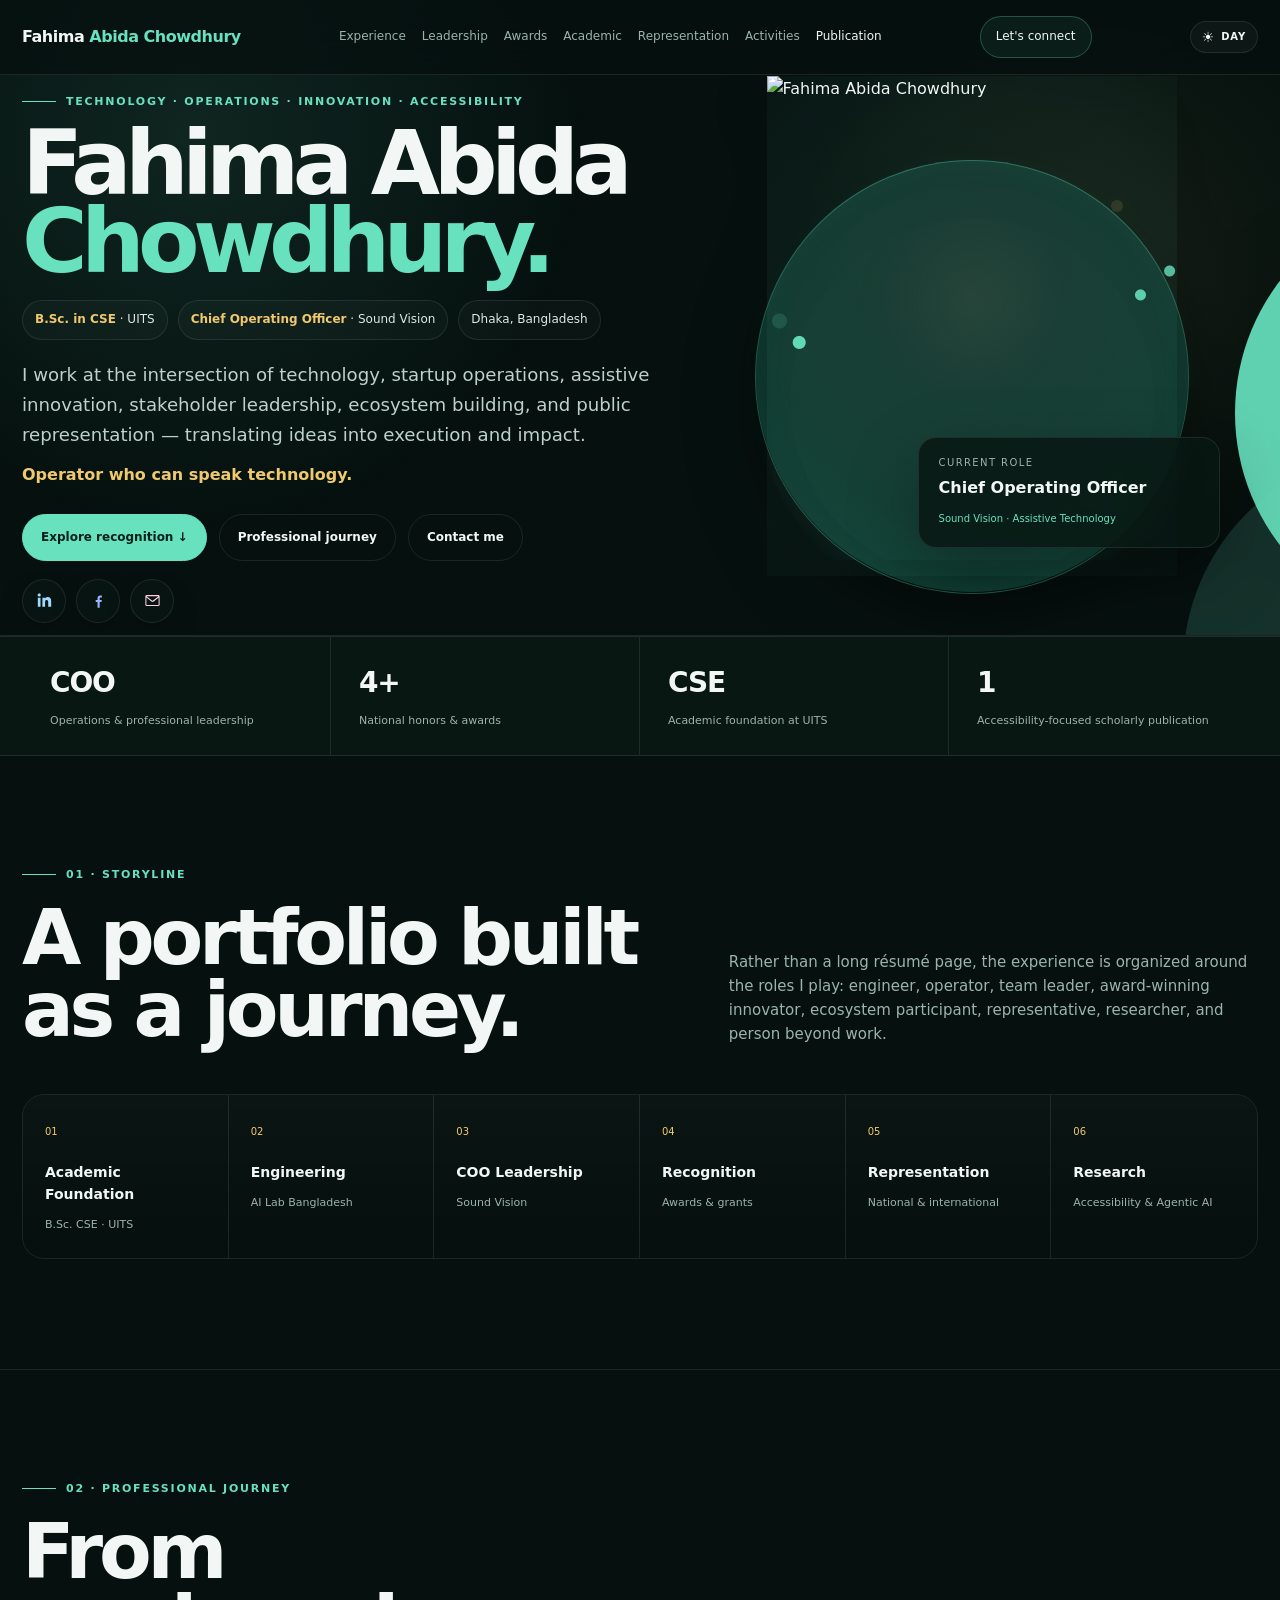
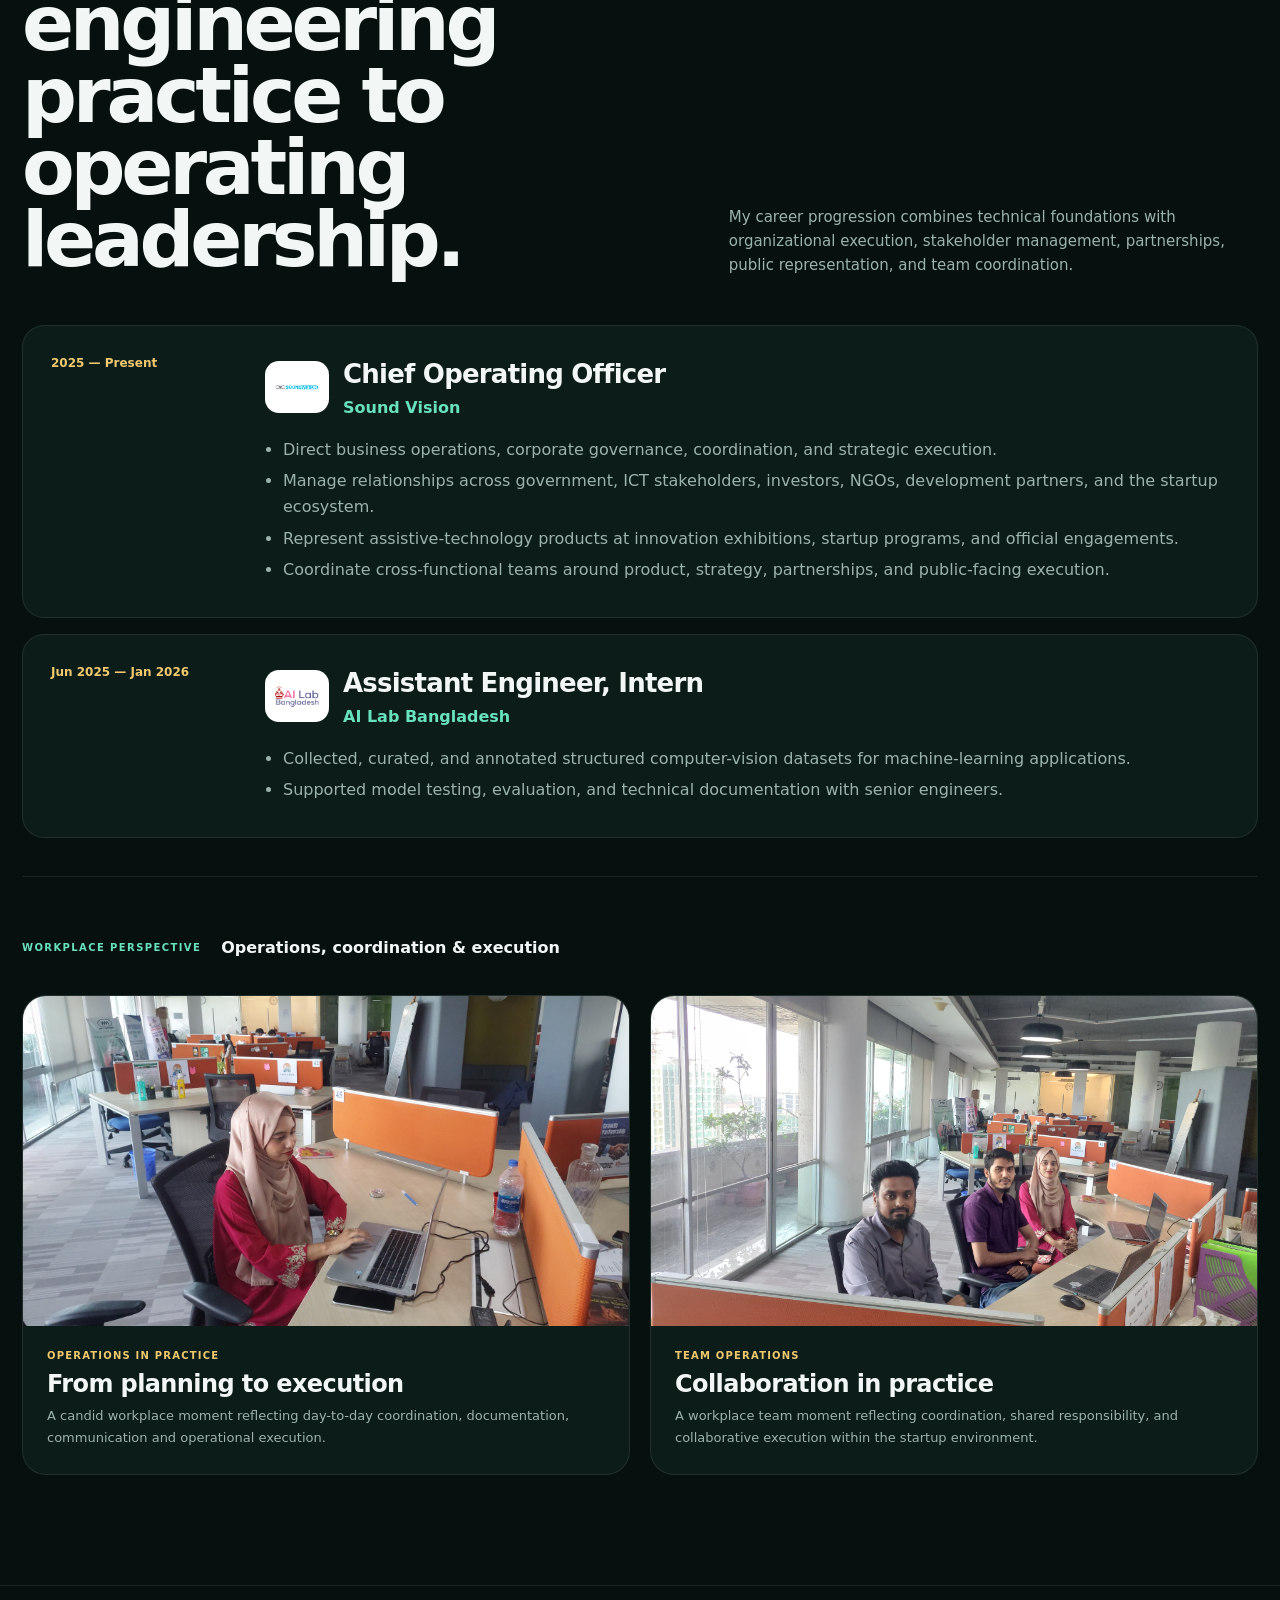
==== commit 237cd17e: "Update theme switching script in index.html" ====
--- a/index.html
+++ b/index.html
@@ -8,7 +8,7 @@
 <meta name="color-scheme" content="dark light"/>
 <title>Fahima Abida Chowdhury — Portfolio | COO · CSE · Innovation &amp; Accessibility</title>
 <meta content="Fahima Abida Chowdhury — B.Sc. in CSE at UITS, Chief Operating Officer at Sound Vision; portfolio covering leadership, innovation awards, academic distinctions, startup programs, high-level representation, certificates and accessibility research." name="description"/>
-<script>(function(){try{const saved=localStorage.getItem('fac-theme');const system=matchMedia('(prefers-color-scheme: light)').matches?'light':'dark';document.documentElement.dataset.theme=saved||system}catch(e){document.documentElement.dataset.theme='dark'}})();</script>
+<script>(function(){try{const saved=localStorage.getItem('fac-theme-v2');document.documentElement.dataset.theme=saved||'dark'}catch(e){document.documentElement.dataset.theme='dark'}})();</script>
 <link href="styles.css" rel="stylesheet"/></head>
 <body>
 <div class="progress" id="progress"></div>
@@ -29,7 +29,7 @@
 
 </a>
 </div>
-</div><div class="portrait-wrap"><span class="hero-petal petal-6"></span><span class="hero-petal petal-5"></span><span class="hero-petal petal-4"></span><span class="hero-petal petal-3"></span><span class="hero-petal petal-2"></span><span class="hero-petal petal-1"></span><div class="portrait"><img alt="Fahima Abida Chowdhury" decoding="async" loading="eager" src="assets/image-01-c9eea8b1b652.png"/ width="539" height="601" fetchpriority="high"></div><div class="float-card"><small>Current role</small><b>Chief Operating Officer</b><span>Sound Vision · Assistive Technology</span></div></div></div></section>
+</div><div class="portrait-wrap"><span class="hero-petal petal-6"></span><span class="hero-petal petal-5"></span><span class="hero-petal petal-4"></span><span class="hero-petal petal-3"></span><span class="hero-petal petal-2"></span><span class="hero-petal petal-1"></span><div class="portrait"><img alt="Fahima Abida Chowdhury" decoding="async" loading="eager" fetchpriority="high" src="assets/formal-hero.png" width="880" height="1135"/></div><div class="float-card"><small>Current role</small><b>Chief Operating Officer</b><span>Sound Vision · Assistive Technology</span></div></div></div></section>
 <div class="stats"><div class="container stats-grid"><div class="stat"><b>COO</b><span>Operations &amp; professional leadership</span></div><div class="stat"><b>4+</b><span>National honors &amp; awards</span></div><div class="stat"><b>CSE</b><span>Academic foundation at UITS</span></div><div class="stat"><b>1</b><span>Accessibility-focused scholarly publication</span></div></div></div>
 <section><div class="container reveal"><div class="section-head"><div><div class="kicker">01 · Storyline</div><h2>A portfolio built as a journey.</h2></div><p>Rather than a long résumé page, the experience is organized around the roles I play: engineer, operator, team leader, award-winning innovator, ecosystem participant, representative, researcher, and person beyond work.</p></div><div class="journey"><article><small>01</small><b>Academic Foundation</b><span>B.Sc. CSE · UITS</span></article><article><small>02</small><b>Engineering</b><span>AI Lab Bangladesh</span></article><article><small>03</small><b>COO Leadership</b><span>Sound Vision</span></article><article><small>04</small><b>Recognition</b><span>Awards &amp; grants</span></article><article><small>05</small><b>Representation</b><span>National &amp; international</span></article><article><small>06</small><b>Research</b><span>Accessibility &amp; Agentic AI</span></article></div></div></section>
 <section id="experience"><div class="container reveal"><div class="section-head"><div><div class="kicker">02 · Professional Journey</div><h2>From engineering practice to operating leadership.</h2></div><p>My career progression combines technical foundations with organizational execution, stakeholder management, partnerships, public representation, and team coordination.</p></div><div class="timeline"><article class="role"><div class="role-time">2025 — Present</div><div><div class="role-top"><div><div class="role-brand"><div class="logo"><img alt="Sound Vision logo" src="assets/image-02-fee9a30eb3b8.png"/ width="1196" height="171" loading="lazy" decoding="async" fetchpriority="low"></div><div><h3>Chief Operating Officer</h3><div class="org">Sound Vision</div></div></div></div></div><ul><li>Direct business operations, corporate governance, coordination, and strategic execution.</li><li>Manage relationships across government, ICT stakeholders, investors, NGOs, development partners, and the startup ecosystem.</li><li>Represent assistive-technology products at innovation exhibitions, startup programs, and official engagements.</li><li>Coordinate cross-functional teams around product, strategy, partnerships, and public-facing execution.</li></ul></div></article><article class="role"><div class="role-time">Jun 2025 — Jan 2026</div><div><div class="role-brand"><div class="logo"><img alt="AI Lab Bangladesh logo" src="assets/image-03-decb4e1de4af.png"/ width="1038" height="488" loading="lazy" decoding="async" fetchpriority="low"></div><div><h3>Assistant Engineer, Intern</h3><div class="org">AI Lab Bangladesh</div></div></div><ul><li>Collected, curated, and annotated structured computer-vision datasets for machine-learning applications.</li><li>Supported model testing, evaluation, and technical documentation with senior engineers.</li></ul></div></article></div>
@@ -148,7 +148,7 @@
   const icon=btn.querySelector('.theme-icon'),label=btn.querySelector('.theme-label');
   function apply(theme){
     document.documentElement.dataset.theme=theme;
-    try{localStorage.setItem('fac-theme',theme)}catch(e){}
+    try{localStorage.setItem('fac-theme-v2',theme)}catch(e){}
     const light=theme==='light';
     if(icon)icon.textContent=light?'☾':'☀';
     if(label)label.textContent=light?'Night':'Day';
@@ -188,4 +188,5 @@
   start();
 });
 </script>
-</body></html>+</body>
+</html>
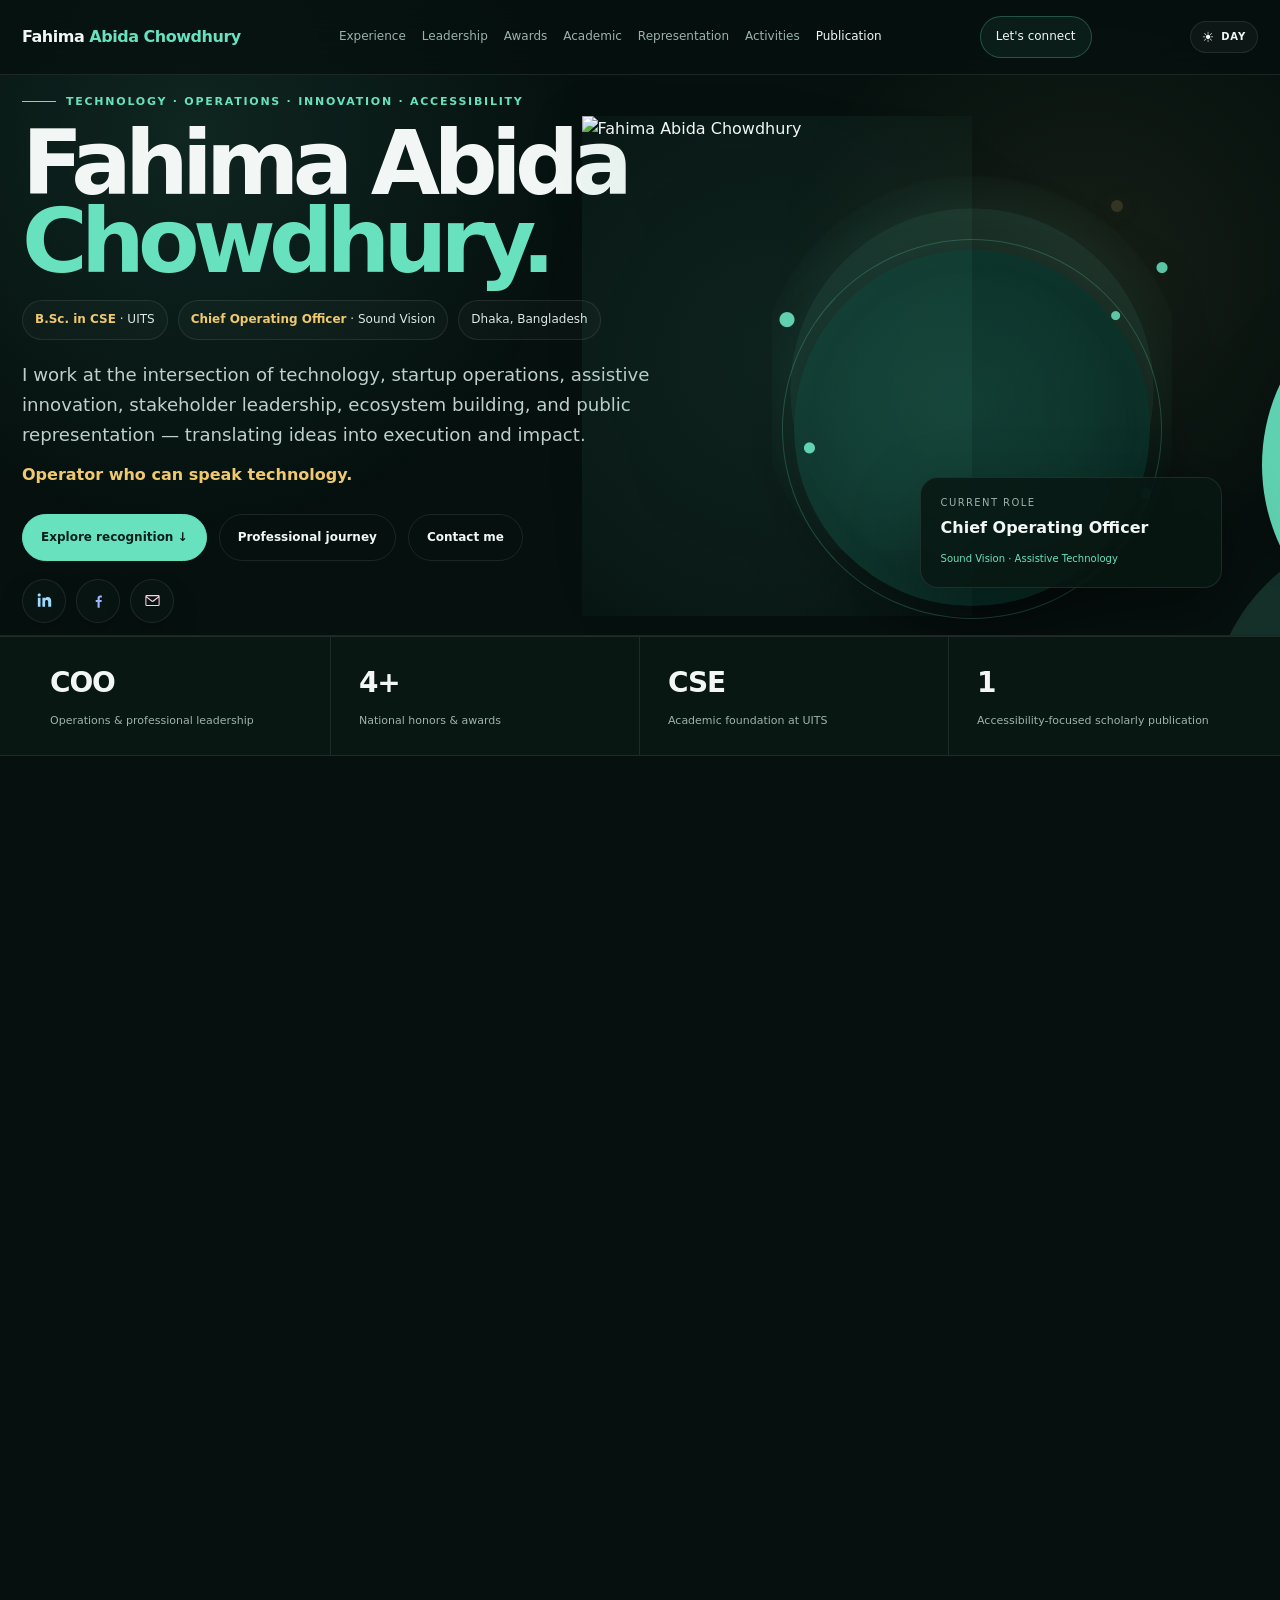
==== commit ee464c89: "Fix HTML structure and add missing closing tags" ====
--- a/index.html
+++ b/index.html
@@ -29,7 +29,7 @@
 
 </a>
 </div>
-</div><div class="portrait-wrap"><span class="hero-petal petal-6"></span><span class="hero-petal petal-5"></span><span class="hero-petal petal-4"></span><span class="hero-petal petal-3"></span><span class="hero-petal petal-2"></span><span class="hero-petal petal-1"></span><div class="portrait"><img alt="Fahima Abida Chowdhury" decoding="async" loading="eager" fetchpriority="high" src="assets/formal-hero.png" width="880" height="1135"/></div><div class="float-card"><small>Current role</small><b>Chief Operating Officer</b><span>Sound Vision · Assistive Technology</span></div></div></div></section>
+</div><div class="portrait-wrap"><span class="hero-petal petal-6"></span><span class="hero-petal petal-5"></span><span class="hero-petal petal-4"></span><span class="hero-petal petal-3"></span><span class="hero-petal petal-2"></span><span class="hero-petal petal-1"></span><div class="portrait"><img alt="Fahima Abida Chowdhury" decoding="async" loading="eager" fetchpriority="high" src="assets/formal-hero-v3.png" width="826" height="1101"/></div><div class="float-card"><small>Current role</small><b>Chief Operating Officer</b><span>Sound Vision · Assistive Technology</span></div></div></div></section>
 <div class="stats"><div class="container stats-grid"><div class="stat"><b>COO</b><span>Operations &amp; professional leadership</span></div><div class="stat"><b>4+</b><span>National honors &amp; awards</span></div><div class="stat"><b>CSE</b><span>Academic foundation at UITS</span></div><div class="stat"><b>1</b><span>Accessibility-focused scholarly publication</span></div></div></div>
 <section><div class="container reveal"><div class="section-head"><div><div class="kicker">01 · Storyline</div><h2>A portfolio built as a journey.</h2></div><p>Rather than a long résumé page, the experience is organized around the roles I play: engineer, operator, team leader, award-winning innovator, ecosystem participant, representative, researcher, and person beyond work.</p></div><div class="journey"><article><small>01</small><b>Academic Foundation</b><span>B.Sc. CSE · UITS</span></article><article><small>02</small><b>Engineering</b><span>AI Lab Bangladesh</span></article><article><small>03</small><b>COO Leadership</b><span>Sound Vision</span></article><article><small>04</small><b>Recognition</b><span>Awards &amp; grants</span></article><article><small>05</small><b>Representation</b><span>National &amp; international</span></article><article><small>06</small><b>Research</b><span>Accessibility &amp; Agentic AI</span></article></div></div></section>
 <section id="experience"><div class="container reveal"><div class="section-head"><div><div class="kicker">02 · Professional Journey</div><h2>From engineering practice to operating leadership.</h2></div><p>My career progression combines technical foundations with organizational execution, stakeholder management, partnerships, public representation, and team coordination.</p></div><div class="timeline"><article class="role"><div class="role-time">2025 — Present</div><div><div class="role-top"><div><div class="role-brand"><div class="logo"><img alt="Sound Vision logo" src="assets/image-02-fee9a30eb3b8.png"/ width="1196" height="171" loading="lazy" decoding="async" fetchpriority="low"></div><div><h3>Chief Operating Officer</h3><div class="org">Sound Vision</div></div></div></div></div><ul><li>Direct business operations, corporate governance, coordination, and strategic execution.</li><li>Manage relationships across government, ICT stakeholders, investors, NGOs, development partners, and the startup ecosystem.</li><li>Represent assistive-technology products at innovation exhibitions, startup programs, and official engagements.</li><li>Coordinate cross-functional teams around product, strategy, partnerships, and public-facing execution.</li></ul></div></article><article class="role"><div class="role-time">Jun 2025 — Jan 2026</div><div><div class="role-brand"><div class="logo"><img alt="AI Lab Bangladesh logo" src="assets/image-03-decb4e1de4af.png"/ width="1038" height="488" loading="lazy" decoding="async" fetchpriority="low"></div><div><h3>Assistant Engineer, Intern</h3><div class="org">AI Lab Bangladesh</div></div></div><ul><li>Collected, curated, and annotated structured computer-vision datasets for machine-learning applications.</li><li>Supported model testing, evaluation, and technical documentation with senior engineers.</li></ul></div></article></div>
@@ -188,5 +188,4 @@
   start();
 });
 </script>
-</body>
-</html>
+</body></html>
--- a/styles.css
+++ b/styles.css
@@ -2843,3 +2843,122 @@
   .stat span{font-size:10px!important}
   .rep-track,.event-track,.credential-track{grid-auto-columns:94%!important}
 }
+
+/* ===== HERO PORTRAIT FINAL — formal photo + compact lower-body circle =====
+   Content unchanged. Uses the supplied formal portrait; only the white photo
+   background was made transparent so the original subject fits the hero frame.
+========================================================================== */
+section.hero .portrait-wrap{
+  width:min(500px,100%) !important;
+  height:520px !important;
+  margin-left:auto !important;
+  position:relative !important;
+  isolation:isolate !important;
+  overflow:visible !important;
+  filter:drop-shadow(0 18px 34px rgba(0,0,0,.18)) !important;
+}
+
+/* Smaller frame: it sits behind the shoulders/body, not around the head. */
+section.hero .portrait-wrap::before{
+  content:"" !important;
+  position:absolute !important;
+  left:50% !important;
+  top:154px !important;
+  width:356px !important;
+  height:356px !important;
+  transform:translateX(-50%) !important;
+  border-radius:50% !important;
+  z-index:0 !important;
+  pointer-events:none !important;
+  background:radial-gradient(circle at 50% 42%,rgba(255,255,255,.82) 0%,rgba(255,246,250,.96) 34%,rgba(249,222,234,.88) 72%,rgba(244,49,123,.10) 100%) !important;
+  border:1px solid rgba(244,49,123,.14) !important;
+  box-shadow:0 20px 46px rgba(244,49,123,.08),0 0 38px rgba(255,255,255,.44) inset !important;
+}
+
+/* A thin decorative orbit and restrained dots around the small frame. */
+section.hero .portrait-wrap::after{
+  content:"" !important;
+  position:absolute !important;
+  left:50% !important;
+  top:143px !important;
+  width:378px !important;
+  height:378px !important;
+  transform:translateX(-50%) !important;
+  border-radius:50% !important;
+  z-index:0 !important;
+  pointer-events:none !important;
+  background:
+    radial-gradient(circle at 7% 55%,rgba(244,49,123,.88) 0 5px,transparent 6px),
+    radial-gradient(circle at 88% 20%,rgba(244,49,123,.82) 0 4px,transparent 5px),
+    radial-gradient(circle at 96% 67%,rgba(244,49,123,.24) 0 5px,transparent 6px) !important;
+  border:1px solid rgba(244,49,123,.16) !important;
+}
+
+section.hero .portrait{
+  position:absolute !important;
+  inset:auto 0 0 0 !important;
+  width:390px !important;
+  height:500px !important;
+  margin:0 auto !important;
+  aspect-ratio:auto !important;
+  overflow:visible !important;
+  border:0 !important;
+  border-radius:0 !important;
+  background:transparent !important;
+  box-shadow:none !important;
+  z-index:2 !important;
+}
+section.hero .portrait img{
+  width:100% !important;
+  height:100% !important;
+  object-fit:contain !important;
+  object-position:center bottom !important;
+  background:transparent !important;
+}
+
+section.hero .float-card{
+  z-index:4 !important;
+  right:0 !important;
+  left:auto !important;
+  bottom:28px !important;
+  transform:none !important;
+}
+
+html[data-theme="dark"] section.hero .portrait-wrap::before{
+  background:radial-gradient(circle at 50% 42%,rgba(18,66,55,.80) 0%,rgba(13,55,46,.88) 42%,rgba(8,39,33,.90) 78%,rgba(104,225,190,.08) 100%) !important;
+  border-color:rgba(104,225,190,.24) !important;
+  box-shadow:0 22px 52px rgba(0,0,0,.28),0 0 34px rgba(104,225,190,.04) inset !important;
+}
+html[data-theme="dark"] section.hero .portrait-wrap::after{
+  background:
+    radial-gradient(circle at 7% 55%,rgba(104,225,190,.92) 0 5px,transparent 6px),
+    radial-gradient(circle at 88% 20%,rgba(104,225,190,.86) 0 4px,transparent 5px),
+    radial-gradient(circle at 96% 67%,rgba(104,225,190,.24) 0 5px,transparent 6px) !important;
+  border-color:rgba(104,225,190,.23) !important;
+}
+
+@media(max-width:1180px){
+  section.hero .portrait-wrap{width:450px !important;height:476px !important}
+  section.hero .portrait-wrap::before{top:146px !important;width:326px !important;height:326px !important}
+  section.hero .portrait-wrap::after{top:136px !important;width:346px !important;height:346px !important}
+  section.hero .portrait{width:355px !important;height:460px !important}
+  section.hero .float-card{width:250px !important;max-width:250px !important;bottom:24px !important}
+}
+
+@media(max-width:900px){
+  section.hero .portrait-wrap{width:390px !important;height:420px !important;margin:0 auto !important}
+  section.hero .portrait-wrap::before{top:132px !important;width:282px !important;height:282px !important}
+  section.hero .portrait-wrap::after{top:123px !important;width:300px !important;height:300px !important}
+  section.hero .portrait{width:310px !important;height:404px !important}
+  section.hero .float-card{width:225px !important;max-width:225px !important;right:8px !important;bottom:20px !important}
+}
+
+@media(max-width:580px){
+  section.hero .portrait-wrap{width:min(330px,92vw) !important;height:360px !important}
+  section.hero .portrait-wrap::before{top:118px !important;width:236px !important;height:236px !important}
+  section.hero .portrait-wrap::after{top:110px !important;width:252px !important;height:252px !important}
+  section.hero .portrait{width:262px !important;height:344px !important}
+  section.hero .float-card{width:188px !important;max-width:188px !important;right:0 !important;bottom:14px !important;padding:11px 12px !important}
+  section.hero .float-card b{font-size:15px !important}
+  section.hero .float-card span{font-size:10px !important}
+}
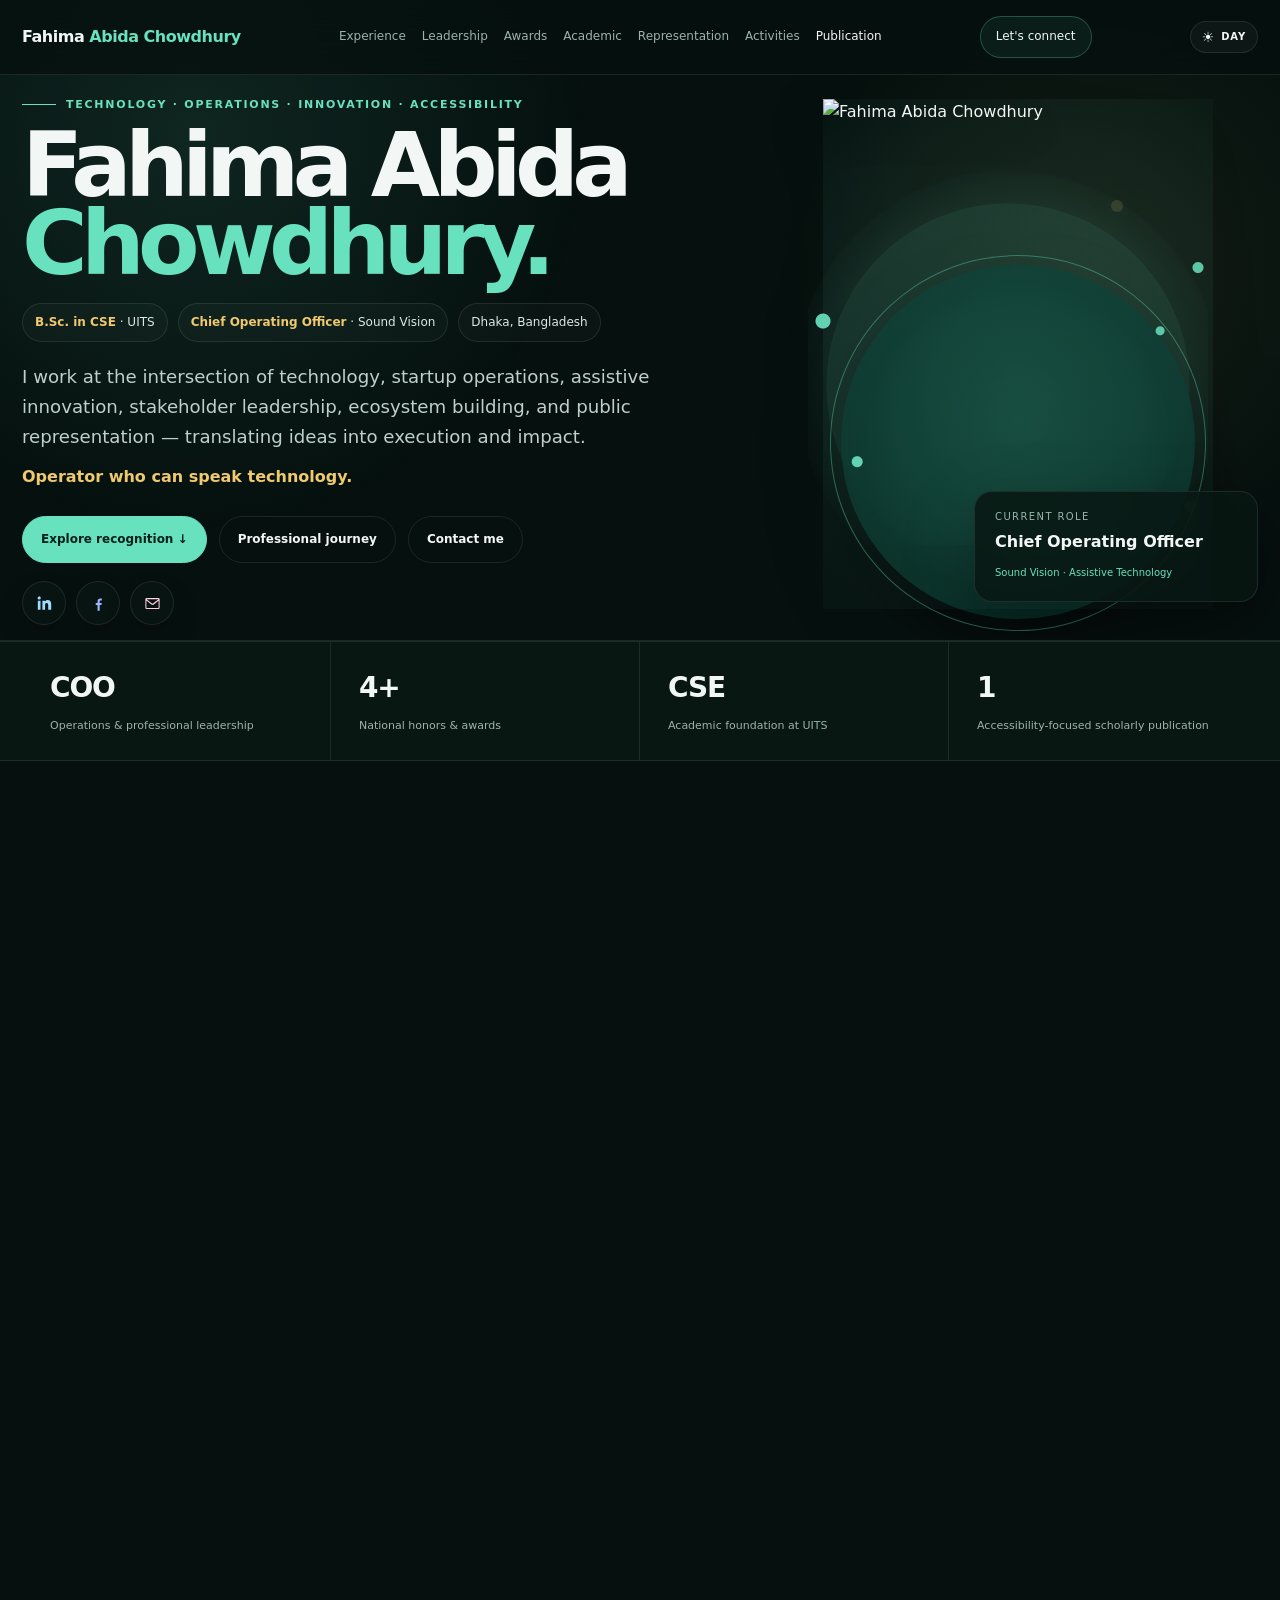
==== commit ea0b235b: "Fix HTML structure and ensure proper closing tags" ====
--- a/index.html
+++ b/index.html
@@ -29,7 +29,7 @@
 
 </a>
 </div>
-</div><div class="portrait-wrap"><span class="hero-petal petal-6"></span><span class="hero-petal petal-5"></span><span class="hero-petal petal-4"></span><span class="hero-petal petal-3"></span><span class="hero-petal petal-2"></span><span class="hero-petal petal-1"></span><div class="portrait"><img alt="Fahima Abida Chowdhury" decoding="async" loading="eager" fetchpriority="high" src="assets/formal-hero-v3.png" width="826" height="1101"/></div><div class="float-card"><small>Current role</small><b>Chief Operating Officer</b><span>Sound Vision · Assistive Technology</span></div></div></div></section>
+</div><div class="portrait-wrap"><span class="hero-petal petal-6"></span><span class="hero-petal petal-5"></span><span class="hero-petal petal-4"></span><span class="hero-petal petal-3"></span><span class="hero-petal petal-2"></span><span class="hero-petal petal-1"></span><div class="portrait hero-portrait-single"><img class="portrait-single-img" alt="Fahima Abida Chowdhury" decoding="async" loading="eager" fetchpriority="high" src="assets/formal-hero-final.png" width="774" height="1214"/></div><div class="float-card"><small>Current role</small><b>Chief Operating Officer</b><span>Sound Vision · Assistive Technology</span></div></div></div></section>
 <div class="stats"><div class="container stats-grid"><div class="stat"><b>COO</b><span>Operations &amp; professional leadership</span></div><div class="stat"><b>4+</b><span>National honors &amp; awards</span></div><div class="stat"><b>CSE</b><span>Academic foundation at UITS</span></div><div class="stat"><b>1</b><span>Accessibility-focused scholarly publication</span></div></div></div>
 <section><div class="container reveal"><div class="section-head"><div><div class="kicker">01 · Storyline</div><h2>A portfolio built as a journey.</h2></div><p>Rather than a long résumé page, the experience is organized around the roles I play: engineer, operator, team leader, award-winning innovator, ecosystem participant, representative, researcher, and person beyond work.</p></div><div class="journey"><article><small>01</small><b>Academic Foundation</b><span>B.Sc. CSE · UITS</span></article><article><small>02</small><b>Engineering</b><span>AI Lab Bangladesh</span></article><article><small>03</small><b>COO Leadership</b><span>Sound Vision</span></article><article><small>04</small><b>Recognition</b><span>Awards &amp; grants</span></article><article><small>05</small><b>Representation</b><span>National &amp; international</span></article><article><small>06</small><b>Research</b><span>Accessibility &amp; Agentic AI</span></article></div></div></section>
 <section id="experience"><div class="container reveal"><div class="section-head"><div><div class="kicker">02 · Professional Journey</div><h2>From engineering practice to operating leadership.</h2></div><p>My career progression combines technical foundations with organizational execution, stakeholder management, partnerships, public representation, and team coordination.</p></div><div class="timeline"><article class="role"><div class="role-time">2025 — Present</div><div><div class="role-top"><div><div class="role-brand"><div class="logo"><img alt="Sound Vision logo" src="assets/image-02-fee9a30eb3b8.png"/ width="1196" height="171" loading="lazy" decoding="async" fetchpriority="low"></div><div><h3>Chief Operating Officer</h3><div class="org">Sound Vision</div></div></div></div></div><ul><li>Direct business operations, corporate governance, coordination, and strategic execution.</li><li>Manage relationships across government, ICT stakeholders, investors, NGOs, development partners, and the startup ecosystem.</li><li>Represent assistive-technology products at innovation exhibitions, startup programs, and official engagements.</li><li>Coordinate cross-functional teams around product, strategy, partnerships, and public-facing execution.</li></ul></div></article><article class="role"><div class="role-time">Jun 2025 — Jan 2026</div><div><div class="role-brand"><div class="logo"><img alt="AI Lab Bangladesh logo" src="assets/image-03-decb4e1de4af.png"/ width="1038" height="488" loading="lazy" decoding="async" fetchpriority="low"></div><div><h3>Assistant Engineer, Intern</h3><div class="org">AI Lab Bangladesh</div></div></div><ul><li>Collected, curated, and annotated structured computer-vision datasets for machine-learning applications.</li><li>Supported model testing, evaluation, and technical documentation with senior engineers.</li></ul></div></article></div>
--- a/styles.css
+++ b/styles.css
@@ -2962,3 +2962,188 @@
   section.hero .float-card b{font-size:15px !important}
   section.hero .float-card span{font-size:10px !important}
 }
+
+/* ===== HERO PORTRAIT v2 — final placement ===== */
+section.hero .hero-grid{
+  grid-template-columns:minmax(0,1.12fr) minmax(430px,.88fr) !important;
+  gap:46px !important;
+}
+section.hero .portrait-wrap{
+  width:500px !important;
+  height:540px !important;
+  max-width:100% !important;
+  margin:0 0 0 auto !important;
+  position:relative !important;
+  align-self:center !important;
+  isolation:isolate !important;
+  overflow:visible !important;
+  filter:none !important;
+}
+section.hero .portrait-wrap::before{
+  content:"" !important;
+  position:absolute !important;
+  left:52% !important;
+  top:192px !important;
+  width:332px !important;
+  height:332px !important;
+  transform:translateX(-50%) !important;
+  border-radius:50% !important;
+  z-index:0 !important;
+  pointer-events:none !important;
+  background:radial-gradient(circle at 50% 44%,rgba(232,255,249,.96) 0%,rgba(221,250,242,.95) 47%,rgba(201,241,230,.88) 76%,rgba(104,225,190,.12) 100%) !important;
+  border:1px solid rgba(74,203,169,.25) !important;
+  box-shadow:0 22px 54px rgba(31,139,110,.10),inset 0 0 42px rgba(255,255,255,.46) !important;
+}
+section.hero .portrait-wrap::after{
+  content:"" !important;
+  position:absolute !important;
+  left:52% !important;
+  top:180px !important;
+  width:356px !important;
+  height:356px !important;
+  transform:translateX(-50%) !important;
+  border-radius:50% !important;
+  z-index:1 !important;
+  pointer-events:none !important;
+  border:1px solid rgba(104,225,190,.34) !important;
+  background:
+    radial-gradient(circle at 4% 57%,rgba(104,225,190,.96) 0 5px,transparent 6px),
+    radial-gradient(circle at 87% 17%,rgba(104,225,190,.92) 0 4px,transparent 5px),
+    radial-gradient(circle at 98% 61%,rgba(104,225,190,.90) 0 5px,transparent 6px) !important;
+  box-shadow:0 0 0 10px rgba(104,225,190,.025) !important;
+}
+section.hero .portrait{
+  position:absolute !important;
+  z-index:2 !important;
+  left:50% !important;
+  right:auto !important;
+  top:0 !important;
+  bottom:auto !important;
+  width:394px !important;
+  height:528px !important;
+  transform:translateX(-50%) !important;
+  margin:0 !important;
+  aspect-ratio:auto !important;
+  border:0 !important;
+  border-radius:0 !important;
+  overflow:visible !important;
+  background:transparent !important;
+  box-shadow:none !important;
+}
+section.hero .portrait img{
+  width:100% !important;
+  height:100% !important;
+  display:block !important;
+  object-fit:contain !important;
+  object-position:center bottom !important;
+  background:transparent !important;
+  filter:drop-shadow(0 16px 22px rgba(0,0,0,.14)) !important;
+}
+section.hero .float-card{
+  position:absolute !important;
+  z-index:5 !important;
+  left:auto !important;
+  right:-2px !important;
+  bottom:28px !important;
+  width:284px !important;
+  max-width:284px !important;
+  transform:none !important;
+}
+html[data-theme="dark"] section.hero .portrait-wrap::before{
+  background:radial-gradient(circle at 50% 44%,rgba(17,72,60,.78) 0%,rgba(11,57,48,.88) 46%,rgba(7,40,34,.94) 78%,rgba(104,225,190,.06) 100%) !important;
+  border-color:rgba(104,225,190,.28) !important;
+  box-shadow:0 24px 58px rgba(0,0,0,.30),inset 0 0 40px rgba(104,225,190,.035) !important;
+}
+html[data-theme="dark"] section.hero .portrait-wrap::after{border-color:rgba(104,225,190,.38) !important}
+@media(max-width:1180px){
+  section.hero .hero-grid{grid-template-columns:minmax(0,1fr) minmax(390px,.8fr) !important;gap:34px !important}
+  section.hero .portrait-wrap{width:450px !important;height:500px !important}
+  section.hero .portrait{width:362px !important;height:486px !important}
+  section.hero .portrait-wrap::before{left:52% !important;top:182px !important;width:302px !important;height:302px !important}
+  section.hero .portrait-wrap::after{left:52% !important;top:171px !important;width:324px !important;height:324px !important}
+  section.hero .float-card{right:0 !important;bottom:22px !important;width:254px !important;max-width:254px !important}
+}
+@media(max-width:900px){
+  section.hero .hero-grid{grid-template-columns:1fr !important;gap:30px !important}
+  section.hero .portrait-wrap{order:-1 !important;width:390px !important;height:430px !important;margin:0 auto !important}
+  section.hero .portrait{width:310px !important;height:416px !important}
+  section.hero .portrait-wrap::before{left:51% !important;top:158px !important;width:258px !important;height:258px !important}
+  section.hero .portrait-wrap::after{left:51% !important;top:149px !important;width:276px !important;height:276px !important}
+  section.hero .float-card{right:4px !important;bottom:16px !important;width:225px !important;max-width:225px !important}
+}
+@media(max-width:580px){
+  section.hero .portrait-wrap{width:min(330px,94vw) !important;height:368px !important}
+  section.hero .portrait{width:266px !important;height:356px !important}
+  section.hero .portrait-wrap::before{left:51% !important;top:137px !important;width:218px !important;height:218px !important}
+  section.hero .portrait-wrap::after{left:51% !important;top:129px !important;width:234px !important;height:234px !important}
+  section.hero .float-card{right:0 !important;bottom:10px !important;width:190px !important;max-width:190px !important;padding:12px 13px !important}
+  section.hero .float-card b{font-size:15px !important}
+  section.hero .float-card span{font-size:10px !important}
+}
+
+/* ========================================================================
+   FINAL HERO PORTRAIT FIT — head stays outside, lower body fits the ring.
+   Content and supplied portrait remain unchanged.
+   ======================================================================== */
+section.hero .portrait-wrap{
+  background:none !important;
+  width:500px !important;
+  height:535px !important;
+  overflow:visible !important;
+}
+section.hero .portrait{
+  left:52% !important;
+  top:8px !important;
+  width:350px !important;
+  height:510px !important;
+  transform:translateX(-50%) !important;
+  background:none !important;
+  overflow:visible !important;
+}
+section.hero .portrait img{
+  width:100% !important;
+  height:100% !important;
+  object-fit:contain !important;
+  object-position:center bottom !important;
+  background:transparent !important;
+}
+section.hero .portrait-wrap::before{
+  left:52% !important;
+  top:174px !important;
+  width:354px !important;
+  height:354px !important;
+}
+section.hero .portrait-wrap::after{
+  left:52% !important;
+  top:164px !important;
+  width:374px !important;
+  height:374px !important;
+}
+section.hero .float-card{
+  right:0 !important;
+  bottom:24px !important;
+}
+
+@media(max-width:1180px){
+  section.hero .portrait-wrap{width:440px !important;height:486px !important}
+  section.hero .portrait{left:52% !important;top:8px !important;width:318px !important;height:462px !important}
+  section.hero .portrait-wrap::before{left:52% !important;top:158px !important;width:318px !important;height:318px !important}
+  section.hero .portrait-wrap::after{left:52% !important;top:149px !important;width:336px !important;height:336px !important}
+  section.hero .float-card{right:0 !important;bottom:18px !important}
+}
+
+@media(max-width:900px){
+  section.hero .portrait-wrap{width:380px !important;height:416px !important;margin:0 auto !important}
+  section.hero .portrait{left:51% !important;top:6px !important;width:280px !important;height:394px !important}
+  section.hero .portrait-wrap::before{left:51% !important;top:136px !important;width:270px !important;height:270px !important}
+  section.hero .portrait-wrap::after{left:51% !important;top:128px !important;width:286px !important;height:286px !important}
+  section.hero .float-card{right:2px !important;bottom:14px !important}
+}
+
+@media(max-width:580px){
+  section.hero .portrait-wrap{width:min(320px,92vw) !important;height:350px !important}
+  section.hero .portrait{left:51% !important;top:5px !important;width:238px !important;height:330px !important}
+  section.hero .portrait-wrap::before{left:51% !important;top:115px !important;width:226px !important;height:226px !important}
+  section.hero .portrait-wrap::after{left:51% !important;top:108px !important;width:240px !important;height:240px !important}
+  section.hero .float-card{right:0 !important;bottom:8px !important}
+}
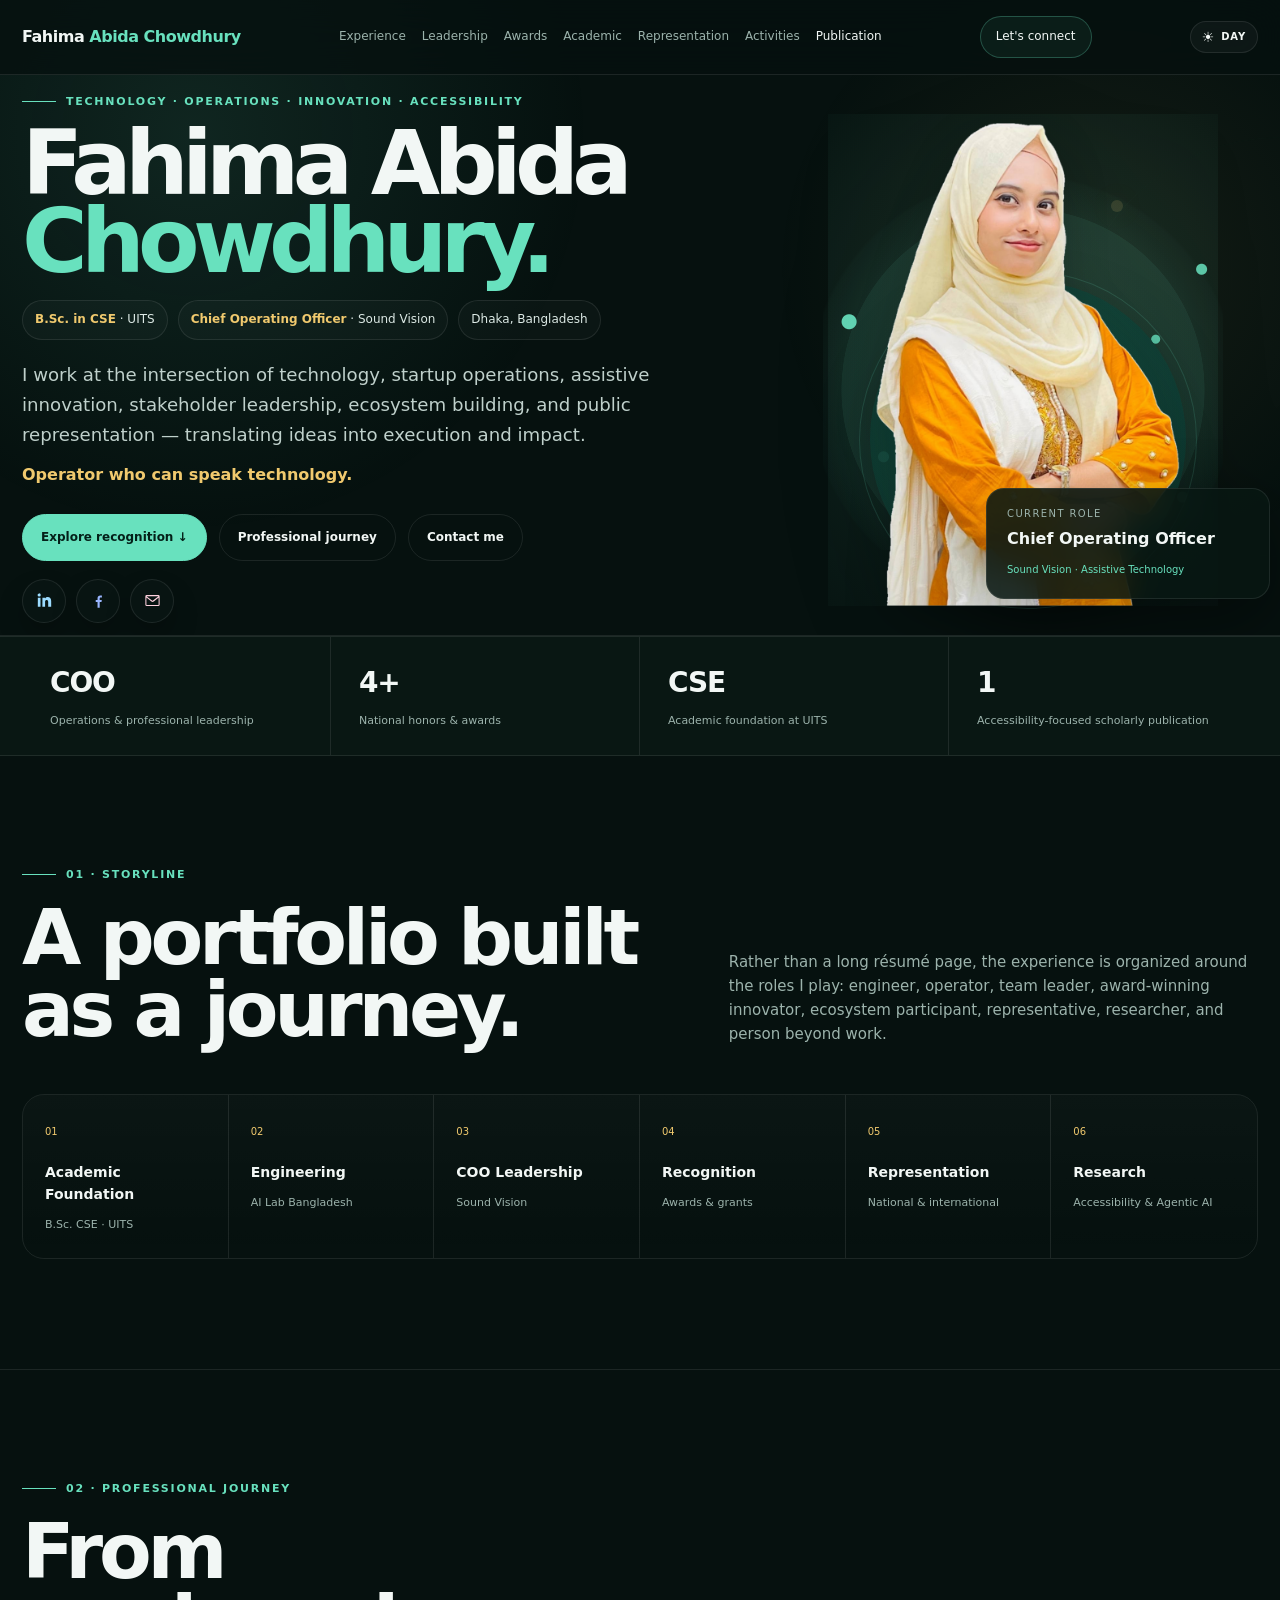
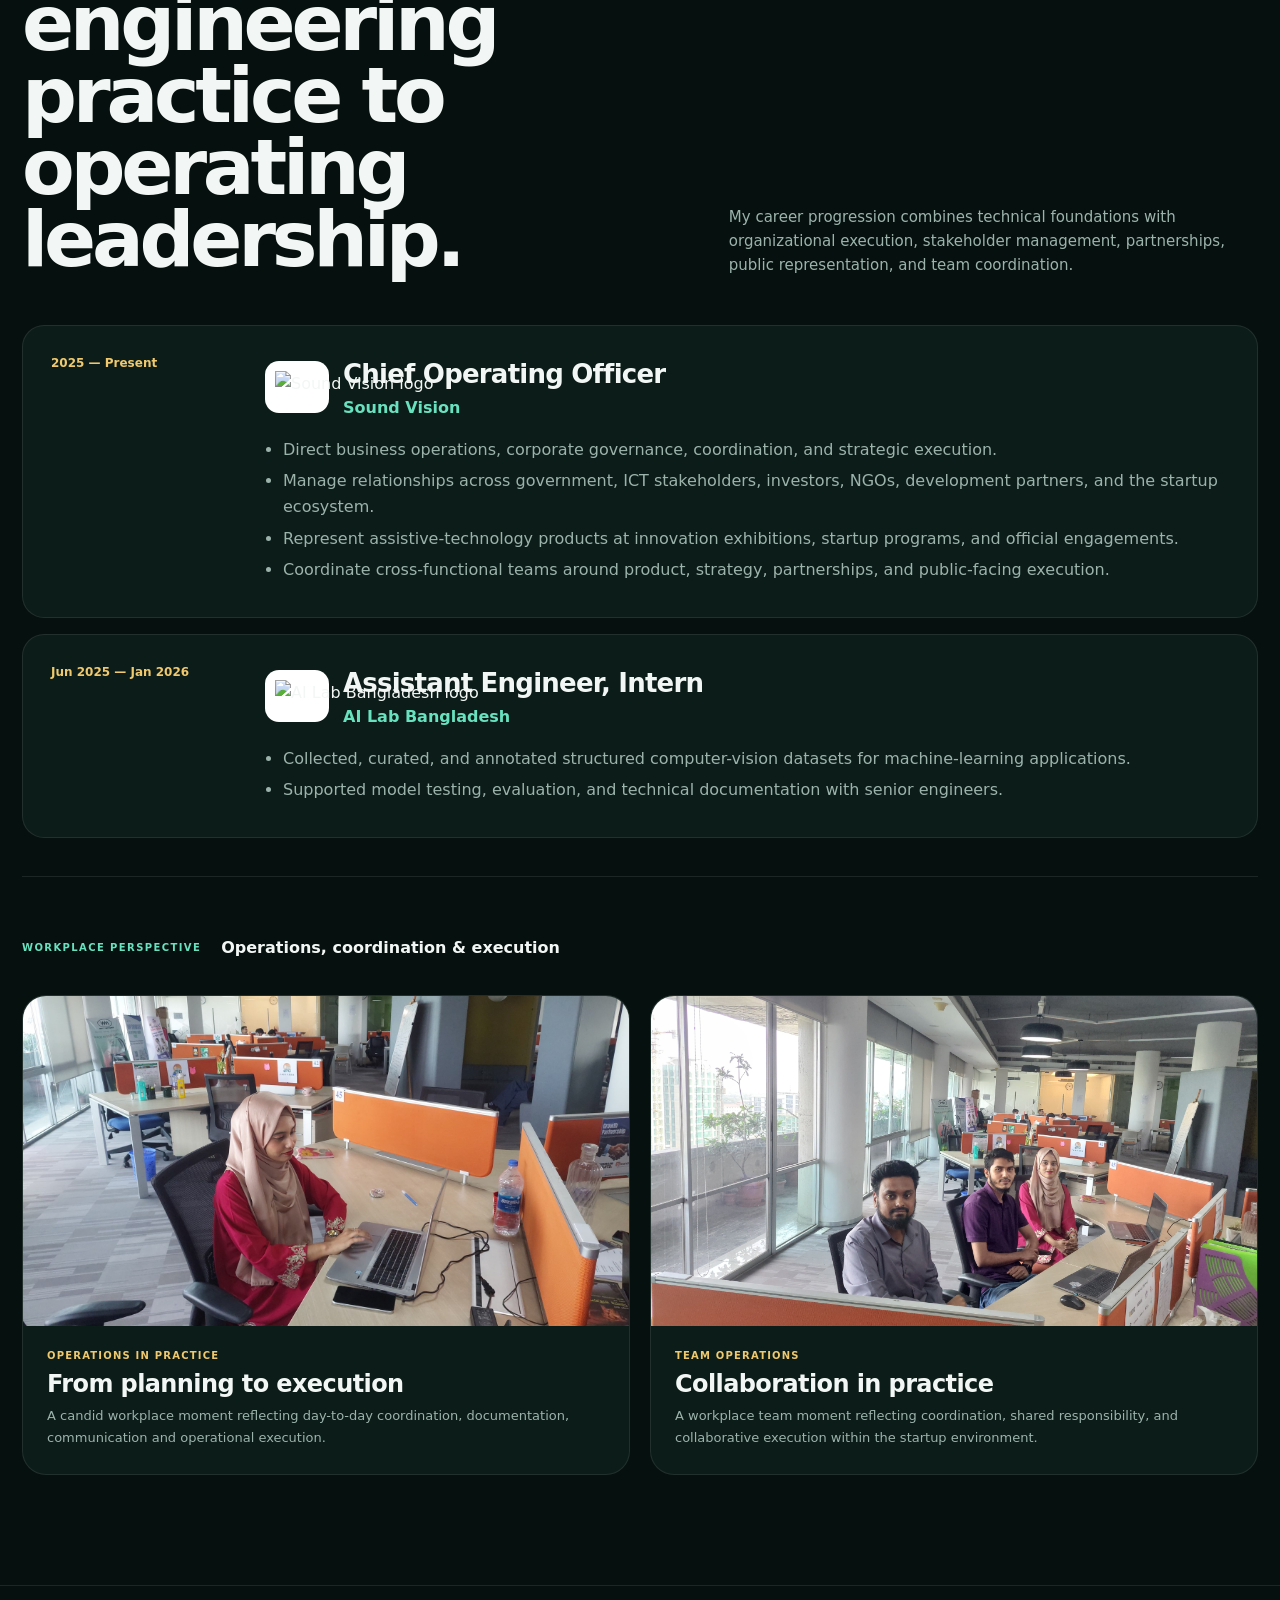
==== commit 00b9d536: "Update card" ====
--- a/index.html
+++ b/index.html
@@ -32,13 +32,13 @@
 </div><div class="portrait-wrap"><span class="hero-petal petal-6"></span><span class="hero-petal petal-5"></span><span class="hero-petal petal-4"></span><span class="hero-petal petal-3"></span><span class="hero-petal petal-2"></span><span class="hero-petal petal-1"></span><div class="portrait hero-portrait-single"><img class="portrait-single-img" alt="Fahima Abida Chowdhury" decoding="async" loading="eager" fetchpriority="high" src="assets/formal-hero-final.png" width="774" height="1214"/></div><div class="float-card"><small>Current role</small><b>Chief Operating Officer</b><span>Sound Vision · Assistive Technology</span></div></div></div></section>
 <div class="stats"><div class="container stats-grid"><div class="stat"><b>COO</b><span>Operations &amp; professional leadership</span></div><div class="stat"><b>4+</b><span>National honors &amp; awards</span></div><div class="stat"><b>CSE</b><span>Academic foundation at UITS</span></div><div class="stat"><b>1</b><span>Accessibility-focused scholarly publication</span></div></div></div>
 <section><div class="container reveal"><div class="section-head"><div><div class="kicker">01 · Storyline</div><h2>A portfolio built as a journey.</h2></div><p>Rather than a long résumé page, the experience is organized around the roles I play: engineer, operator, team leader, award-winning innovator, ecosystem participant, representative, researcher, and person beyond work.</p></div><div class="journey"><article><small>01</small><b>Academic Foundation</b><span>B.Sc. CSE · UITS</span></article><article><small>02</small><b>Engineering</b><span>AI Lab Bangladesh</span></article><article><small>03</small><b>COO Leadership</b><span>Sound Vision</span></article><article><small>04</small><b>Recognition</b><span>Awards &amp; grants</span></article><article><small>05</small><b>Representation</b><span>National &amp; international</span></article><article><small>06</small><b>Research</b><span>Accessibility &amp; Agentic AI</span></article></div></div></section>
-<section id="experience"><div class="container reveal"><div class="section-head"><div><div class="kicker">02 · Professional Journey</div><h2>From engineering practice to operating leadership.</h2></div><p>My career progression combines technical foundations with organizational execution, stakeholder management, partnerships, public representation, and team coordination.</p></div><div class="timeline"><article class="role"><div class="role-time">2025 — Present</div><div><div class="role-top"><div><div class="role-brand"><div class="logo"><img alt="Sound Vision logo" src="assets/image-02-fee9a30eb3b8.png"/ width="1196" height="171" loading="lazy" decoding="async" fetchpriority="low"></div><div><h3>Chief Operating Officer</h3><div class="org">Sound Vision</div></div></div></div></div><ul><li>Direct business operations, corporate governance, coordination, and strategic execution.</li><li>Manage relationships across government, ICT stakeholders, investors, NGOs, development partners, and the startup ecosystem.</li><li>Represent assistive-technology products at innovation exhibitions, startup programs, and official engagements.</li><li>Coordinate cross-functional teams around product, strategy, partnerships, and public-facing execution.</li></ul></div></article><article class="role"><div class="role-time">Jun 2025 — Jan 2026</div><div><div class="role-brand"><div class="logo"><img alt="AI Lab Bangladesh logo" src="assets/image-03-decb4e1de4af.png"/ width="1038" height="488" loading="lazy" decoding="async" fetchpriority="low"></div><div><h3>Assistant Engineer, Intern</h3><div class="org">AI Lab Bangladesh</div></div></div><ul><li>Collected, curated, and annotated structured computer-vision datasets for machine-learning applications.</li><li>Supported model testing, evaluation, and technical documentation with senior engineers.</li></ul></div></article></div>
+<section id="experience"><div class="container reveal"><div class="section-head"><div><div class="kicker">02 · Professional Journey</div><h2>From engineering practice to operating leadership.</h2></div><p>My career progression combines technical foundations with organizational execution, stakeholder management, partnerships, public representation, and team coordination.</p></div><div class="timeline"><article class="role"><div class="role-time">2025 — Present</div><div><div class="role-top"><div><div class="role-brand"><div class="logo"><img alt="Sound Vision logo" src="assets/sound-vision-logo.png"/ width="1196" height="171" loading="lazy" decoding="async" fetchpriority="low"></div><div><h3>Chief Operating Officer</h3><div class="org">Sound Vision</div></div></div></div></div><ul><li>Direct business operations, corporate governance, coordination, and strategic execution.</li><li>Manage relationships across government, ICT stakeholders, investors, NGOs, development partners, and the startup ecosystem.</li><li>Represent assistive-technology products at innovation exhibitions, startup programs, and official engagements.</li><li>Coordinate cross-functional teams around product, strategy, partnerships, and public-facing execution.</li></ul></div></article><article class="role"><div class="role-time">Jun 2025 — Jan 2026</div><div><div class="role-brand"><div class="logo"><img alt="AI Lab Bangladesh logo" src="assets/ai-lab-bangladesh-logo.png"/ width="1038" height="488" loading="lazy" decoding="async" fetchpriority="low"></div><div><h3>Assistant Engineer, Intern</h3><div class="org">AI Lab Bangladesh</div></div></div><ul><li>Collected, curated, and annotated structured computer-vision datasets for machine-learning applications.</li><li>Supported model testing, evaluation, and technical documentation with senior engineers.</li></ul></div></article></div>
 <div class="subsection-head"><div class="program-label"><small>Workplace perspective</small><b>Operations, coordination &amp; execution</b></div></div>
 <div aria-label="Workplace and team operations moments" class="moment-track workplace-grid"><article class="moment-card lightboxable"><img alt="Fahima Abida Chowdhury working in a professional office environment" loading="lazy" src="assets/image-04-a70cb6a974e5.jpg"/ width="1700" height="1275" decoding="async" fetchpriority="low"><div class="moment-copy"><small>Operations in practice</small><h3>From planning to execution</h3><p>A candid workplace moment reflecting day-to-day coordination, documentation, communication and operational execution.</p></div></article><article class="moment-card lightboxable"><img alt="Professional workplace team setting at Sound Vision" loading="lazy" src="assets/image-05-1e2f262a0be7.jpg"/ width="4160" height="2340" decoding="async" fetchpriority="low"><div class="moment-copy"><small>TEAM OPERATIONS</small><h3>Collaboration in practice</h3><p>A workplace team moment reflecting coordination, shared responsibility, and collaborative execution within the startup environment.</p></div></article></div>
 </div></section>
 <section id="ventures"><div class="container reveal"><div class="section-head"><div><div class="kicker">03 · Leadership &amp; Teams</div><h2>Leadership is visible in the teams behind the work.</h2></div><p>My portfolio is not only about individual recognition. It also documents the teams, initiatives and collaborative environments where I contribute through operations, coordination, technology execution, research and communication.</p></div>
 <div class="venture-grid team-grid team-classic">
-<article class="venture lightboxable"><img alt="Sound Vision team group photograph" src="assets/image-06-0d88ba065675.jpg"/ width="1080" height="810" loading="lazy" decoding="async" fetchpriority="low"><div class="venture-copy"><small>Startup leadership · Primary team photo</small><h3>Team Sound Vision</h3><p>Working across assistive technology, startup operations, product execution, partnerships, stakeholder coordination and public representation.</p></div></article><article class="venture lightboxable"><img alt="Sound Vision team at an innovation program" src="assets/image-07-f7d799b2539e.jpg"/ width="1600" height="900" loading="lazy" decoding="async" fetchpriority="low"><div class="venture-copy"><small>Sound Vision · Field &amp; ecosystem</small><h3>Building beyond the office</h3><p>Team presence across competitions, innovation programs, public demonstrations and ecosystem engagement.</p></div></article><article class="venture lightboxable"><img alt="Team Monojog" src="assets/image-08-559febcf3be5.jpg"/ width="1200" height="1600" loading="lazy" decoding="async" fetchpriority="low"><div class="venture-copy"><small>Research &amp; product initiative</small><h3>Team Monojog</h3><p>Collaborative technology and research work, including accessibility-oriented problem solving and academic presentation.</p></div></article><article class="venture lightboxable"><img alt="Team ProjuktiPro" src="assets/image-09-a0fc7a798883.jpg"/ width="1280" height="960" loading="lazy" decoding="async" fetchpriority="low"><div class="venture-copy"><small>Technology community</small><h3>Team ProjuktiPro</h3><p>Building, learning and contributing within technology-focused communities through teamwork, events and practical initiatives.</p></div></article></div></div></section>
+<article class="venture lightboxable"><img alt="Sound Vision team group photograph" src="assets/image-06-0d88ba065675.jpg"/ width="1080" height="810" loading="lazy" decoding="async" fetchpriority="low"><div class="venture-copy"><small>Startup leadership · Primary team photo</small><h3>Team Sound Vision</h3><p>Working across assistive technology, startup operations, product execution, partnerships, stakeholder coordination and public representation.</p></div></article><article class="venture lightboxable"><img alt="Sound Vision team at an innovation program" src="assets/image-07-f7d799b2539e.jpg"/ width="1600" height="900" loading="lazy" decoding="async" fetchpriority="low"><div class="venture-copy"><small>Sound Vision · Field &amp; ecosystem</small><h3>Building beyond the office</h3><p>Team presence across competitions, innovation programs, public demonstrations and ecosystem engagement.</p></div></article><article class="venture lightboxable"><img alt="Team Monojog" src="assets/team-monojog-new.png"/ width="1200" height="1600" loading="lazy" decoding="async" fetchpriority="low"><div class="venture-copy"><small>Research &amp; product initiative</small><h3>Team Monojog</h3><p>Team Monojog develops an attention monitoring system through collaborative technology and research, combining focus-aware monitoring with accessibility-oriented problem solving and academic presentation.</p></div></article><article class="venture lightboxable"><img alt="Team ProjuktiPro" src="assets/image-09-a0fc7a798883.jpg"/ width="1280" height="960" loading="lazy" decoding="async" fetchpriority="low"><div class="venture-copy"><small>Technology community</small><h3>Team ProjuktiPro</h3><p>Building, learning and contributing within technology-focused communities through teamwork, events and practical initiatives.</p></div></article></div></div></section>
 <section id="awards"><div class="container reveal"><div class="section-head"><div><div class="kicker">04 · Awards, Grants &amp; Recognition</div><h2>Recognition backed by evidence.</h2></div><p>A curated recognition record combining national innovation awards, entrepreneurship competitions, project showcases, startup grants and structured innovation programs — now supported by additional evidence from the Drive archive.</p></div><div class="award-shell"><div class="award-stage" id="awardStage"><div class="award-controls"><button aria-label="Previous award" class="circle-btn" id="awardPrev">‹</button><button aria-label="Next award" class="circle-btn" id="awardNext">›</button></div><article class="award-slide active"><div class="award-media lightboxable"><img alt="Best Innovator recognition" src="assets/image-10-507ed2dc7f28.jpg"/ width="1200" height="1600" loading="lazy" decoding="async" fetchpriority="low"></div><div class="award-caption"><small>National Recognition · 2026</small><h3>Best Innovator Award</h3><p>Digital Device &amp; Innovation Expo — recognition for innovation and technology-focused impact.</p></div></article><article class="award-slide"><div class="award-media lightboxable"><img alt="Hult Prize Competition 2026 champion moment at UITS" src="assets/image-11-24147b5c83ad.jpg"/ width="725" height="407" loading="lazy" decoding="async" fetchpriority="low"></div><div class="award-caption"><small>Entrepreneurship Competition · 2026</small><h3>Hult Prize Competition Champion</h3><p>Champion at the Hult Prize Competition 2026 at the University of Information Technology &amp; Sciences (UITS).</p></div></article><article class="award-slide"><div class="award-media lightboxable"><img alt="SISE runner-up recognition" src="assets/image-12-0db9935e3db7.jpg"/ width="960" height="1280" loading="lazy" decoding="async" fetchpriority="low"></div><div class="award-caption"><small>Project Showcase · 2026</small><h3>1st Runner-up at SISE</h3><p>Recognition for technology presentation and project showcase performance.</p></div></article><article class="award-slide"><div class="award-media lightboxable"><img alt="UIHP pre-seed recognition" src="assets/image-13-0655c51d9792.jpg"/ width="864" height="564" loading="lazy" decoding="async" fetchpriority="low"></div><div class="award-caption"><small>Startup Grant &amp; Innovation Program</small><h3>UIHP Pre-seed &amp; Seed Winner</h3><p>Recognition through the University Innovation Hub Program (UIHP), including pre-seed and seed-round milestones within Bangladesh’s startup ecosystem.</p></div></article><article class="award-slide"><div class="award-media lightboxable"><img alt="Accelerating Bangladesh Bootcamp recognition" src="assets/image-14-e381652bc4db.jpg"/ width="1600" height="900" loading="lazy" decoding="async" fetchpriority="low"></div><div class="award-caption"><small>Innovation Bootcamp</small><h3>Accelerating Bangladesh Bootcamp</h3><p>Participation and recognition at the Accelerating Bangladesh Bootcamp, documenting structured startup development and ecosystem exposure.</p></div></article></div><div class="award-list" id="awardTabs"><button class="award-tab active"><span>01</span><b>Best Innovator</b><em>DDI Expo · 2026</em></button><button class="award-tab"><span>02</span><b>Hult Prize Competition</b><em>UITS · Champion · 2026</em></button><button class="award-tab"><span>03</span><b>SISE Runner-up</b><em>2026</em></button><button class="award-tab"><span>04</span><b>UIHP Pre-seed &amp; Seed</b><em>Grant &amp; startup program</em></button><button class="award-tab"><span>05</span><b>Accelerating Bangladesh</b><em>Bootcamp · recognition</em></button></div></div><div class="program-label"><div><h3>Competition &amp; Program Highlights</h3></div><p>More photographs from the Drive archive are grouped by program, so each recognition has a visual story instead of a single isolated image.</p></div><div class="program-highlights">
 <article class="program-card lightboxable" data-program-slider="">
 <div class="program-media">
@@ -91,11 +91,11 @@
 </div>
 <div aria-label="Competitive programming slideshow" class="programming-track auto-track" data-auto-scroll="true"><article class="moment-card lightboxable programming-card"><img alt="UITS Victory Day Programming Contest 2022 certificate" loading="lazy" src="assets/image-28-804a1a637486.jpg"/ width="1500" height="1082" decoding="async" fetchpriority="low"><div class="moment-copy"><small>Programming Contest · 2022</small><h3>UITS Victory Day Programming Contest</h3><p>Certificate of appreciation for participation in the UITS Victory Day Programming Contest, held on 19 December 2022.</p></div></article><article class="moment-card lightboxable programming-card"><img alt="Summer Fest 2023 Competitive Programming Contest certificate" loading="lazy" src="assets/image-29-224171b655b2.jpg"/ width="1500" height="1069" decoding="async" fetchpriority="low"><div class="moment-copy"><small>Competitive Programming · 2023</small><h3>Summer Fest 2023</h3><p>Participation in the Summer Fest 2023 Competitive Programming Contest as part of team UITS_EMK.</p></div></article><article class="moment-card lightboxable programming-card"><img alt="UITS Programming Contest 2025 certificate for team 404 Team Not Found" loading="lazy" src="assets/image-30-a7771306b9c4.jpg"/ width="1500" height="1084" decoding="async" fetchpriority="low"><div class="moment-copy"><small>Programming Contest · 2025</small><h3>UITS Programming Contest 2025</h3><p>Team “404: Team Not Found” participated in the UITS Programming Contest 2025, with the certificate recognizing problem-solving, strategic thinking and teamwork.</p></div></article></div>
 </div></section>
-<section id="representation"><div class="container reveal"><div class="section-head"><div><div class="kicker">06 · High-Level Representation</div><h2>Technology in senior rooms.</h2><div class="auto-status">Automatic image slideshow</div></div><p>This category is intentionally separated from awards. It represents the professional responsibility of presenting innovation, building trust, and communicating technology in senior government, diplomatic, development, and ecosystem settings.</p></div><div class="rep-track auto-track" data-auto-scroll="true"><article class="rep-card lightboxable"><img alt="High-level government engagement" src="assets/image-31-a2ad22cba8ee.jpg"/ width="1600" height="720" loading="lazy" decoding="async" fetchpriority="low"><div class="rep-copy"><small>National representation</small><h3>Prime Minister of Bangladesh</h3><p>Professional presentation of Sound Vision and assistive-technology work in a senior national setting.</p></div></article><article class="rep-card lightboxable"><img alt="International diplomatic engagement" src="assets/image-32-f7f89910b8a0.jpg"/ width="1600" height="1200" loading="lazy" decoding="async" fetchpriority="low"><div class="rep-copy"><small>International representation</small><h3>Ambassador of the Netherlands</h3><p>Presented startup solutions and assistive innovation in an international diplomatic setting.</p></div></article><article class="rep-card lightboxable"><img alt="ICT leadership engagement" src="assets/image-33-846ad56b0047.jpg"/ width="1600" height="1205" loading="lazy" decoding="async" fetchpriority="low"><div class="rep-copy"><small>ICT ecosystem</small><h3>ICT Secretary Engagement</h3><p>Technology and startup representation within Bangladesh's ICT ecosystem.</p></div></article><article class="rep-card lightboxable"><img alt="DEIED project leadership engagement" src="assets/image-34-cbb8c1eec9e8.jpg"/ width="1600" height="900" loading="lazy" decoding="async" fetchpriority="low"><div class="rep-copy"><small>Innovation ecosystem</small><h3>DEIED Project Leadership</h3><p>Engagement with national innovation-program leadership.</p></div></article><article class="rep-card lightboxable"><img alt="JICA expert engagement" src="assets/image-35-aab0fb18701b.jpg"/ width="1200" height="1600" loading="lazy" decoding="async" fetchpriority="low"><div class="rep-copy"><small>Development partner</small><h3>JICA Expert Engagement</h3><p>Professional exchange around technology, innovation, and development collaboration.</p></div></article></div><div class="scroll-note"><b>Swipe / scroll →</b> to explore the representation archive.</div></div></section>
+<section id="representation"><div class="container reveal"><div class="section-head"><div><div class="kicker">06 · High-Level Representation</div><h2>Technology in senior rooms.</h2><div class="auto-status">Automatic image slideshow</div></div><p>This category is intentionally separated from awards. It represents the professional responsibility of presenting innovation, building trust, and communicating technology in senior government, diplomatic, development, and ecosystem settings.</p></div><div class="rep-track auto-track" data-auto-scroll="true"><article class="rep-card rep-card-featured lightboxable"><img alt="High-level government engagement" src="assets/image-31-a2ad22cba8ee.jpg"/ width="1600" height="720" loading="lazy" decoding="async" fetchpriority="low"><div class="rep-copy"><small>National representation</small><h3>Prime Minister of Bangladesh</h3><p>Professional presentation of Sound Vision and assistive-technology work in a senior national setting.</p></div></article><article class="rep-card lightboxable"><img alt="International diplomatic engagement" src="assets/image-32-f7f89910b8a0.jpg"/ width="1600" height="1200" loading="lazy" decoding="async" fetchpriority="low"><div class="rep-copy"><small>International representation</small><h3>Ambassador of the Netherlands</h3><p>Presented startup solutions and assistive innovation in an international diplomatic setting.</p></div></article><article class="rep-card lightboxable"><img alt="ICT leadership engagement" src="assets/image-33-846ad56b0047.jpg"/ width="1600" height="1205" loading="lazy" decoding="async" fetchpriority="low"><div class="rep-copy"><small>ICT ecosystem</small><h3>ICT Secretary Engagement</h3><p>Technology and startup representation within Bangladesh's ICT ecosystem.</p></div></article><article class="rep-card lightboxable"><img alt="DEIED project leadership engagement" src="assets/image-34-cbb8c1eec9e8.jpg"/ width="1600" height="900" loading="lazy" decoding="async" fetchpriority="low"><div class="rep-copy"><small>Innovation ecosystem</small><h3>DEIED Project Leadership</h3><p>Engagement with national innovation-program leadership.</p></div></article><article class="rep-card lightboxable"><img alt="JICA expert engagement" src="assets/image-35-aab0fb18701b.jpg"/ width="1200" height="1600" loading="lazy" decoding="async" fetchpriority="low"><div class="rep-copy"><small>Development partner</small><h3>JICA Expert Engagement</h3><p>Professional exchange around technology, innovation, and development collaboration.</p></div></article></div><div class="scroll-note"><b>Swipe / scroll →</b> to explore the representation archive.</div></div></section>
 <section class="ecosystem" id="ecosystem"><div class="container reveal"><div class="section-head"><div><div class="kicker">07 · Startup Ecosystem &amp; Events</div><h2>Showing up where ideas move.</h2></div><p>Events are not filler: they show active participation in innovation networks, startup learning, community building, partnerships, and public-facing technology ecosystems.</p></div><div class="event-track"><article class="event-card lightboxable orange-compact"><img alt="Orange Corners Bangladesh 5.0" loading="lazy" src="assets/image-36-ac3a9d263bc4.jpg"/ width="864" height="1075" decoding="async" fetchpriority="low"><div class="event-copy"><small>Startup ecosystem · Orange Corners Bangladesh</small><h3>Orange Corners Bangladesh 5.0</h3><p>Entrepreneurship learning, business-model development, networking, and structured startup ecosystem engagement.</p></div></article><article class="event-card lightboxable"><img alt="Digital Device and Innovation Expo" src="assets/image-37-495d90eac042.jpg"/ width="960" height="1280" loading="lazy" decoding="async" fetchpriority="low"><div class="event-copy"><small>Innovation exhibition</small><h3>Digital Device &amp; Innovation Expo</h3><p>Technology exhibition, networking, and innovation representation.</p></div></article><article class="event-card lightboxable"><img alt="DDI Expo gala night" src="assets/image-38-5e0067e78155.jpg"/ width="1600" height="1200" loading="lazy" decoding="async" fetchpriority="low"><div class="event-copy"><small>Community &amp; networking</small><h3>DDI Expo Gala Night</h3><p>Professional networking and ecosystem engagement.</p></div></article></div><div class="scroll-note"><b>Swipe / scroll →</b> for selected ecosystem moments.</div></div></section>
 <section id="activities"><div class="container reveal"><div class="section-head"><div><div class="kicker">08 · Co-curricular Leadership</div><h2>Leadership beyond the job description.</h2><div class="auto-status">Automatic image slideshow</div></div><p>Selected roles show initiative outside formal employment — organizing, volunteering, representing communities, and participating in media and career ecosystems.</p></div><div class="activity-grid auto-track" data-auto-scroll="true"><article class="activity lightboxable"><img alt="Innovation World Cup organizer" src="assets/image-39-9a02e3876dcb.jpg"/ width="1280" height="963" loading="lazy" decoding="async" fetchpriority="low"><div><small>Organizer</small><h3>Innovation World Cup</h3><p>Event organization and innovation-community coordination.</p></div></article><article class="activity lightboxable"><img alt="InfoSec Con volunteer" src="assets/image-40-3a3816bac420.jpg"/ width="1600" height="1200" loading="lazy" decoding="async" fetchpriority="low"><div><small>Volunteer · 2025</small><h3>InfoSec Con</h3><p>Community volunteering in a cybersecurity-focused event environment.</p></div></article><article class="activity lightboxable"><img alt="Nextjobz campus ambassador" src="assets/image-41-d28f7477dde4.jpg"/ width="864" height="864" loading="lazy" decoding="async" fetchpriority="low"><div><small>Campus Ambassador</small><h3>Nextjobz</h3><p>Student outreach, community representation, and career ecosystem engagement.</p></div></article><article class="activity lightboxable"><img alt="Podcast participation" src="assets/image-42-e37f649ee83a.jpg"/ width="864" height="855" loading="lazy" decoding="async" fetchpriority="low"><div><small>Media &amp; conversation</small><h3>Podcast Participation</h3><p>Participation in public-facing conversation and knowledge exchange.</p></div></article></div></div></section>
 <section id="credentials"><div class="container reveal"><div class="section-head"><div><div class="kicker">09 · Certificates &amp; Professional Learning</div><h2>A growing record of learning, participation and leadership.</h2></div><p>The Drive archive spans multiple years and domains. This automatic slideshow now includes competitive programming certificates alongside academic research, innovation programs, professional learning, international training and leadership credentials.</p></div>
-<div class="cert-carousel lightboxable" id="certCarousel"><div class="cert-stage" id="certStage"><article class="cert-slide active"><div class="cert-media"><img alt="Global Corporate and Business Compliance Certificate of Excellence" src="assets/image-43-6e81f07006bf.jpg"/ width="1700" height="1217" loading="lazy" decoding="async" fetchpriority="low"></div><div class="cert-info"><small>Professional Excellence · 2026</small><h3>Certificate of Excellence — Global Corporate &amp; Business Compliance</h3><p>Completed the Global Corporate &amp; Business Compliance Certification Exam with a documented score of 95/100.</p><div class="cert-tags"><span>Professional Learning</span><span>Compliance</span><span>2026</span></div></div></article><article class="cert-slide"><div class="cert-media"><img alt="SISE Spring 2026 MONOJOG Smart Queue Assistance certificate" src="assets/image-27-3b5aff7555da.jpg"/ width="1699" height="1215" loading="lazy" decoding="async" fetchpriority="low"></div><div class="cert-info"><small>Academic Presentation · 2026</small><h3>SISE Spring 2026 — MONOJOG: Smart Queue Assistance</h3><p>Certificate of participation for the MONOJOG poster presentation at the Symposium on Information Science &amp; Engineering, UITS.</p><div class="cert-tags"><span>SISE</span><span>Poster Presentation</span><span>UITS</span></div></div></article><article class="cert-slide"><div class="cert-media"><img alt="3rd Symposium on Information Science and Engineering certificate" src="assets/image-44-c67e4d6d96bb.jpg"/ width="1700" height="1229" loading="lazy" decoding="async" fetchpriority="low"></div><div class="cert-info"><small>Academic Participation · 2026</small><h3>3rd Symposium on Information Science &amp; Engineering</h3><p>Participation certificate from the 3rd SISE, strengthening the academic research and presentation record.</p><div class="cert-tags"><span>Academic</span><span>Research</span><span>2026</span></div></div></article><article class="cert-slide"><div class="cert-media"><img alt="Innovation Bangladesh certificate of appreciation" src="assets/image-45-53a4eb0c7a10.jpg"/ width="1700" height="1350" loading="lazy" decoding="async" fetchpriority="low"></div><div class="cert-info"><small>Innovation Ecosystem · 2025</small><h3>Innovation Bangladesh — Certificate of Appreciation</h3><p>Recognition for active participation across innovation-focused competitive activities and ecosystem programming.</p><div class="cert-tags"><span>Innovation Bangladesh</span><span>Participation</span><span>2025</span></div></div></article><article class="cert-slide"><div class="cert-media"><img alt="Innovation World Cup organizer certificate" src="assets/image-46-362c02befddc.jpg"/ width="1700" height="1229" loading="lazy" decoding="async" fetchpriority="low"></div><div class="cert-info"><small>Leadership · 2026</small><h3>Innovation World Cup — Organizer</h3><p>Certificate of appreciation for serving as an organizer in the Innovation World Cup 2026 — Bangladesh National Round.</p><div class="cert-tags"><span>Organizer</span><span>Leadership</span><span>Innovation World Cup</span></div></div></article><article class="cert-slide"><div class="cert-media"><img alt="Innovation World Cup honourable mention certificate" src="assets/image-26-349a240a26e7.jpg"/ width="1700" height="1214" loading="lazy" decoding="async" fetchpriority="low"></div><div class="cert-info"><small>Competition Recognition · 2026</small><h3>Innovation World Cup — Honourable Mention</h3><p>Honourable Mention at the Innovation World Cup 2026 — Bangladesh National Round.</p><div class="cert-tags"><span>Honourable Mention</span><span>Competition</span><span>2026</span></div></div></article><article class="cert-slide"><div class="cert-media"><img alt="World Invention Competition and Exhibition participation certificate" src="assets/image-47-1f631976e5ab.jpg"/ width="1700" height="1208" loading="lazy" decoding="async" fetchpriority="low"></div><div class="cert-info"><small>International Competition · 2025</small><h3>7th World Invention Competition &amp; Exhibition</h3><p>Certificate of participation in the Tech Startup category at WICE 2025, expanding the portfolio’s international innovation exposure.</p><div class="cert-tags"><span>WICE</span><span>Tech Startup</span><span>International</span></div></div></article><article class="cert-slide"><div class="cert-media"><img alt="University Activation Programme certificate of completion" src="assets/image-48-64bda60bac06.jpg"/ width="1145" height="1700" loading="lazy" decoding="async" fetchpriority="low"></div><div class="cert-info"><small>Government Innovation Program · 2025</small><h3>University Activation Programme</h3><p>Certificate of completion for active participation in the University Activation Programme 2025.</p><div class="cert-tags"><span>University Program</span><span>Innovation</span><span>2025</span></div></div></article><article class="cert-slide"><div class="cert-media"><img alt="KAIST UITS WFK IT Online Training Program certificate" src="assets/image-49-3a241d540631.jpg"/ width="1434" height="1088" loading="lazy" decoding="async" fetchpriority="low"></div><div class="cert-info"><small>International Training · 2026</small><h3>WFK IT Online Training Program — KAIST / UITS</h3><p>Certificate of completion for the 2026 WFK IT Online Training Program involving UITS, KAIST, KIV and international knowledge-exchange partners.</p><div class="cert-tags"><span>KAIST</span><span>IT Training</span><span>2026</span></div></div></article><article class="cert-slide"><div class="cert-media"><img alt="Internship completion certificate" src="assets/image-50-8fc1cb782ec3.jpg"/ width="1275" height="1700" loading="lazy" decoding="async" fetchpriority="low"></div><div class="cert-info"><small>Professional Experience</small><h3>Internship Completion Certificate</h3><p>Formal evidence of completed internship experience, supporting the transition from academic learning into professional practice.</p><div class="cert-tags"><span>Internship</span><span>Professional</span><span>Completion</span></div></div></article><article class="cert-slide"><div class="cert-media"><img alt="UITS Victory Day Programming Contest 2022 certificate" loading="lazy" src="assets/image-28-804a1a637486.jpg"/ width="1500" height="1082" decoding="async" fetchpriority="low"></div><div class="cert-info"><small>Competitive Programming · 2022</small><h3>UITS Victory Day Programming Contest 2022</h3><p>Certificate of appreciation for participation in the UITS Victory Day Programming Contest on 19 December 2022.</p><div class="cert-tags"><span>Programming</span><span>UITS CSE</span><span>2022</span></div></div></article><article class="cert-slide"><div class="cert-media"><img alt="Summer Fest 2023 Competitive Programming Contest certificate" loading="lazy" src="assets/image-29-224171b655b2.jpg"/ width="1500" height="1069" decoding="async" fetchpriority="low"></div><div class="cert-info"><small>Competitive Programming · 2023</small><h3>Summer Fest 2023 Competitive Programming Contest</h3><p>Participation in the UITS Summer Fest 2023 competitive programming contest as part of team UITS_EMK.</p><div class="cert-tags"><span>Competitive Programming</span><span>Team UITS_EMK</span><span>2023</span></div></div></article><article class="cert-slide"><div class="cert-media"><img alt="UITS Programming Contest 2025 participation certificate" loading="lazy" src="assets/image-30-a7771306b9c4.jpg"/ width="1500" height="1084" decoding="async" fetchpriority="low"></div><div class="cert-info"><small>Competitive Programming · 2025</small><h3>UITS Programming Contest 2025</h3><p>Team “404: Team Not Found” participated in the UITS Programming Contest 2025, with recognition of problem-solving, strategic thinking and teamwork.</p><div class="cert-tags"><span>Programming Contest</span><span>Teamwork</span><span>2025</span></div></div></article><article class="cert-slide"><div class="cert-media"><img alt="University Innovation Hub Program BRAC Innovation Cohort 4 completion certificate" loading="lazy" src="assets/image-51-8a623b9bc926.jpg"/ width="1061" height="1500" decoding="async" fetchpriority="low"></div><div class="cert-info"><small>Innovation Cohort · 2025</small><h3>University Innovation Hub Program — BRAC Innovation Cohort 4</h3><p>Certificate of completion for the Innovation Cohort under the University Innovation Hub Program, organized through DEIED, Bangladesh Hi-Tech Park Authority and the ICT Division.</p><div class="cert-tags"><span>UIHP</span><span>Innovation Cohort</span><span>DEIED · BHTPA · ICT Division</span></div></div></article></div><div class="cert-controls"><div class="cert-nav"><button aria-label="Previous certificate" class="cert-btn" id="certPrev" type="button">‹</button><div aria-label="Choose certificate slide" class="cert-dots" id="certDots"></div><button aria-label="Next certificate" class="cert-btn" id="certNext" type="button">›</button></div><div class="cert-count" id="certCount">01 / 10</div></div></div>
+<div class="cert-carousel lightboxable" id="certCarousel"><div class="cert-stage" id="certStage"><article class="cert-slide active"><div class="cert-media"><img alt="Global Corporate and Business Compliance Certificate of Excellence" src="assets/image-43-6e81f07006bf.jpg"/ width="1700" height="1217" loading="lazy" decoding="async" fetchpriority="low"></div><div class="cert-info"><small>Professional Excellence · 2026</small><h3>Certificate of Excellence — Global Corporate &amp; Business Compliance</h3><p>Completed the Global Corporate &amp; Business Compliance Certification Exam with a documented score of 95/100.</p><div class="cert-tags"><span>Professional Learning</span><span>Compliance</span><span>2026</span></div></div></article><article class="cert-slide"><div class="cert-media"><img alt="SISE Spring 2026 MONOJOG Smart Queue Assistance certificate" src="assets/image-27-3b5aff7555da.jpg"/ width="1699" height="1215" loading="lazy" decoding="async" fetchpriority="low"></div><div class="cert-info"><small>Academic Presentation · 2026</small><h3>SISE Spring 2026 — MONOJOG: Smart Queue Assistance</h3><p>Certificate of participation for the MONOJOG poster presentation at the Symposium on Information Science &amp; Engineering, UITS.</p><div class="cert-tags"><span>SISE</span><span>Poster Presentation</span><span>UITS</span></div></div></article><article class="cert-slide"><div class="cert-media"><img alt="3rd Symposium on Information Science and Engineering certificate" src="assets/image-44-c67e4d6d96bb.jpg"/ width="1700" height="1229" loading="lazy" decoding="async" fetchpriority="low"></div><div class="cert-info"><small>Academic Participation · 2026</small><h3>3rd Symposium on Information Science &amp; Engineering</h3><p>Participation certificate from the 3rd SISE, strengthening the academic research and presentation record.</p><div class="cert-tags"><span>Academic</span><span>Research</span><span>2026</span></div></div></article><article class="cert-slide"><div class="cert-media"><img alt="Innovation Bangladesh certificate of appreciation" src="assets/image-45-53a4eb0c7a10.jpg"/ width="1700" height="1350" loading="lazy" decoding="async" fetchpriority="low"></div><div class="cert-info"><small>Innovation Ecosystem · 2025</small><h3>Innovation Bangladesh — Certificate of Appreciation</h3><p>Recognition for active participation across innovation-focused competitive activities and ecosystem programming.</p><div class="cert-tags"><span>Innovation Bangladesh</span><span>Participation</span><span>2025</span></div></div></article><article class="cert-slide"><div class="cert-media"><img alt="Innovation World Cup organizer certificate" src="assets/image-46-362c02befddc.jpg"/ width="1700" height="1229" loading="lazy" decoding="async" fetchpriority="low"></div><div class="cert-info"><small>Leadership · 2026</small><h3>Innovation World Cup — Organizer</h3><p>Certificate of appreciation for serving as an organizer in the Innovation World Cup 2026 — Bangladesh National Round.</p><div class="cert-tags"><span>Organizer</span><span>Leadership</span><span>Innovation World Cup</span></div></div></article><article class="cert-slide"><div class="cert-media"><img alt="Innovation World Cup honourable mention certificate" src="assets/image-26-349a240a26e7.jpg"/ width="1700" height="1214" loading="lazy" decoding="async" fetchpriority="low"></div><div class="cert-info"><small>Competition Recognition · 2026</small><h3>Innovation World Cup — Honourable Mention</h3><p>Honourable Mention at the Innovation World Cup 2026 — Bangladesh National Round.</p><div class="cert-tags"><span>Honourable Mention</span><span>Competition</span><span>2026</span></div></div></article><article class="cert-slide"><div class="cert-media"><img alt="World Invention Competition and Exhibition participation certificate" src="assets/image-47-1f631976e5ab.jpg"/ width="1700" height="1208" loading="lazy" decoding="async" fetchpriority="low"></div><div class="cert-info"><small>International Competition · 2025</small><h3>7th World Invention Competition &amp; Exhibition</h3><p>Certificate of participation in the Tech Startup category at WICE 2025, expanding the portfolio’s international innovation exposure.</p><div class="cert-tags"><span>WICE</span><span>Tech Startup</span><span>International</span></div></div></article><article class="cert-slide"><div class="cert-media"><img alt="University Activation Programme certificate of completion" src="assets/university-activation-certificate-new.png"/ width="1145" height="1700" loading="lazy" decoding="async" fetchpriority="low"></div><div class="cert-info"><small>Government Innovation Program · 2025</small><h3>University Activation Programme</h3><p>Certificate of completion for active participation in the University Activation Programme 2025.</p><div class="cert-tags"><span>University Program</span><span>Innovation</span><span>2025</span></div></div></article><article class="cert-slide"><div class="cert-media"><img alt="KAIST UITS WFK IT Online Training Program certificate" src="assets/image-49-3a241d540631.jpg"/ width="1434" height="1088" loading="lazy" decoding="async" fetchpriority="low"></div><div class="cert-info"><small>International Training · 2026</small><h3>WFK IT Online Training Program — KAIST / UITS</h3><p>Certificate of completion for the 2026 WFK IT Online Training Program involving UITS, KAIST, KIV and international knowledge-exchange partners.</p><div class="cert-tags"><span>KAIST</span><span>IT Training</span><span>2026</span></div></div></article><article class="cert-slide"><div class="cert-media"><img alt="UITS Victory Day Programming Contest 2022 certificate" loading="lazy" src="assets/image-28-804a1a637486.jpg"/ width="1500" height="1082" decoding="async" fetchpriority="low"></div><div class="cert-info"><small>Competitive Programming · 2022</small><h3>UITS Victory Day Programming Contest 2022</h3><p>Certificate of appreciation for participation in the UITS Victory Day Programming Contest on 19 December 2022.</p><div class="cert-tags"><span>Programming</span><span>UITS CSE</span><span>2022</span></div></div></article><article class="cert-slide"><div class="cert-media"><img alt="Summer Fest 2023 Competitive Programming Contest certificate" loading="lazy" src="assets/image-29-224171b655b2.jpg"/ width="1500" height="1069" decoding="async" fetchpriority="low"></div><div class="cert-info"><small>Competitive Programming · 2023</small><h3>Summer Fest 2023 Competitive Programming Contest</h3><p>Participation in the UITS Summer Fest 2023 competitive programming contest as part of team UITS_EMK.</p><div class="cert-tags"><span>Competitive Programming</span><span>Team UITS_EMK</span><span>2023</span></div></div></article><article class="cert-slide"><div class="cert-media"><img alt="UITS Programming Contest 2025 participation certificate" loading="lazy" src="assets/image-30-a7771306b9c4.jpg"/ width="1500" height="1084" decoding="async" fetchpriority="low"></div><div class="cert-info"><small>Competitive Programming · 2025</small><h3>UITS Programming Contest 2025</h3><p>Team “404: Team Not Found” participated in the UITS Programming Contest 2025, with recognition of problem-solving, strategic thinking and teamwork.</p><div class="cert-tags"><span>Programming Contest</span><span>Teamwork</span><span>2025</span></div></div></article><article class="cert-slide"><div class="cert-media"><img alt="University Innovation Hub Program BRAC Innovation Cohort 4 completion certificate" loading="lazy" src="assets/image-51-8a623b9bc926.jpg"/ width="1061" height="1500" decoding="async" fetchpriority="low"></div><div class="cert-info"><small>Innovation Cohort · 2025</small><h3>University Innovation Hub Program — BRAC Innovation Cohort 4</h3><p>Certificate of completion for the Innovation Cohort under the University Innovation Hub Program, organized through DEIED, Bangladesh Hi-Tech Park Authority and the ICT Division.</p><div class="cert-tags"><span>UIHP</span><span>Innovation Cohort</span><span>DEIED · BHTPA · ICT Division</span></div></div></article></div><div class="cert-controls"><div class="cert-nav"><button aria-label="Previous certificate" class="cert-btn" id="certPrev" type="button">‹</button><div aria-label="Choose certificate slide" class="cert-dots" id="certDots"></div><button aria-label="Next certificate" class="cert-btn" id="certNext" type="button">›</button></div><div class="cert-count" id="certCount">01 / 13</div></div></div>
 <div class="credential-summary"><article><b>14</b><span>Curated certificates in the automatic gallery</span></article><article><b>2022–2026</b><span>Programming, academic, professional, innovation and international learning</span></article><article><b>Multi-domain</b><span>Programming · Academic · Professional · Innovation · Leadership · International training</span></article></div>
 </div></section>
 <section id="beyond"><div class="container reveal"><div class="section-head"><div><div class="kicker">10 · Beyond Work</div><h2>A professional portfolio can still feel human.</h2></div><p>A small personal layer makes the portfolio more memorable without diluting the professional story. These interests stay visual and concise.</p></div><div class="beyond beyond-clean"><article class="life-card lightboxable"><img alt="Travel" src="assets/image-52-69b4d4cfe8ff.jpg"/ width="1200" height="1600" loading="lazy" decoding="async" fetchpriority="low"><div><small>Beyond work</small><h3>Travelling</h3><p>Curiosity, new environments, and perspective beyond the office.</p></div></article><article class="life-card lightboxable"><img alt="Cooking" src="assets/image-53-cb80252f7571.jpg"/ width="720" height="1600" loading="lazy" decoding="async" fetchpriority="low"><div><small>Beyond work</small><h3>Cooking</h3><p>Creative focus, experimentation, and the joy of making things.</p></div></article><article class="life-card lightboxable"><img alt="Animal lover" src="assets/image-54-f31af9cff709.jpg"/ width="1200" height="1600" loading="lazy" decoding="async" fetchpriority="low"><div><small>Beyond work</small><h3>Animal Lover</h3><p>A personal interest that brings warmth to the portfolio story.</p></div></article></div></div></section>
@@ -164,28 +164,98 @@
 [...document.querySelectorAll('[data-auto-scroll]')].forEach((track,trackIndex)=>{
   const items=[...track.children];
   if(items.length<2)return;
-  let idx=0,timer=null,touching=false;
+
+  let idx=0,timer=null,touching=false,inView=false;
+
+  function resetToFirst(){
+    idx=0;
+    track.scrollLeft=0;
+  }
+
   function show(i){
     idx=(i+items.length)%items.length;
     const item=items[idx];
     track.scrollTo({left:item.offsetLeft-track.offsetLeft,behavior:'smooth'});
   }
+
+  function stop(){
+    clearInterval(timer);
+    timer=null;
+  }
+
   function start(){
-    clearInterval(timer);
-    if(!matchMedia('(prefers-reduced-motion: reduce)').matches&&!touching){
+    stop();
+    if(
+      inView &&
+      !matchMedia('(prefers-reduced-motion: reduce)').matches &&
+      !touching
+    ){
       timer=setInterval(()=>show(idx+1),4400+(trackIndex%4)*350);
     }
   }
-  track.addEventListener('mouseenter',()=>clearInterval(timer));
+
+  /* Always enter every gallery from its first card, never from the middle. */
+  resetToFirst();
+
+  const observer=new IntersectionObserver(entries=>{
+    entries.forEach(entry=>{
+      inView=entry.isIntersecting;
+      if(inView){
+        /* If the section is being entered through navigation, show its first card first. */
+        if(track.closest('#academic-awards, #representation')){
+          resetToFirst();
+        }
+        start();
+      }else{
+        stop();
+      }
+    });
+  },{threshold:.18});
+
+  observer.observe(track);
+
+  track.addEventListener('mouseenter',stop);
   track.addEventListener('mouseleave',start);
-  track.addEventListener('touchstart',()=>{touching=true;clearInterval(timer)},{passive:true});
+  track.addEventListener('touchstart',()=>{touching=true;stop()},{passive:true});
   track.addEventListener('touchend',()=>{touching=false;start()},{passive:true});
+
   track.addEventListener('scroll',()=>{
     let best=0,bestDist=Infinity;
-    items.forEach((it,i)=>{const d=Math.abs((it.offsetLeft-track.offsetLeft)-track.scrollLeft);if(d<bestDist){bestDist=d;best=i}});
+    items.forEach((it,i)=>{
+      const d=Math.abs((it.offsetLeft-track.offsetLeft)-track.scrollLeft);
+      if(d<bestDist){bestDist=d;best=i}
+    });
     idx=best;
   },{passive:true});
-  start();
+});
+
+/* Prevent browser scroll restoration from reopening horizontal galleries midway. */
+window.addEventListener('pageshow',()=>{
+  document.querySelectorAll('#academic-awards [data-auto-scroll], #representation [data-auto-scroll]')
+    .forEach(track=>{track.scrollLeft=0});
+});
+
+/* Anchor navigation: render the section first, then align its true top below the sticky header. */
+document.querySelectorAll('a[href="#academic-awards"],a[href="#representation"]').forEach(link=>{
+  link.addEventListener('click',e=>{
+    const id=link.getAttribute('href');
+    const target=document.querySelector(id);
+    if(!target)return;
+    e.preventDefault();
+
+    target.style.contentVisibility='visible';
+
+    requestAnimationFrame(()=>{
+      const header=document.querySelector('.site-header');
+      const offset=(header?.offsetHeight||74)+12;
+      const top=target.getBoundingClientRect().top+window.scrollY-offset;
+      window.scrollTo({top,behavior:'smooth'});
+
+      const track=target.querySelector('[data-auto-scroll]');
+      if(track)track.scrollLeft=0;
+    });
+  });
 });
 </script>
-</body></html>
+</body>
+</html>
--- a/styles.css
+++ b/styles.css
@@ -3147,3 +3147,435 @@
   section.hero .portrait-wrap::after{left:51% !important;top:108px !important;width:240px !important;height:240px !important}
   section.hero .float-card{right:0 !important;bottom:8px !important}
 }
+
+
+/* ========================================================================
+   HERO PORTRAIT — single continuous exact supplied image (no seam).
+   The decorative circular frame sits behind the portrait. The portrait itself
+   remains one transparent layer, so the head can extend above the circle while
+   the lower body visually sits within/over the frame.
+   ======================================================================== */
+section.hero .portrait-wrap{
+  --hero-photo-w: 405px;
+  --hero-photo-h: 540px;
+  --hero-ring: 338px;
+  --hero-ring-top: 175px;
+  position:relative !important;
+  width:500px !important;
+  height:550px !important;
+  overflow:visible !important;
+  background:none !important;
+}
+
+section.hero .portrait.hero-portrait-single{
+  position:absolute !important;
+  left:51% !important;
+  top:0 !important;
+  width:var(--hero-photo-w) !important;
+  height:var(--hero-photo-h) !important;
+  transform:translateX(-50%) !important;
+  overflow:visible !important;
+  border:0 !important;
+  border-radius:0 !important;
+  box-shadow:none !important;
+  background:transparent !important;
+  margin:0 !important;
+  aspect-ratio:auto !important;
+  z-index:4 !important;
+}
+
+section.hero .portrait-single-img{
+  position:absolute !important;
+  inset:0 !important;
+  width:100% !important;
+  height:100% !important;
+  max-width:none !important;
+  object-fit:contain !important;
+  object-position:center bottom !important;
+  background:transparent !important;
+  filter:none !important;
+}
+
+/* Smaller circular tech frame behind the lower portrait. */
+section.hero .portrait-wrap::before{
+  content:"" !important;
+  position:absolute !important;
+  left:51% !important;
+  top:var(--hero-ring-top) !important;
+  width:var(--hero-ring) !important;
+  height:var(--hero-ring) !important;
+  transform:translateX(-50%) !important;
+  border-radius:50% !important;
+  border:1px solid rgba(104,225,190,.34) !important;
+  background:radial-gradient(circle at 50% 52%,rgba(104,225,190,.12),rgba(104,225,190,.035) 58%,transparent 59%) !important;
+  box-shadow:0 0 0 22px rgba(104,225,190,.025), inset 0 0 60px rgba(104,225,190,.035) !important;
+  z-index:1 !important;
+  pointer-events:none !important;
+}
+section.hero .portrait-wrap::after{
+  content:"" !important;
+  position:absolute !important;
+  left:51% !important;
+  top:calc(var(--hero-ring-top) - 10px) !important;
+  width:calc(var(--hero-ring) + 20px) !important;
+  height:calc(var(--hero-ring) + 20px) !important;
+  transform:translateX(-50%) !important;
+  border-radius:50% !important;
+  border:1px solid rgba(104,225,190,.13) !important;
+  background:transparent !important;
+  z-index:0 !important;
+  pointer-events:none !important;
+}
+
+section.hero .float-card{
+  z-index:8 !important;
+  right:-8px !important;
+  bottom:10px !important;
+}
+
+@media(max-width:1180px){
+  section.hero .portrait-wrap{
+    --hero-photo-w:365px; --hero-photo-h:486px; --hero-ring:305px; --hero-ring-top:158px;
+    width:450px !important; height:500px !important;
+  }
+}
+
+@media(max-width:900px){
+  section.hero .portrait-wrap{
+    --hero-photo-w:315px; --hero-photo-h:420px; --hero-ring:264px; --hero-ring-top:136px;
+    width:390px !important; height:432px !important; margin:0 auto !important;
+  }
+  section.hero .float-card{right:-2px !important;bottom:5px !important}
+}
+
+@media(max-width:580px){
+  section.hero .portrait-wrap{
+    --hero-photo-w:270px; --hero-photo-h:360px; --hero-ring:225px; --hero-ring-top:118px;
+    width:min(330px,94vw) !important; height:375px !important;
+  }
+  section.hero .float-card{right:0 !important;bottom:0 !important}
+}
+
+/* ========================================================================
+   FINAL HERO PORTRAIT — approved shorter real-photo crop
+   Exact supplied portrait, clean transparent edge, no stretching/no seam.
+   The image is anchored lower in the hero and only scaled to the space that
+   naturally fits. Decorative rings stay behind the torso, not around the head.
+   ======================================================================== */
+section.hero .portrait-wrap{
+  --hero-photo-w: 352px;
+  --hero-ring: 316px;
+  position:relative !important;
+  width:470px !important;
+  height:525px !important;
+  overflow:visible !important;
+  background:none !important;
+  align-self:end !important;
+}
+
+section.hero .portrait.hero-portrait-single{
+  position:absolute !important;
+  left:50% !important;
+  top:auto !important;
+  bottom:-4px !important;
+  width:var(--hero-photo-w) !important;
+  height:auto !important;
+  aspect-ratio:auto !important;
+  transform:translateX(-50%) !important;
+  overflow:visible !important;
+  border:0 !important;
+  border-radius:0 !important;
+  background:transparent !important;
+  box-shadow:none !important;
+  margin:0 !important;
+  z-index:4 !important;
+}
+
+section.hero .portrait-single-img{
+  position:relative !important;
+  inset:auto !important;
+  display:block !important;
+  width:100% !important;
+  height:auto !important;
+  max-width:none !important;
+  object-fit:contain !important;
+  object-position:center bottom !important;
+  background:transparent !important;
+  filter:none !important;
+  image-rendering:auto !important;
+}
+
+/* Torso-centred ring: intentionally lower than the head. */
+section.hero .portrait-wrap::before{
+  content:"" !important;
+  position:absolute !important;
+  left:51% !important;
+  top:184px !important;
+  width:var(--hero-ring) !important;
+  height:var(--hero-ring) !important;
+  transform:translateX(-50%) !important;
+  border-radius:50% !important;
+  border:1px solid rgba(104,225,190,.34) !important;
+  background:radial-gradient(circle at 50% 52%,rgba(104,225,190,.12),rgba(104,225,190,.035) 58%,transparent 59%) !important;
+  box-shadow:0 0 0 20px rgba(104,225,190,.025),inset 0 0 55px rgba(104,225,190,.035) !important;
+  z-index:1 !important;
+  pointer-events:none !important;
+}
+section.hero .portrait-wrap::after{
+  content:"" !important;
+  position:absolute !important;
+  left:51% !important;
+  top:174px !important;
+  width:calc(var(--hero-ring) + 20px) !important;
+  height:calc(var(--hero-ring) + 20px) !important;
+  transform:translateX(-50%) !important;
+  border-radius:50% !important;
+  border:1px solid rgba(104,225,190,.14) !important;
+  background:transparent !important;
+  z-index:0 !important;
+  pointer-events:none !important;
+}
+
+html[data-theme="dark"] section.hero .portrait-wrap::before{
+  border-color:rgba(104,225,190,.38) !important;
+}
+html[data-theme="dark"] section.hero .portrait-wrap::after{
+  border-color:rgba(104,225,190,.16) !important;
+}
+
+section.hero .float-card{
+  z-index:8 !important;
+  right:-12px !important;
+  bottom:22px !important;
+}
+
+@media(max-width:1180px){
+  section.hero .portrait-wrap{--hero-photo-w:326px;--hero-ring:292px;width:430px !important;height:485px !important}
+  section.hero .portrait-wrap::before{top:174px !important}
+  section.hero .portrait-wrap::after{top:164px !important}
+  section.hero .float-card{right:-4px !important;bottom:18px !important}
+}
+
+@media(max-width:900px){
+  section.hero .portrait-wrap{--hero-photo-w:286px;--hero-ring:254px;order:-1 !important;width:370px !important;height:430px !important;margin:0 auto !important}
+  section.hero .portrait-wrap::before{left:50% !important;top:154px !important}
+  section.hero .portrait-wrap::after{left:50% !important;top:145px !important}
+  section.hero .float-card{right:0 !important;bottom:10px !important}
+}
+
+@media(max-width:580px){
+  section.hero .portrait-wrap{--hero-photo-w:250px;--hero-ring:220px;width:min(320px,94vw) !important;height:382px !important}
+  section.hero .portrait-wrap::before{left:50% !important;top:139px !important}
+  section.hero .portrait-wrap::after{left:50% !important;top:131px !important}
+  section.hero .float-card{right:0 !important;bottom:4px !important;max-width:min(270px,84vw) !important}
+}
+
+
+/* =======================================================================
+   FINAL REAL HERO PORTRAIT — exact supplied photo
+   Keeps the existing portrait scale, moves it down, and crops ONLY the
+   bottom so the hijab/head remain fully visible and clean.
+   ======================================================================= */
+
+section.hero .portrait-wrap{
+  position:relative !important;
+  width:470px !important;
+  height:525px !important;
+  margin-left:auto !important;
+  align-self:end !important;
+  overflow:visible !important;
+  background:transparent !important;
+}
+
+/* The viewport for the real portrait. Top remains visible; only bottom crops. */
+section.hero .portrait.hero-portrait-single{
+  position:absolute !important;
+  left:50% !important;
+  top:18px !important;
+  bottom:auto !important;
+  width:352px !important;
+  height:492px !important;
+  transform:translateX(-50%) !important;
+  overflow:hidden !important;
+  border:0 !important;
+  border-radius:0 !important;
+  background:transparent !important;
+  box-shadow:none !important;
+  margin:0 !important;
+  z-index:4 !important;
+}
+
+/* Exact supplied real image — no generation, no stretching. */
+section.hero .portrait-single-img{
+  position:absolute !important;
+  left:0 !important;
+  top:0 !important;
+  width:352px !important;
+  height:auto !important;
+  max-width:none !important;
+  max-height:none !important;
+  object-fit:contain !important;
+  object-position:center top !important;
+  transform:none !important;
+  background:transparent !important;
+  filter:none !important;
+  image-rendering:auto !important;
+  -webkit-backface-visibility:hidden;
+  backface-visibility:hidden;
+}
+
+/* Decorative ring stays behind the torso/lower portrait. */
+section.hero .portrait-wrap::before{
+  content:"" !important;
+  position:absolute !important;
+  left:51% !important;
+  top:185px !important;
+  width:316px !important;
+  height:316px !important;
+  transform:translateX(-50%) !important;
+  border-radius:50% !important;
+  border:1px solid rgba(104,225,190,.36) !important;
+  background:
+    radial-gradient(circle at 50% 50%,
+      rgba(104,225,190,.12),
+      rgba(104,225,190,.04) 58%,
+      transparent 59%) !important;
+  box-shadow:
+    0 0 0 18px rgba(104,225,190,.025),
+    inset 0 0 52px rgba(104,225,190,.035) !important;
+  z-index:1 !important;
+  pointer-events:none !important;
+}
+
+section.hero .portrait-wrap::after{
+  content:"" !important;
+  position:absolute !important;
+  left:51% !important;
+  top:175px !important;
+  width:336px !important;
+  height:336px !important;
+  transform:translateX(-50%) !important;
+  border-radius:50% !important;
+  border:1px solid rgba(104,225,190,.15) !important;
+  background:transparent !important;
+  z-index:0 !important;
+  pointer-events:none !important;
+}
+
+section.hero .float-card{
+  position:absolute !important;
+  right:-12px !important;
+  bottom:22px !important;
+  z-index:8 !important;
+}
+
+/* Tablet */
+@media (max-width:1180px){
+  section.hero .portrait-wrap{
+    width:430px !important;
+    height:485px !important;
+  }
+
+  section.hero .portrait.hero-portrait-single{
+    top:18px !important;
+    width:326px !important;
+    height:452px !important;
+  }
+
+  section.hero .portrait-single-img{
+    width:326px !important;
+  }
+
+  section.hero .portrait-wrap::before{
+    width:292px !important;
+    height:292px !important;
+    top:171px !important;
+  }
+
+  section.hero .portrait-wrap::after{
+    width:310px !important;
+    height:310px !important;
+    top:162px !important;
+  }
+
+  section.hero .float-card{
+    right:-4px !important;
+    bottom:18px !important;
+  }
+}
+
+/* Mobile / tablet portrait layout */
+@media (max-width:900px){
+  section.hero .portrait-wrap{
+    order:-1 !important;
+    width:370px !important;
+    max-width:94vw !important;
+    height:425px !important;
+    margin:0 auto 20px !important;
+  }
+
+  section.hero .portrait.hero-portrait-single{
+    top:16px !important;
+    width:286px !important;
+    height:392px !important;
+  }
+
+  section.hero .portrait-single-img{
+    width:286px !important;
+  }
+
+  section.hero .portrait-wrap::before{
+    left:50% !important;
+    width:254px !important;
+    height:254px !important;
+    top:145px !important;
+  }
+
+  section.hero .portrait-wrap::after{
+    left:50% !important;
+    width:270px !important;
+    height:270px !important;
+    top:137px !important;
+  }
+
+  section.hero .float-card{
+    right:0 !important;
+    bottom:8px !important;
+  }
+}
+
+/* Small phones */
+@media (max-width:580px){
+  section.hero .portrait-wrap{
+    width:min(320px,94vw) !important;
+    height:372px !important;
+  }
+
+  section.hero .portrait.hero-portrait-single{
+    top:14px !important;
+    width:250px !important;
+    height:340px !important;
+  }
+
+  section.hero .portrait-single-img{
+    width:250px !important;
+  }
+
+  section.hero .portrait-wrap::before{
+    width:220px !important;
+    height:220px !important;
+    top:126px !important;
+  }
+
+  section.hero .portrait-wrap::after{
+    width:234px !important;
+    height:234px !important;
+    top:119px !important;
+  }
+
+  section.hero .float-card{
+    right:0 !important;
+    bottom:4px !important;
+    max-width:min(270px,84vw) !important;
+  }
+}
